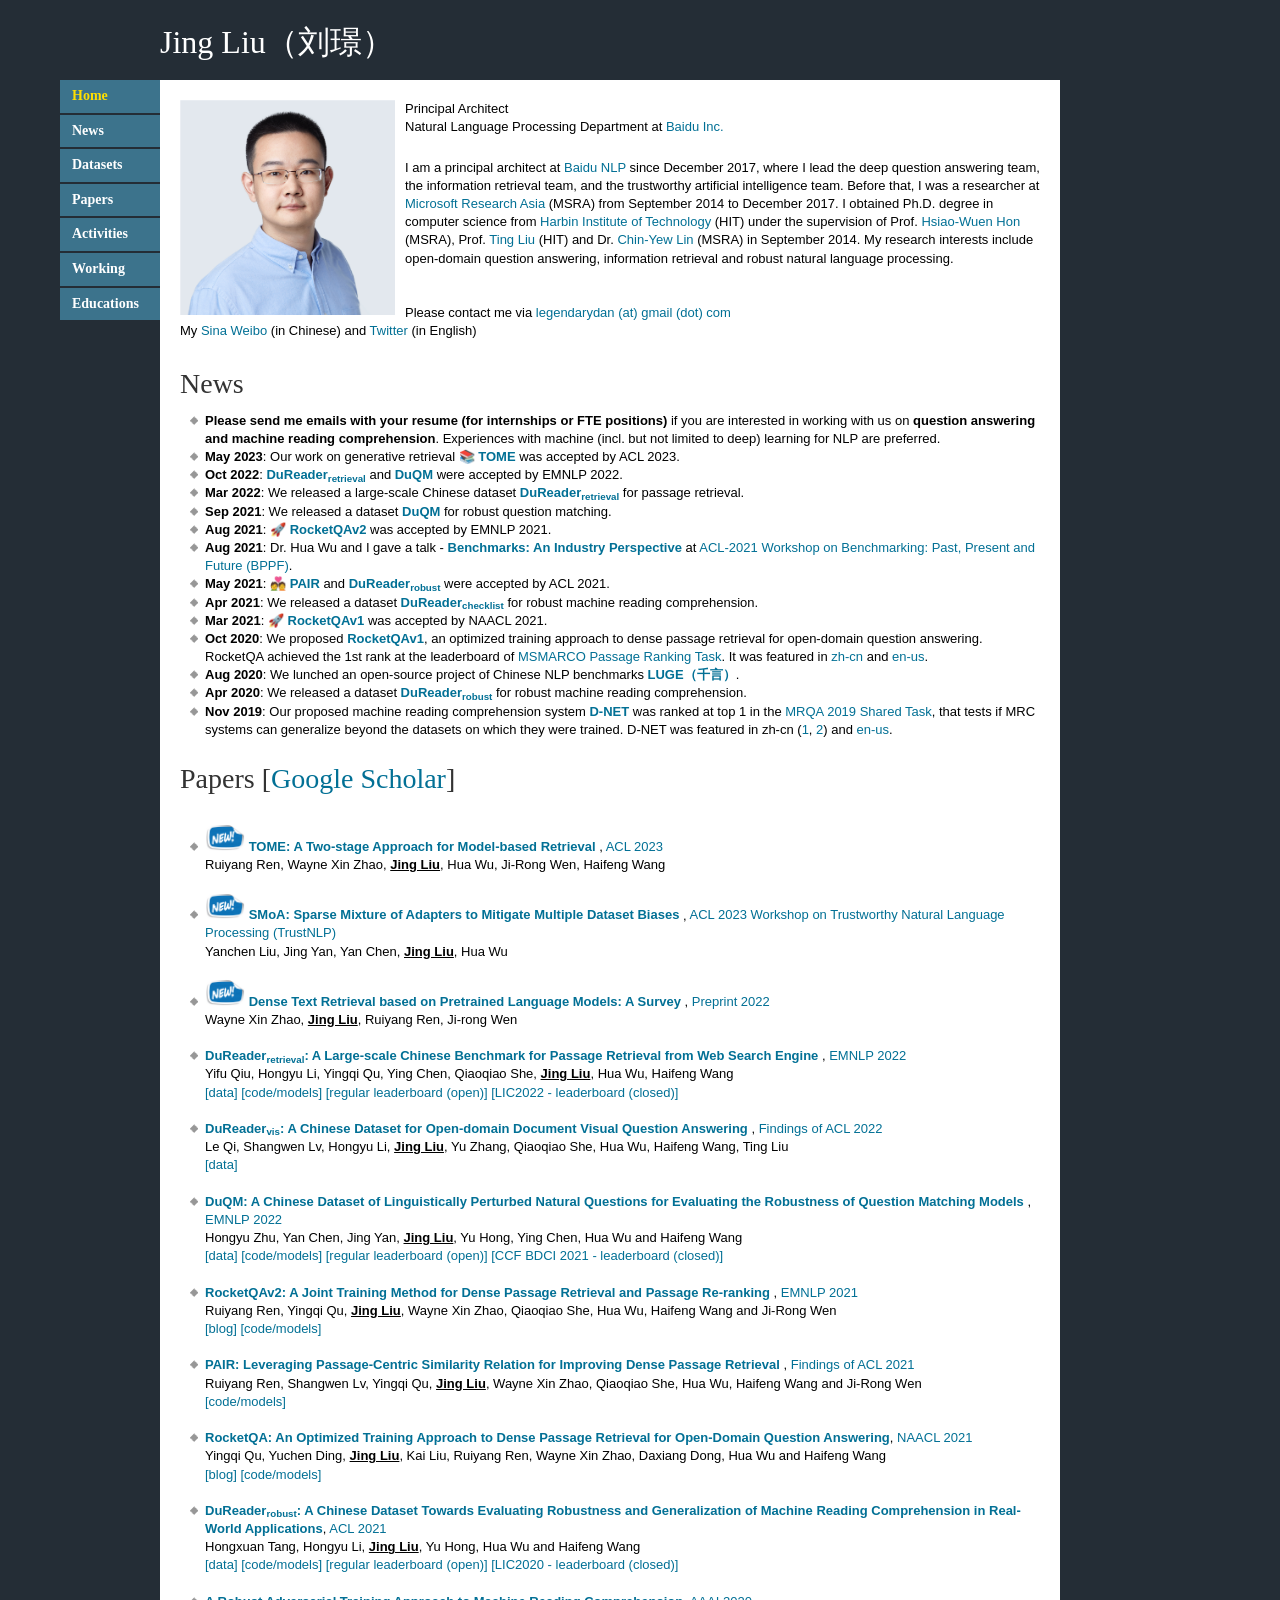
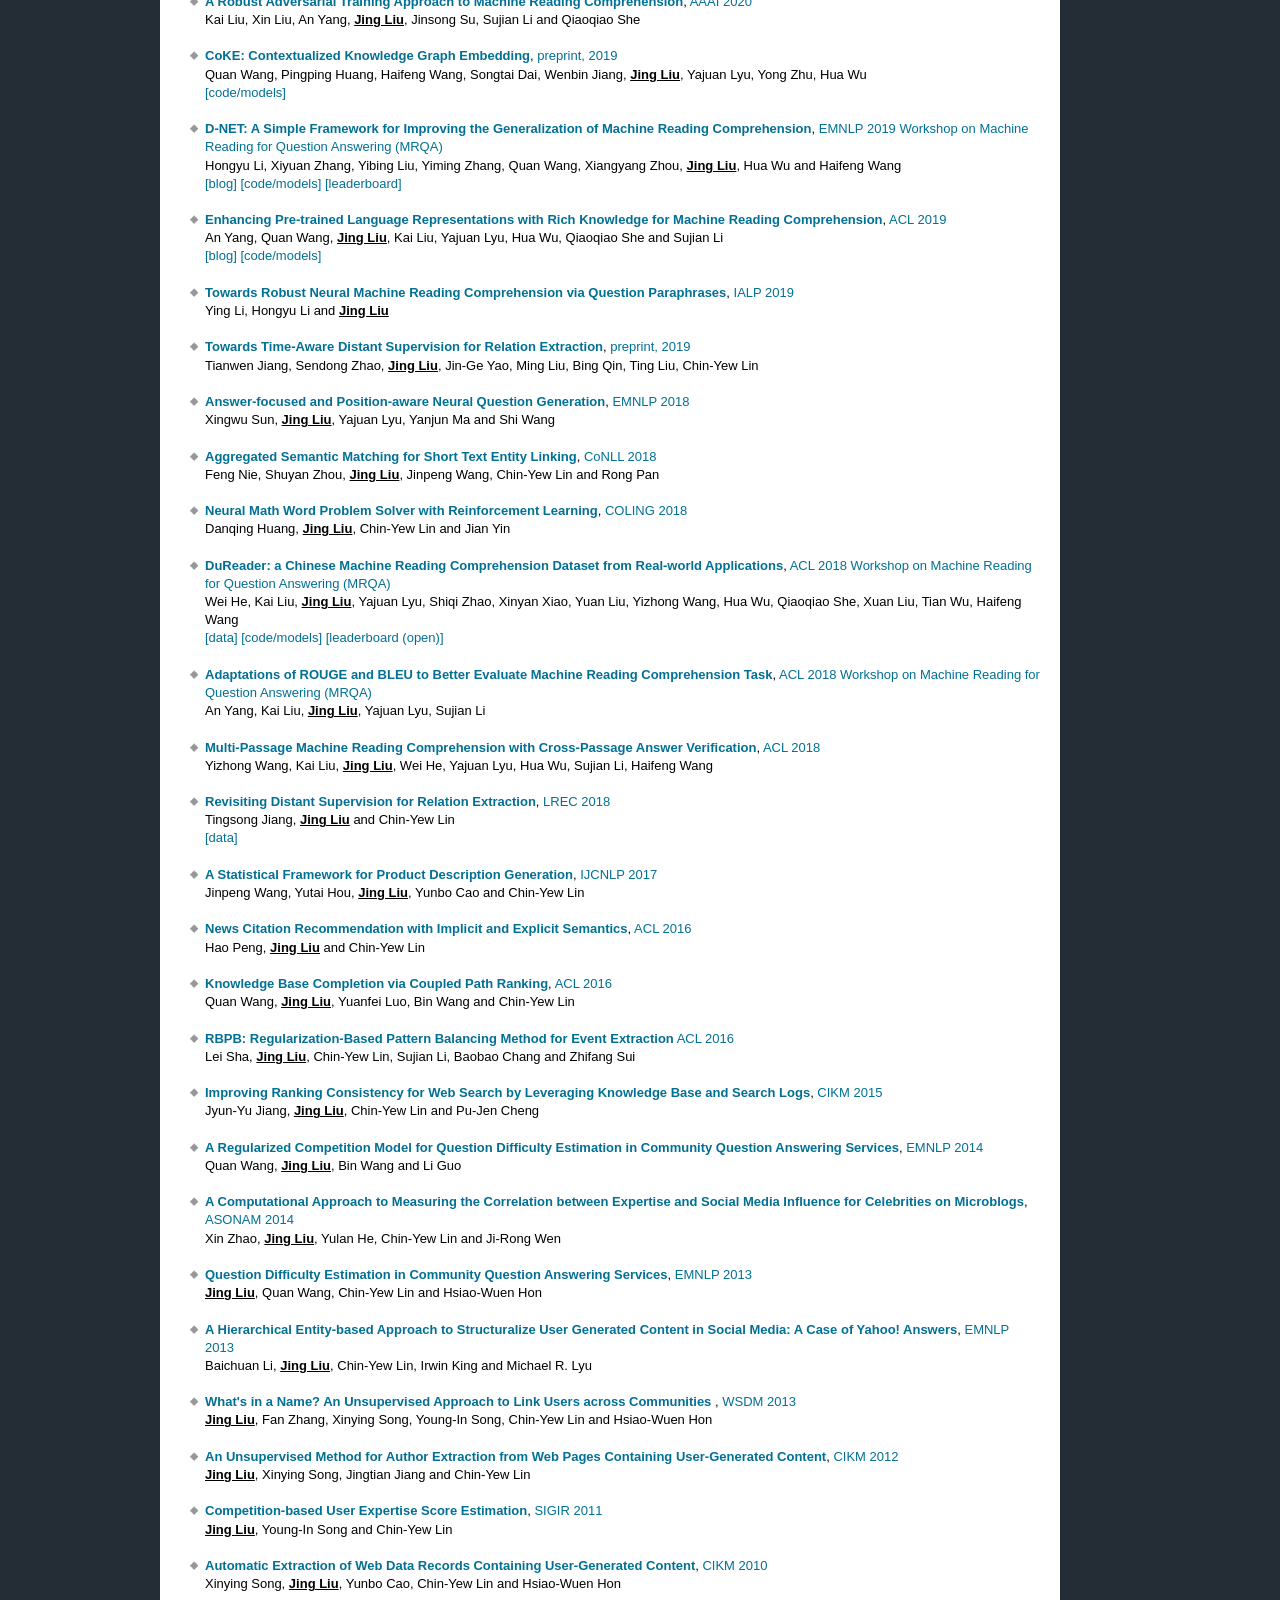
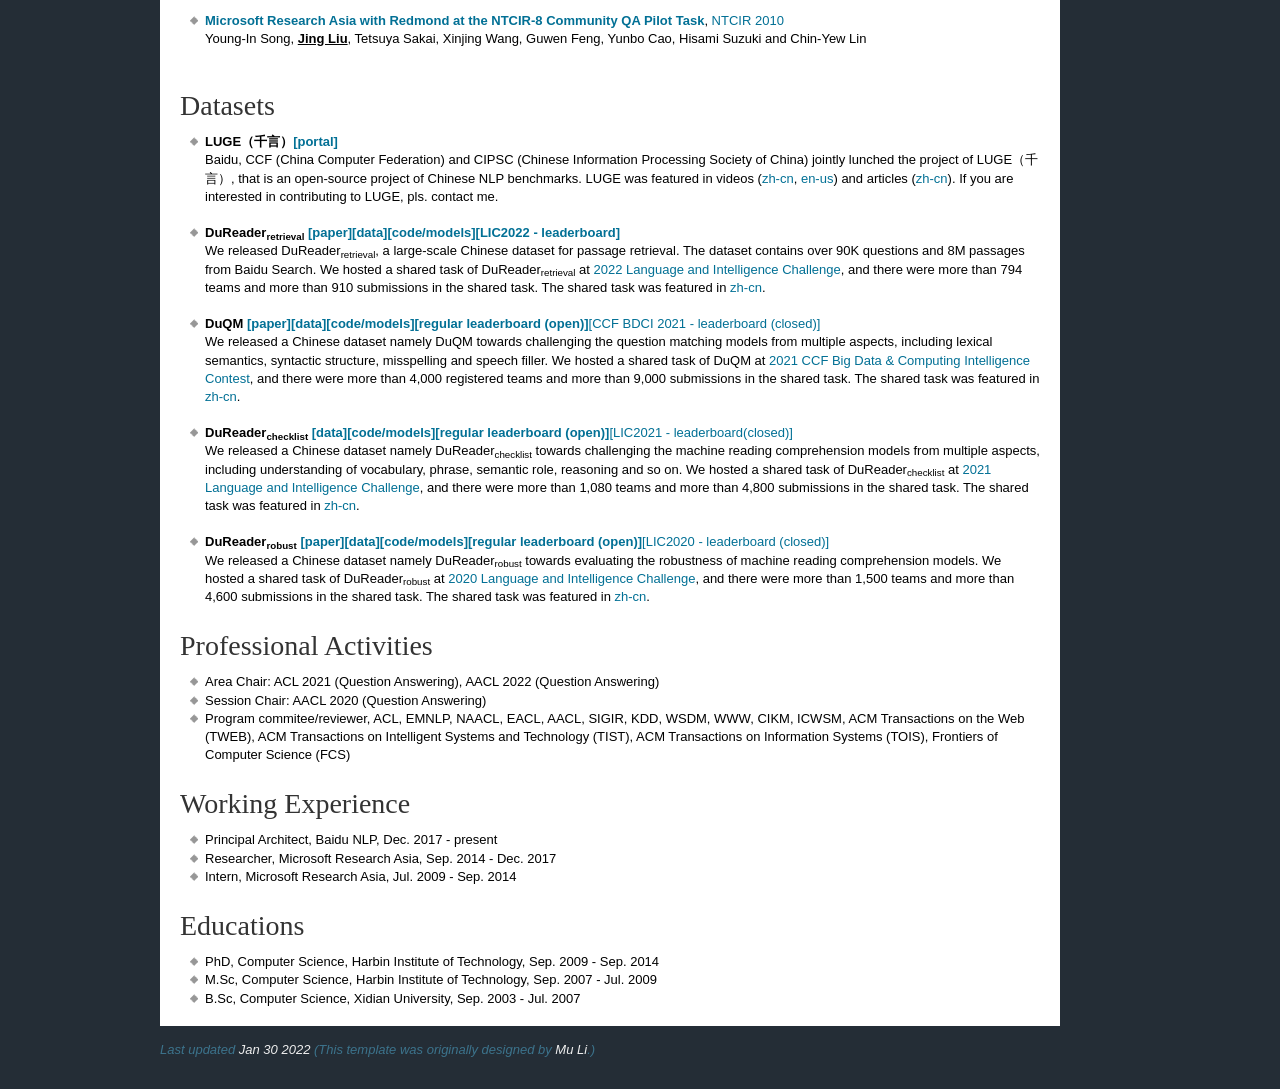
==== index.html @ d684e8ca "update papers" ====
<!DOCTYPE HTML PUBLIC "-//W3C//DTD HTML 4.01//EN" "http://www.w3.org/TR/html4/strict.dtd">
<html dir="LTR" lang="en">

<head>
<meta http-equiv="content-type" content="text/html; charset=UTF-8">
<title>Jing Liu's Homepage</title>
<script type="text/javascript"></script>
<link rel="stylesheet" media="all" type="text/css"
      href="style.css"> 
<meta name="description" content="Jing Liu's homepage">
<!--[if lte IE 6]><link rel="stylesheet" media="screen" type="text/css" href="ie6.css"><![endif]-->
<script type="text/javascript">
var gaJsHost = (("https:" == document.location.protocol) ? "https://ssl." : "http://www.");
document.write(unescape("%3Cscript src='" + gaJsHost + "google-analytics.com/ga.js' type='text/javascript'%3E%3C/script%3E"));
</script>
<script type="text/javascript">
try {
var pageTracker = _gat._getTracker("UA-3578529-3");
pageTracker._trackPageview();
} catch(err) {}</script>
<style>
sub, sup {
  /* Specified in % so that the sup/sup is the right size relative to the surrounding text */
  font-size: 75%;

  /* Zero out the line-height so that it doesn't interfere with the positioning that follows */
  line-height: 0;

  /* Where the magic happens: makes all browsers position the sup/sup properly, relative to the surrounding text */
  position: relative;

  /* Note that if you're using Eric Meyer's reset.css, this is already set and you can remove this rule */
  vertical-align: baseline;
}

sup {
  /* Move the superscripted text up */
  top: -0.5em;
}

sub {
  /* Move the subscripted text down, but only half as far down as the superscript moved up */
  bottom: -0.25em;
}
</style>
</head>

<body>
<ol id="nav">
    
    <li><a class="selected" href="./index.html" title="Home">Home</a></li>
    <li><a href="#news" title="News">News</a></li>
    <li><a href="#dat" title="Data">Datasets</a></li>
    <li><a href="#pub" title="Papers">Papers</a></li>
	<!-- <li><a href="#pat" title="Patents">Patents</a></li> -->
    <li><a href="#act" title="Activities">Activities</a></li>
    <li><a href="#work" title="Working">Working</a></li>
    <li><a href="#edu" title="Educations">Educations</a></li>
    <!-- <li><a href="./files/cv.pdf" title="Resume">Resume</a></li> -->
	<!-- <li><a href="#links" title="Friends">Friends</a></li> -->
</ol>

<div id="wrapper">

<h1 id="fff">
    <a href="http://legendarydan.github.io" title="Jing Liu's homepage">Jing Liu（刘璟）</a></h1>

<!-- <h1 id="fff"><a href="http://legendarydan.github.io" title="Jing Liu's homepage">
	Jing Liu (&nbsp;&nbsp;&nbsp;&nbsp;&nbsp;&nbsp;&nbsp;&nbsp;&nbsp;&nbsp;&nbsp;&nbsp;<div id="name_chn"></div>)</a></h1> -->

<div id="content">
<img id="head_photo" src="./images/head-square.png" style="width: 25%; height: 25%" align="left"/>
<!-- <p><em>Welcome!</em></p> -->
<p> Principal Architect <br>     
	Natural Language Processing Department at <a href="http://home.baidu.com/">Baidu Inc.</a>
</p>
<br/>
I am a principal architect at <a href="https://nlp.baidu.com/">Baidu NLP</a> since December 2017, where I lead the deep
question answering team, the information retrieval team, and the trustworthy artificial intelligence team. Before that, I was a researcher at
<a href="https://www.msra.cn/">Microsoft Research Asia</a> (MSRA) from September 2014 to December 2017. I obtained Ph.D. degree in
computer science from <a href="http://en.hit.edu.cn/">Harbin Institute of Technology</a> (HIT) under the supervision of Prof. <a href="https://www.microsoft.com/en-us/research/people/hon/">Hsiao-Wuen Hon</a> (MSRA), Prof. <a href="http://ir.hit.edu.cn/~tl/">Ting Liu</a> (HIT) and Dr. <a href="https://www.microsoft.com/en-us/research/people/cyl/">Chin-Yew Lin</a> (MSRA) in September 2014. <!-- I
participated in the joint Ph.D. program of HIT and MSRA, and I was working as a long-term research
intern at MSRA from July 2009 to September 2014. I received M.S. degree in computer science from
HIT under the supervision of Prof. Yu Zhang and Prof. Ting Liu in July 2009. I obtained B.S. degree
in computer science from Xidian University (XDU) in July 2007. -->
My research interests include open-domain question answering, information retrieval and robust natural language processing.
<br/>
<br/>
<br/>
<p>
	Please contact me via <a>legendarydan (at) gmail (dot) com </a> <br/>
	My <a href="http://weibo.com/legendarydan">Sina Weibo</a> (in Chinese) and <a href="http://twitter.com/legendarydan">Twitter</a> (in English)
</p> 

<!-- <div id="person_intro">



</div> -->

<div id="clear"></div>

<!-- <h1>News</h1>
<ul>
	<li>
		<img valign="top" src="images/new.gif" width="40" border="0">
		I have successfully defended my Ph.D. dissertation and I will join Microsoft Research Asia in September, 2014. 
		<div id="clear"></div>
	</li>
</ul> -->

<a name="news"></a>
<div id="news">
<h1>News</h1>
<ul>
    <li>
        <b>Please send me emails with your resume (for internships or FTE positions)</b> if you are interested in working with us on <b>question answering and machine reading comprehension</b>. Experiences with machine (incl. but not limited to deep) learning for NLP are preferred.
    </li>
    <!-- <li>
        <strong>Nov 2021</strong>: The <a href="https://github.com/PaddlePaddle/RocketQA">[codes and models]</a> of <strong><a href="https://aclanthology.org/2021.emnlp-main.224.pdf">RocketQAv2</a></strong> for dense retrieval have been released at github (<a href="https://github.com/PaddlePaddle/RocketQA">repo</a>).
    </li> -->
    <!-- <li>
        <strong>Sep 2021</strong>: We released a Chinese dataset namely <strong>DuQM</strong> <a href="https://arxiv.org/pdf/2112.08609.pdf">[paper]</a><a href="https://www.luge.ai/#/luge/dataDetail?id=27">[data]</a><a href="https://github.com/baidu/DuReader/tree/master/DuQM">[code/models]</a> focus on challenging the question matching models from multiple aspects, including lexical semantics, syntactic structure, misspelling and speech filler. We hosted a shared task of DuQM <a href="https://datafountain.cn/competitions/516/ranking?isRedance=0&sch=1809">[leaderboard]</a> at <a href="https://www.datafountain.cn/special/BDCI2021">2021 CCF Big Data & Computing Intelligence Contest</a>, and there were more than 4,000 registered teams and more than 9,000 submissions in the shared task. The shared task was featured in <a href="https://mp.weixin.qq.com/s/IozyUMvW9lJ9RLQeVNKhow">zh-cn</a>. 
    </li> -->
    <li>
        <strong>May 2023</strong>: Our work on generative retrieval <strong><a href="#tome">📚 TOME</a></strong> was accepted by ACL 2023. 
    </li>
    <li>
        <!-- <img valign="top" src="images/new.gif" width="40" border="0"> -->
        <strong>Oct 2022</strong>: 
        <strong><a href="#dureaderretrieval">DuReader<sub>retrieval</sub></a></strong>
         and 
         <strong><a href="#duqm">DuQM</a></strong> were accepted by EMNLP 2022. 
    </li>
    <li>
        <strong>Mar 2022</strong>: We released a large-scale Chinese dataset <strong><a href="#dureaderretrieval">DuReader<sub>retrieval</sub></a></strong> for passage retrieval. 
    </li>
    <!-- <li>
        <img valign="top" src="images/new.gif" width="40" border="0">
        <strong>Feb 2022</strong>: <strong><a href="#dureadervis">DuReader<sub>vis</sub></a></strong> was accepted by ACL 2022. 
    </li> -->
    <li>
        <strong>Sep 2021</strong>: We released a dataset <strong><a href="#duqm">DuQM</a></strong> for robust question matching. 
    </li>
    <li>
        <strong>Aug 2021</strong>: <strong><a href="#rocketqav2">🚀 RocketQAv2</a></strong> was accepted by EMNLP 2021. 
    </li>
    <li>
        <strong>Aug 2021</strong>: Dr. Hua Wu and I gave a talk - <strong><a href="https://www.bilibili.com/video/BV1Ug41177dQ">Benchmarks: An Industry Perspective</a></strong> at <a href="https://github.com/kwchurch/Benchmarking_past_present_future/blob/master/README.md">ACL-2021 Workshop on Benchmarking: Past, Present and Future (BPPF)</a>. 
    </li>
    <!-- <li>
        <strong>Aug 2021</strong>: The <a href="https://github.com/PaddlePaddle/Research/tree/master/NLP/ACL2021-PAIR">[codes and models]</a> of <strong><a href="https://aclanthology.org/2021.findings-acl.191.pdf">PAIR</a></strong> for dense retrieval have been released at github (<a href="https://github.com/PaddlePaddle/Research/tree/master/NLP/ACL2021-PAIR">repo</a>). 
    </li> -->
    <!-- <li>
        <strong>Jun 2021</strong>: The <a href="https://github.com/PaddlePaddle/Research/tree/master/NLP/NAACL2021-RocketQA">[codes and models]</a> of <strong><a href="https://arxiv.org/abs/2010.08191">RocketQAv1</a></strong> for dense retrieval have been released at github (<a href="https://github.com/PaddlePaddle/Research/tree/master/NLP/NAACL2021-RocketQA">repo</a>). 
    </li> -->
    <li>
        <strong>May 2021</strong>: 
        <strong><a href="#pair">💑 PAIR</a></strong>
         and 
         <strong><a href="#dureaderrobust">DuReader<sub>robust</sub></a></strong> were accepted by ACL 2021. 
    </li>
    <!-- <li>
        <strong>Apr 2021</strong>: We released a Chinese dataset namely <strong>DuReader<sub>checklist</sub></strong> <a href="https://www.luge.ai/#/luge/dataDetail?id=3">[data]</a><a href="https://github.com/baidu/DuReader/tree/master/DuReader-Checklist">[code/models]</a> focus on challenging the machine reading comprehension models from multiple aspects, including understanding of vocabulary, phrase, semantic role, reasoning and so on. We hosted a shared task of DuReader<sub>checklist</sub> <a href="https://aistudio.baidu.com/aistudio/competition/detail/66">[leaderboard]</a> at <a href="http://lic2021.ccf.org.cn/">2021 Language and Intelligence Challenge</a>, and there were more than 1,080 teams and more than 4,800 submissions in the shared task. The shared task was featured in <a href="https://mp.weixin.qq.com/s/4Gmvohuzwayhfa-MH1pH0g">zh-cn</a>. 
    </li> -->
    <li>
        <strong>Apr 2021</strong>: We released a dataset <strong><a href="#dureaderchecklist">DuReader<sub>checklist</sub></a></strong> for robust machine reading comprehension. 
    </li>
    <li>
        <strong>Mar 2021</strong>: 
        <strong><a href="#rocketqav1">🚀 RocketQAv1</a></strong>  was accepted by NAACL 2021.  
    </li>
    <li>
        <strong>Oct 2020</strong>: We proposed <strong><a href="#rocketqav1"> RocketQAv1</a></strong>, an optimized training approach to dense passage retrieval for open-domain question answering. RocketQA achieved the 1st rank at the leaderboard of <a href="https://microsoft.github.io/msmarco/#ranking">MSMARCO Passage Ranking Task</a>. 
        It was featured in <a href="https://mp.weixin.qq.com/s/Oa0fPy4roOveyMU0BsrRhg">zh-cn</a> and <a href="http://research.baidu.com/Blog/index-view?id=148">en-us</a>.
    </li>
    <!-- <li>
        <strong>Aug 2020</strong>: Baidu, CCF (China Computer Federation) and CIPSC (Chinese Information Processing Society of China) jointly lunched the project of <strong>LUGE（千言）</strong><a href="https://luge.ai">[portal]</a>, that is an open-source project of Chinese NLP benchmarks. 
        Specifically, LUGE aims to provide researchers with various kinds of data sets and comprehensive evaluations, and promotes the progress of Chinese NLP technology. Currently, we have collected more than 20 NLP datasets for 7 tasks from the great contributors of 11 organizations. 
        LUGE was featured in videos (<a href="https://www.bilibili.com/video/BV1jk4y1y7Y6?from=search&seid=17592121354154345012">zh-cn</a>, <a href="https://www.bilibili.com/video/av800400457/">en-us</a>) and articles (<a href="https://mp.weixin.qq.com/s/oBMCHkUn4emTToT8014Mdg">zh-cn</a>). If you are interested in LUGE, pls. contact me. 
        Our aim is to promote the advancement of Chinese NLP technologies by the new benchmarks.  LUGE tries to evaluate models beyond just accuracy, in terms of robustness, generalization, multi-task capabilities etc., and cover rich types of tasks, including the tasks of language understanding, language generation and multimodality. 
    </li> -->
    <li>
        <strong>Aug 2020</strong>: We lunched an open-source project of Chinese NLP benchmarks 
        <strong><a href="#luge">LUGE（千言）</a></strong>. 
    </li>
    <!-- <li>
        <strong>Apr 2020</strong>: We released a Chinese dataset namely <strong>DuReader<sub>robust</sub></strong> <a href="https://arxiv.org/pdf/2004.11142">[paper]</a><a href="https://www.luge.ai/#/luge/dataDetail?id=1">[data]</a><a href="https://github.com/baidu/DuReader/tree/master/DuReader-Robust">[code/models]</a> towards evaluating the robustness of
        machine reading comprehension models. We hosted a shared task of DuReader<sub>robust</sub> <a href="https://aistudio.baidu.com/aistudio/competition/detail/28?isFromCcf=true">[leaderboard]</a> at <a href="http://lic2020.cipsc.org.cn/">2020 Language and Intelligence Challenge</a>, and there were more than 1,500 teams and more than 4,600 submissions in the shared task. The shared task was featured in <a href="https://m.gmw.cn/toutiao/2020-11/13/content_34367011.htm">zh-cn</a>. 
    </li> -->
    <li>
        <strong>Apr 2020</strong>: We released a dataset 
        <strong><a href="#dureaderrobust">DuReader<sub>robust</sub></a></strong> for robust machine reading comprehension. 
    </li>
    <!-- <li>
        Dec 2019: I gave a talk at <a href="https://nips.cc/ExpoConferences/2019/schedule?workshop_id=15">NIPS 2019 Workshop on From Research to Industrial NLP at Baidu
        </a> about <bold>Towards Robust Machine Reading Comprehension in Industrial Applications</bold></a>. 
    </li> -->
    <li>
        
        <strong>Nov 2019</strong>: Our proposed machine reading comprehension system <strong><a href="#dnet">D-NET</a></strong> was ranked at top 1 in the <a href="https://mrqa.github.io/shared">MRQA 2019 Shared Task</a>, that tests if MRC systems can generalize beyond the datasets on which they were trained. D-NET was featured in zh-cn (<a href="https://mp.weixin.qq.com/s/_eH1JKWNGsRxKi3KPeMOdw"><bold>1</bold></a>, <a href="https://mp.weixin.qq.com/s/2V9oI6A8Ww6VBL2TO43KOQ"><bold>2</bold></a>) and <a href="https://twitter.com/MRQA2019/status/1187857606704095232"><bold>en-us</bold></a>.
    </li>
    <!-- <li>
        May 2019: I gave a talk at <a href="https://nlp.baidu.com/homepage/researchIntro/activityinfo?title=2019%E8%87%AA%E7%84%B6%E8%AF%AD%E8%A8%80%E5%A4%84%E7%90%86%E5%89%8D%E6%B2%BF%E8%AE%BA%E5%9D%9B">The 2019 Frontier Forum on Natural Language Processing</a> about <a href="https://mp.weixin.qq.com/s/KQPLDhnlxks4DQNZEhEacQ"><bold>The Research and Applications of Machine Reading Comprehension at Baidu</bold></a>. 
    </li> -->
</ul>
</div>

<!-- <h1>Research Interests</h1>
<ul>
    <li> Question Answering, Information Extraction and Social Computing</li>
</ul> -->

<a name="pub"></a>
<div id="publication">

<!-- Publications -->
<h1>Papers [<a href="http://scholar.google.com/citations?user=_NtB74oAAAAJ&hl=en">Google Scholar</a>]</h1>

<ul>
    <!-- <h2>Conferences & Workshops</h2> -->
<br>

<li>
    <!-- <li><img valign="top" src="images/new.gif" width="40" border="0"> -->
        <!-- <img valign="top" src="images/new.gif" width="40" border="0"> -->
        <a name="tome"></a>
        <img valign="top" src="images/new.gif" width="40" border="0">
        <em><a href="https://arxiv.org/pdf/2305.11161.pdf">TOME: A Two-stage Approach for Model-based Retrieval
        </a></em>,  
        <a href="https://2023.aclweb.org/">ACL 2023</a><br>
        Ruiyang Ren, Wayne Xin Zhao, <strong><u>Jing Liu</u></strong>, Hua Wu, Ji-Rong Wen, Haifeng Wang<br>
        <div id="clear"></div>
    </li>
    <br>

    <li>
        <!-- <li><img valign="top" src="images/new.gif" width="40" border="0"> -->
            <!-- <img valign="top" src="images/new.gif" width="40" border="0"> -->
            <img valign="top" src="images/new.gif" width="40" border="0">
            <em><a href="https://arxiv.org/pdf/2305.11161.pdf">SMoA: Sparse Mixture of Adapters to Mitigate Multiple Dataset Biases
            </a></em>,  
            <a href="https://trustnlpworkshop.github.io/">ACL 2023 Workshop on Trustworthy Natural Language Processing (TrustNLP)
            </a><br>
            Yanchen Liu, Jing Yan, Yan Chen, <strong><u>Jing Liu</u></strong>, Hua Wu<br>
            <div id="clear"></div>
        </li>
        <br>

<li>
    <!-- <li><img valign="top" src="images/new.gif" width="40" border="0"> -->
        <!-- <img valign="top" src="images/new.gif" width="40" border="0"> -->
        <img valign="top" src="images/new.gif" width="40" border="0">
        <em><a href="https://arxiv.org/pdf/2211.14876.pdf">Dense Text Retrieval based on Pretrained Language Models: A Survey
        </a></em>,  
        <a href="#">Preprint 2022</a><br>
        Wayne Xin Zhao, <strong><u>Jing Liu</u></strong>, Ruiyang Ren, Ji-rong Wen<br>  
        <div id="clear"></div>
    </li>
    <br>

<li>
    <!-- <li><img valign="top" src="images/new.gif" width="40" border="0"> -->
        <!-- <img valign="top" src="images/new.gif" width="40" border="0"> -->
        <em><a href="https://arxiv.org/pdf/2203.10232.pdf">DuReader<sub>retrieval</sub>: A Large-scale Chinese Benchmark for Passage Retrieval from Web Search Engine
        </a></em>,  
        <a href="https://2022.emnlp.org/">EMNLP 2022</a><br>
        Yifu Qiu, Hongyu Li, Yingqi Qu, Ying Chen, Qiaoqiao She, <strong><u>Jing Liu</u></strong>, Hua Wu, Haifeng Wang<br>  
        <!-- <a href="#">[data]</a>      
        <a href="#">[code/models]</a>
        <a href="#">[regular leaderboard (open)]</a> -->
        <a href="https://github.com/baidu/DuReader/tree/master/DuReader-Retrieval">[data]</a>
        <a href="https://github.com/PaddlePaddle/RocketQA/tree/main/research/DuReader-Retrieval-Baseline">[code/models]</a>
        <a href="https://aistudio.baidu.com/aistudio/competition/detail/427/0/introduction">[regular leaderboard (open)]</a>
        <a href="https://aistudio.baidu.com/aistudio/competition/detail/157/0/introduction">[LIC2022 - leaderboard (closed)]</a>
        <div id="clear"></div>
    </li> 
    <br>

<li>
    <!-- <li><img valign="top" src="images/new.gif" width="40" border="0"> -->
        <!-- <img valign="top" src="images/new.gif" width="40" border="0"> -->
        <em><a href="https://aclanthology.org/2022.findings-acl.105.pdf">DuReader<sub>vis</sub>: A Chinese Dataset for Open-domain Document Visual Question Answering
        </a></em>,  
        <a href="#">Findings of ACL 2022</a><br>
        Le Qi, Shangwen Lv, Hongyu Li, <strong><u>Jing Liu</u></strong>, Yu Zhang, Qiaoqiao She, Hua Wu, Haifeng Wang, Ting Liu<br>  
        <a href="https://github.com/baidu/DuReader/tree/master/DuReader-vis">[data]</a> 
        <!-- <a href="#">[data]</a>      
        <a href="#">[code/models]</a>
        <a href="#">[regular leaderboard (open)]</a> -->
        <div id="clear"></div>
    </li> 
    <br>

    <li>
    <!-- <li><img valign="top" src="images/new.gif" width="40" border="0"> -->
        <em><a href="https://arxiv.org/pdf/2112.08609.pdf">DuQM: A Chinese Dataset of Linguistically Perturbed Natural Questions for Evaluating the Robustness of Question Matching Models
        </a></em>,  
        <a href="https://2022.emnlp.org/">EMNLP 2022</a><br>
        Hongyu Zhu, Yan Chen, Jing Yan, <strong><u>Jing Liu</u></strong>, Yu Hong, Ying Chen, Hua Wu and Haifeng Wang<br>  
        <a href="https://www.luge.ai/#/luge/dataDetail?id=27">[data]</a>      
        <a href="https://github.com/baidu/DuReader/tree/master/DuQM">[code/models]</a>
        <a href="https://aistudio.baidu.com/aistudio/competition/detail/130/0/introduction">[regular leaderboard (open)]</a>
        <a href="https://www.datafountain.cn/competitions/516">[CCF BDCI 2021 - leaderboard (closed)]</a>
        <div id="clear"></div>
    </li> 
    <br>

    <li>
    <!-- <li><img valign="top" src="images/new.gif" width="40" border="0"> -->
        <a name="rocketqav2"></a>
        <em><a href="https://aclanthology.org/2021.emnlp-main.224.pdf">RocketQAv2: A Joint Training Method for Dense Passage Retrieval and Passage Re-ranking
        </a></em>,  
        <a href="https://2021.emnlp.org/">EMNLP 2021</a><br>
        Ruiyang Ren, Yingqi Qu, <strong><u>Jing Liu</u></strong>, Wayne Xin Zhao, Qiaoqiao She, Hua Wu, Haifeng Wang and Ji-Rong Wen<br>
        <a href="https://mp.weixin.qq.com/s/1V54GpIHyvDl_te8XFrFqQ">[blog]</a>
        <a href="https://github.com/PaddlePaddle/RocketQA/tree/main/research/RocketQAv2_EMNLP2021">[code/models]</a>
        <div id="clear"></div>
    </li> 
    <br>

    <li>
    <!-- <li><img valign="top" src="images/new.gif" width="40" border="0"> -->
        <a name="pair"></a>
        <em><a href="https://aclanthology.org/2021.findings-acl.191.pdf">PAIR: Leveraging Passage-Centric Similarity Relation for Improving Dense Passage Retrieval
        </a></em>,  
        <a href="https://2021.aclweb.org/">Findings of ACL 2021</a><br>
        Ruiyang Ren, Shangwen Lv, Yingqi Qu, <strong><u>Jing Liu</u></strong>, Wayne Xin Zhao, Qiaoqiao She, Hua Wu, Haifeng Wang and Ji-Rong Wen<br>
        <a href="https://github.com/PaddlePaddle/RocketQA/tree/main/research/PAIR_ACL2021">[code/models]</a>
        <div id="clear"></div>
    </li> 
    <br>
    
    <li>
        <a name="rocketqav1"></a>
    <!-- <li><img valign="top" src="images/new.gif" width="40" border="0"> -->
        <em><a href="https://arxiv.org/abs/2010.08191">RocketQA: An Optimized Training Approach to Dense Passage Retrieval for Open-Domain Question Answering</a></em>,  
        <a href="https://2021.naacl.org/">NAACL 2021</a><br>
        Yingqi Qu, Yuchen Ding, <strong><u>Jing Liu</u></strong>, Kai Liu, Ruiyang Ren, Wayne Xin Zhao, Daxiang Dong, Hua Wu and Haifeng Wang<br>
        <a href="https://mp.weixin.qq.com/s/LeVo2WvvTlvpdzDuuTcdfw">[blog]</a>
        <a href="https://github.com/PaddlePaddle/RocketQA/tree/main/research/RocketQA_NAACL2021">[code/models]</a>
        <div id="clear"></div>
    </li> 
    <br>

    <li>
    <!-- <li><img valign="top" src="images/new.gif" width="40" border="0"> -->
        <em><a href="https://arxiv.org/pdf/2004.11142">DuReader<sub>robust</sub>: A Chinese Dataset Towards Evaluating Robustness and Generalization of Machine Reading Comprehension in Real-World Applications</a></em>,  
        <a href="https://2021.aclweb.org/">ACL 2021</a><br>
        Hongxuan Tang, Hongyu Li, <strong><u>Jing Liu</u></strong>, Yu Hong, Hua Wu and Haifeng Wang<br>
        <a href="https://www.luge.ai/#/luge/dataDetail?id=1">[data]</a>
        <a href="https://github.com/baidu/DuReader/tree/master/DuReader-Robust">[code/models]</a>
        <a href="https://aistudio.baidu.com/aistudio/competition/detail/49/0/task-definition">[regular leaderboard (open)]</a> 
        <a href="https://aistudio.baidu.com/aistudio/competition/detail/28?isFromCcf=true">[LIC2020 - leaderboard (closed)]</a>
        <div id="clear"></div>
    </li> 
    <br>

    <li>
    <!-- <li><img valign="top" src="images/new.gif" width="40" border="0"> -->
        <em><a href="https://www.aaai.org/Papers/AAAI/2020GB/AAAI-LiuK.6841.pdf">A Robust Adversarial Training Approach to Machine Reading Comprehension</a></em>,  
        <a href="https://aaai.org/Conferences/AAAI-20/">AAAI 2020</a><br>
        Kai Liu, Xin Liu, An Yang, <strong><u>Jing Liu</u></strong>, Jinsong Su, Sujian Li and Qiaoqiao She<br>
        <div id="clear"></div>
    </li> 
    <br>

    <li>
        <!-- <li><img valign="top" src="images/new.gif" width="40" border="0"> -->
            <em><a href="https://arxiv.org/pdf/1911.02168">CoKE: Contextualized Knowledge Graph Embedding</a></em>,  
            <a href="#">preprint, 2019</a><br>
            Quan Wang, Pingping Huang, Haifeng Wang, Songtai Dai, Wenbin Jiang, <strong><u>Jing Liu</u></strong>, Yajuan Lyu, Yong Zhu, Hua Wu<br>
            <a href="https://github.com/PaddlePaddle/Research/tree/master/KG/CoKE">[code/models]</a>
            <div id="clear"></div>
        </li> 
        <br>

    <li>
        <a name="dnet"></a>
        <!-- <li><img valign="top" src="images/new.gif" width="40" border="0"> -->
            <em><a href="https://mrqa.github.io/2019/assets/papers/64_Paper.pdf">D-NET: A Simple Framework for Improving the Generalization of Machine Reading Comprehension</a></em>,  
            <a href="https://mrqa.github.io/2019">EMNLP 2019 Workshop on Machine Reading for Question Answering (MRQA)</a><br>
            Hongyu Li, Xiyuan Zhang, Yibing Liu, Yiming Zhang, Quan Wang, Xiangyang Zhou, <strong><u>Jing Liu</u></strong>, Hua Wu and Haifeng Wang<br>
            <a href="https://mp.weixin.qq.com/s/VorMjfji_5Y_bHFXBZFXsg">[blog]</a>
            <a href="https://github.com/baidu/DuReader/tree/master/MRQA2019-D-NET">[code/models]</a>
            <a href="https://mrqa.github.io/2019/shared.html">[leaderboard]</a>
            <div id="clear"></div>
        </li> 
        <br>

    <li>
        <!-- <li><img valign="top" src="images/new.gif" width="40" border="0"> -->
            <em><a href="https://www.aclweb.org/anthology/P19-1226.pdf">Enhancing Pre-trained Language Representations with Rich Knowledge for Machine Reading Comprehension</a></em>,  
            <a href="http://acl2019.org/">ACL 2019</a><br>
            An Yang, Quan Wang, <strong><u>Jing Liu</u></strong>, Kai Liu, Yajuan Lyu, Hua Wu, Qiaoqiao She and Sujian Li<br>
            <a href="https://mp.weixin.qq.com/s/cAAk7l-K_hHMk8_8uT16Xg">[blog]</a>
            <a href="https://github.com/baidu/DuReader/tree/master/ACL2019-KTNET">[code/models]</a>
            <div id="clear"></div>
        </li> 
        <br>

        <li>
            <!-- <li><img valign="top" src="images/new.gif" width="40" border="0"> -->
                <em><a href="#">Towards Robust Neural Machine Reading Comprehension via Question Paraphrases</a></em>,  
                <a href="https://ialp2019.com/">IALP 2019</a><br>
                Ying Li, Hongyu Li and <strong><u>Jing Liu</u></strong><br>
                <div id="clear"></div>
            </li> 
            <br>

    <li>
        <!-- <li><img valign="top" src="images/new.gif" width="40" border="0"> -->
            <em><a href="https://arxiv.org/abs/1903.03289">Towards Time-Aware Distant Supervision for Relation Extraction</a></em>,  
            <a href="#">preprint, 2019</a><br>
            Tianwen Jiang, Sendong Zhao, <strong><u>Jing Liu</u></strong>, Jin-Ge Yao, Ming Liu, Bing Qin, Ting Liu, Chin-Yew Lin<br>
            <div id="clear"></div>
        </li> 
        <br>

    <li>
    <!-- <li><img valign="top" src="images/new.gif" width="40" border="0"> -->
        <em><a href="http://www.aclweb.org/anthology/D18-1427">Answer-focused and Position-aware Neural Question Generation</a></em>,  
        <a href="http://emnlp2018.org/">EMNLP 2018</a><br>
        Xingwu Sun, <strong><u>Jing Liu</u></strong>, Yajuan Lyu, Yanjun Ma and Shi Wang<br>
        <div id="clear"></div>
    </li> 
    <br>

    <li>
    <!-- <li><img valign="top" src="images/new.gif" width="40" border="0"> -->
        <em><a href="http://www.aclweb.org/anthology/K18-1046">Aggregated Semantic Matching for Short Text Entity Linking</a></em>, 
        <a href="http://www.conll.org/2018">CoNLL 2018</a><br>
        Feng Nie, Shuyan Zhou, <strong><u>Jing Liu</u></strong>, Jinpeng Wang, Chin-Yew Lin and Rong Pan<br>
        <div id="clear"></div>
    </li> 
    <br>

    <li>
        <em><a href="http://aclweb.org/anthology/C18-1018">Neural Math Word Problem Solver with Reinforcement Learning</a></em>, 
        <a href="http://coling2018.org/">COLING 2018</a><br>
        Danqing Huang, <strong><u>Jing Liu</u></strong>, Chin-Yew Lin and Jian Yin<br>
        <div id="clear"></div>
    </li> 
    <br>

    <li>
        <em><a href="https://arxiv.org/pdf/1711.05073">DuReader: a Chinese Machine Reading Comprehension Dataset from Real-world Applications</a></em>, 
        <a href="https://mrqa2018.github.io/">ACL 2018 Workshop on Machine Reading for Question Answering (MRQA)</a><br>
        Wei He, Kai Liu, <strong><u>Jing Liu</u></strong>, Yajuan Lyu, Shiqi Zhao, Xinyan Xiao, Yuan Liu, Yizhong Wang, Hua Wu, Qiaoqiao She, Xuan Liu, Tian Wu, Haifeng Wang<br>
        <a href="https://ai.baidu.com//broad/subordinate?dataset=dureader">[data]</a>
        <a href="https://github.com/baidu/DuReader/tree/master/DuReader-2.0">[code/models]</a>
        <a href="https://ai.baidu.com/broad/leaderboard?dataset=dureader">[leaderboard (open)]</a>
        
        
        <div id="clear"></div>
    </li> 
    <br>

    <li>
        <em><a href="https://arxiv.org/pdf/1806.03578">Adaptations of ROUGE and BLEU to Better Evaluate Machine Reading Comprehension Task</a></em>, 
        <a href="https://mrqa2018.github.io/">ACL 2018 Workshop on Machine Reading for Question Answering (MRQA)</a><br>
        An Yang, Kai Liu, <strong><u>Jing Liu</u></strong>, Yajuan Lyu, Sujian Li<br>
        <div id="clear"></div>
    </li>
    <br>

    <li>
            <em><a href="https://arxiv.org/pdf/1805.02220">Multi-Passage Machine Reading Comprehension with Cross-Passage Answer Verification</a></em>, 
            <a href="http://acl2018.org/">ACL 2018</a><br>
            Yizhong Wang, Kai Liu, <strong><u>Jing Liu</u></strong>, Wei He, Yajuan Lyu, Hua Wu, Sujian Li, Haifeng Wang<br>
            <!-- <a href="#">[pdf]</a> <a href="" >[slides]</a> -->
            <div id="clear"></div>
        </li> 
        <br>

	<li>
        <em><a href="http://www.lrec-conf.org/proceedings/lrec2018/pdf/414.pdf">Revisiting Distant Supervision for Relation Extraction</a></em>,  
        <a href="http://lrec2018.lrec-conf.org/">LREC 2018</a><br>
        Tingsong Jiang, <strong><u>Jing Liu</u></strong> and Chin-Yew Lin<br>
		<a href="http://aka.ms/relationie">[data]</a>
        <div id="clear"></div>
    </li> 
    <br>

    <li>
        <em><a href="http://www.aclweb.org/anthology/I17-2032.pdf">A Statistical Framework for Product Description Generation</a></em>, 
            <a href="http://ijcnlp2017.org/">IJCNLP 2017</a><br>
            Jinpeng Wang, Yutai Hou, <strong><u>Jing Liu</u></strong>, Yunbo Cao and Chin-Yew Lin<br>
            <!-- <a href="#">[pdf]</a> <a href="" >[slides]</a> -->
            <div id="clear"></div>
        </li> 
    <br>

    <li>
        <em><a href="http://www.aclweb.org/anthology/P16-1037.pdf">News Citation Recommendation with Implicit and Explicit Semantics</a></em>, 
            <a href="http://acl2016.org/">ACL 2016</a><br>
            Hao Peng, <strong><u>Jing Liu</u></strong> and Chin-Yew Lin<br>
            <!-- <a href="#">[pdf]</a> <a href="" >[slides]</a> -->
            <div id="clear"></div>
        </li> 
    <br>

    <li>
        <em><a href="http://www.aclweb.org/anthology/P/P16/P16-1124.pdf">Knowledge Base Completion via Coupled Path Ranking</a></em>, 
            <a href="http://acl2016.org/">ACL 2016</a><br>
            Quan Wang, <strong><u>Jing Liu</u></strong>, Yuanfei Luo, Bin Wang and Chin-Yew Lin<br>
            <!-- <a href="#">[pdf]</a> <a href="" >[slides]</a> -->
            <div id="clear"></div>
        </li> 
    <br>

    <li>
        <em><a href="http://aclweb.org/anthology/P16-1116.pdf">RBPB: Regularization-Based Pattern Balancing Method for Event Extraction</a></em>
        <a href="http://acl2016.org/">ACL 2016</a><br>
            Lei Sha, <strong><u>Jing Liu</u></strong>, Chin-Yew Lin, Sujian Li, Baobao Chang and Zhifang Sui<br>
            <!-- <a href="#">[pdf]</a> <a href="" >[slides]</a> -->
            <div id="clear"></div>
        </li> 
    <br>

    <li>
        <em><a href="https://jyunyu.csie.org/docs/pubs/cikm2015paper.pdf">Improving Ranking Consistency for Web Search by Leveraging Knowledge Base and Search Logs</a></em>, 
        <a href="http://cikm-2015.org/">CIKM 2015</a><br>
        Jyun-Yu Jiang, <strong><u>Jing Liu</u></strong>, Chin-Yew Lin and Pu-Jen Cheng <br>
		<!-- <a href="#">[pdf]</a> <a href="" >[slides]</a> -->
        <div id="clear"></div>
    </li> 
    <br>

	<li>
        <em><a href="http://www.aclweb.org/anthology/D14-1118.pdf">A Regularized Competition Model for Question Difficulty Estimation in Community Question Answering Services</a></em>, <a href="http://emnlp2014.org">EMNLP 2014</a><br>
        Quan Wang, <strong><u>Jing Liu</u></strong>, Bin Wang and Li Guo <br>
		<!-- <a href="http://emnlp2014.org/papers/pdf/EMNLP2014118.pdf">[pdf]</a> <a href="" >[slides]</a> -->
        <div id="clear"></div>
    </li> 
    <br>
	
	<li>
        <em><a href="http://ieeexplore.ieee.org/xpl/articleDetails.jsp?reload=true&arnumber=6921626">A Computational Approach to Measuring the Correlation between Expertise and Social Media Influence for Celebrities on Microblogs</a></em>, <a href="http://www.asonam2014.org/">ASONAM 2014</a><br>
        Xin Zhao, <strong><u>Jing Liu</u></strong>, Yulan He, Chin-Yew Lin and Ji-Rong Wen <br>
		<!-- <a href="http://ieeexplore.ieee.org/xpl/articleDetails.jsp?reload=true&arnumber=6921626">[pdf]</a> <a href="" >[slides]</a> -->
        <div id="clear"></div>
    </li> 
    <br>

    <li>      
        <em><a href="http://aclweb.org/anthology/D/D13/D13-1009.pdf">Question Difficulty Estimation in Community Question Answering Services</a></em>, 
        <a href="http://hum.csse.unimelb.edu.au/emnlp2013/">EMNLP 2013</a><br>
        <strong><u>Jing Liu</u></strong>, Quan Wang, Chin-Yew Lin and Hsiao-Wuen Hon <br>
		<!-- <a href="http://aclweb.org/anthology/D/D13/D13-1009.pdf">[pdf]</a> <a href="" >[slides]</a> -->
        <div id="clear"></div>
    </li> 
    <br>

    <li>
        <em><a href="http://aclweb.org/anthology/D/D13/D13-1159.pdf">A Hierarchical Entity-based Approach to Structuralize User Generated Content in Social Media: A Case of Yahoo! Answers</a></em>, 
        <a href="http://hum.csse.unimelb.edu.au/emnlp2013/">EMNLP 2013</a><br>
        Baichuan Li, <strong><u>Jing Liu</u></strong>, Chin-Yew Lin, Irwin King and Michael R. Lyu <br>
		<!-- <a href="http://aclweb.org/anthology/D/D13/D13-1159.pdf">[pdf]</a> <a href="" >[slides]</a> -->
        <div id="clear"></div>
    </li>
    <br>
	
    <li>
        <em><a href="https://www.microsoft.com/en-us/research/wp-content/uploads/2013/02/2013-wsdm-p495-liu.pdf">What's in a Name? An Unsupervised Approach to Link Users across Communities
</a></em>, 
        <a href="http://www.wsdm2013.org/" >WSDM 2013</a><br>
        <strong><u>Jing Liu</u></strong>, Fan Zhang, Xinying Song, Young-In Song, Chin-Yew Lin and Hsiao-Wuen Hon <br>
        <!-- <a href="http://dl.acm.org/authorize?6896780">[pdf]</a> <a href="" >[slides]</a> <a href="" >[poster]</a> -->
    </li>    
    <br>
	
    <li>
        <em><a href="https://www.microsoft.com/en-us/research/wp-content/uploads/2010/10/2012-cikm-2387.pdf">An Unsupervised Method for Author Extraction from Web Pages Containing User-Generated Content</a></em>, 
        <a href="http://www.cikm2012.org/" >CIKM 2012</a> 
        <br>
        <strong><u>Jing Liu</u></strong>, Xinying Song, Jingtian Jiang and Chin-Yew Lin <br>
        <!-- <a href="http://dl.acm.org/authorize?6868012">[pdf]</a> <a href="" >[poster]</a>
        <br> -->
        <div id="clear"></div>
    </li>
    <br>
	
    
    <li>
        <em><a href="https://www.microsoft.com/en-us/research/wp-content/uploads/2011/07/2011-sigir-p425-1.pdf">Competition-based User Expertise Score Estimation</a></em>, 
        <a href="http://www.sigir2011.org/" >SIGIR 2011</a><br>
        <strong><u>Jing Liu</u></strong>, Young-In Song and Chin-Yew Lin <br>
        <!-- <a href="http://dl.acm.org/authorize?6550339">[pdf]</a> <a href="" >[slides]</a><br> -->
        <div id="clear"></div>
    </li>
    <br>
    
    <li>
        <em> <a href="https://www.microsoft.com/en-us/research/wp-content/uploads/2010/10/2010-cikm-p39.pdf" title="PDF file" >Automatic Extraction of Web Data Records Containing User-Generated Content</a></em>, 
        <a href="http://www.yorku.ca/cikm10/" >CIKM 2010</a> 
        <br>
        Xinying Song, <strong><u>Jing Liu</u></strong>, Yunbo Cao, Chin-Yew Lin and Hsiao-Wuen Hon <br>
        <!-- <a href="http://dl.acm.org/authorize?396592">[pdf]</a> 
        <br>         -->
        <div id="clear"></div>
    </li>
    <br>

    <li>
        <em> <a href="http://research.nii.ac.jp/ntcir/workshop/OnlineProceedings8/NTCIR/03-NTCIR8-CQA-SongY.pdf" title="PDF file" >Microsoft Research Asia with Redmond at the NTCIR-8 Community QA Pilot Task</a></em>, 
        <a href="http://research.nii.ac.jp/ntcir/ntcir-ws8/ws-en.html" >NTCIR 2010</a> 
        <br>
        Young-In Song, <strong><u>Jing Liu</u></strong>, Tetsuya Sakai, Xinjing Wang, Guwen Feng, Yunbo Cao, Hisami Suzuki and Chin-Yew Lin <br>
        <!-- <a href="http://research.nii.ac.jp/ntcir/workshop/OnlineProceedings8/NTCIR/03-NTCIR8-CQA-SongY.pdf" title="PDF file">[pdf]</a> 
        <br> 
         --><div id="clear"></div>
    </li>
    <br>
    
    <!-- <h2>Workshops</h2> -->
</ul>
</div>


<a name="dat"></a>
<div id="dat">
<h1>Datasets</h1>
<ul>
    <li>
        <a name="luge"></a>
        <strong>LUGE（千言）<a href="https://luge.ai">[portal]</a></strong> <br>
        Baidu, CCF (China Computer Federation) and CIPSC (Chinese Information Processing Society of China) jointly lunched the project of LUGE（千言）, that is an open-source project of Chinese NLP benchmarks. 
        LUGE was featured in videos (<a href="https://www.bilibili.com/video/BV1jk4y1y7Y6?from=search&seid=17592121354154345012">zh-cn</a>, <a href="https://www.bilibili.com/video/av800400457/">en-us</a>) and articles (<a href="https://mp.weixin.qq.com/s/oBMCHkUn4emTToT8014Mdg">zh-cn</a>). If you are interested in contributing to LUGE, pls. contact me. 
    </li>
    <br>
    <li>
        <a name="dureaderretrieval"></a>
        <strong>DuReader<sub>retrieval</sub> <a href="https://arxiv.org/abs/2203.10232">[paper]</a><a href="https://github.com/baidu/DuReader/tree/master/DuReader-Retrieval">[data]</a><a href="https://github.com/PaddlePaddle/RocketQA/tree/main/research/DuReader-Retrieval-Baseline">[code/models]</a><a href="https://aistudio.baidu.com/aistudio/competition/detail/157/0/introduction">[LIC2022 - leaderboard]</a></strong>
        <br>
        We released DuReader<sub>retrieval</sub>, a large-scale Chinese dataset for passage retrieval. The dataset contains over 90K questions and 8M passages from Baidu Search.
        We hosted a shared task of DuReader<sub>retrieval</sub> at <a href="http://lic2022.cipsc.org.cn/">2022 Language and Intelligence Challenge</a>, and there were more than 794 teams and more than 910 submissions in the shared task. The shared task was featured in <a href="https://mp.weixin.qq.com/s/oCN_HLlvKFTOZ_sYtdh3rA">zh-cn</a>. 
    </li>
    <br>
    <!-- <li>
        <a name="dureadervis"></a>
        <img valign="top" src="images/new.gif" width="40" border="0">
        <strong>DuReader<sub>vis</sub> <a href="#">[paper]</a><a href="#">[data]</a><a href="#">[code/models]</a><a href="https://aistudio.baidu.com/aistudio/competition/detail/130/0/introduction">[regular leaderboard (open)]</a></strong>
        <br>
        We will release a Chinese dataset namely DuReader<sub>vis</sub> for the task of open-domain document visual question answering. The major challenges include (1) long document understanding; (2) noisy texts; and (3) multi-span answer extraction. 
        The shared task was featured in <a href="https://mp.weixin.qq.com/s/IozyUMvW9lJ9RLQeVNKhow">zh-cn</a>. 
    </li>
    <br> -->
    <li>
        <a name="duqm"></a>
        <strong>DuQM <a href="https://arxiv.org/pdf/2112.08609.pdf">[paper]</a><a href="https://www.luge.ai/#/luge/dataDetail?id=27">[data]</a><a href="https://github.com/baidu/DuReader/tree/master/DuQM">[code/models]</a><a href="https://aistudio.baidu.com/aistudio/competition/detail/130/0/introduction">[regular leaderboard (open)]</a></strong><a href="https://www.datafountain.cn/competitions/516">[CCF BDCI 2021 - leaderboard (closed)]</a>
        <br>
        We released a Chinese dataset namely DuQM towards challenging the question matching models from multiple aspects, including lexical semantics, syntactic structure, misspelling and speech filler. We hosted a shared task of DuQM at <a href="https://www.datafountain.cn/special/BDCI2021">2021 CCF Big Data & Computing Intelligence Contest</a>, and there were more than 4,000 registered teams and more than 9,000 submissions in the shared task. The shared task was featured in <a href="https://mp.weixin.qq.com/s/IozyUMvW9lJ9RLQeVNKhow">zh-cn</a>. 
    </li>
    <br>
    <li>
        <a name="dureaderchecklist"></a>
        <strong>DuReader<sub>checklist</sub> <a href="https://www.luge.ai/#/luge/dataDetail?id=3">[data]</a><a href="https://github.com/baidu/DuReader/tree/master/DuReader-Checklist">[code/models]</a><a href="https://aistudio.baidu.com/aistudio/competition/detail/49/0/task-definition">[regular leaderboard (open)]</a></strong><a href="https://aistudio.baidu.com/aistudio/competition/detail/66">[LIC2021 - leaderboard(closed)]</a>
        <br>
        We released a Chinese dataset namely DuReader<sub>checklist</sub> towards challenging the machine reading comprehension models from multiple aspects, including understanding of vocabulary, phrase, semantic role, reasoning and so on. We hosted a shared task of DuReader<sub>checklist</sub> at <a href="http://lic2021.ccf.org.cn/">2021 Language and Intelligence Challenge</a>, and there were more than 1,080 teams and more than 4,800 submissions in the shared task. The shared task was featured in <a href="https://mp.weixin.qq.com/s/4Gmvohuzwayhfa-MH1pH0g">zh-cn</a>. 
    </li>
    <br>
    <li>
        <a name="dureaderrobust"></a>
        <strong>DuReader<sub>robust</sub> <a href="https://arxiv.org/pdf/2004.11142">[paper]</a><a href="https://www.luge.ai/#/luge/dataDetail?id=1">[data]</a><a href="https://github.com/baidu/DuReader/tree/master/DuReader-Robust">[code/models]</a><a href="https://aistudio.baidu.com/aistudio/competition/detail/49/0/task-definition">[regular leaderboard (open)]</a></strong><a href="https://aistudio.baidu.com/aistudio/competition/detail/28?isFromCcf=true">[LIC2020 - leaderboard (closed)]</a>
        <br>
        We released a Chinese dataset namely DuReader<sub>robust</sub> towards evaluating the robustness of
        machine reading comprehension models. We hosted a shared task of DuReader<sub>robust</sub> at <a href="http://lic2020.cipsc.org.cn/">2020 Language and Intelligence Challenge</a>, and there were more than 1,500 teams and more than 4,600 submissions in the shared task. The shared task was featured in <a href="https://m.gmw.cn/toutiao/2020-11/13/content_34367011.htm">zh-cn</a>. 
    </li>
    <!-- <li>
        <strong>DuReader</strong>: We released a Chinese dataset namely <strong>DuReader<sub>robust</sub></strong> <a href="https://arxiv.org/pdf/2004.11142">[paper]</a><a href="https://www.luge.ai/#/luge/dataDetail?id=1">[data]</a><a href="https://github.com/baidu/DuReader/tree/master/DuReader-Robust">[code/models]</a> towards evaluating the robustness of
        machine reading comprehension models. We hosted a shared task of DuReader<sub>robust</sub> <a href="https://aistudio.baidu.com/aistudio/competition/detail/28?isFromCcf=true">[leaderboard]</a> at <a href="http://lic2020.cipsc.org.cn/">2020 Language and Intelligence Challenge</a>, and there were more than 1,500 teams and more than 4,600 submissions in the shared task. The shared task was featured in <a href="https://m.gmw.cn/toutiao/2020-11/13/content_34367011.htm">zh-cn</a>. 
    </li> -->
</ul>
</div>




<div id="Activities">
    <h1>Professional Activities</h1>
    <ul>
    <li>Area Chair: ACL 2021 (Question Answering), AACL 2022 (Question Answering)</li>
    <li>Session Chair: AACL 2020 (Question Answering)</li>
    <li>Program commitee/reviewer, ACL, EMNLP, NAACL, EACL, AACL, SIGIR, KDD, WSDM, WWW, CIKM, ICWSM, ACM Transactions on the Web (TWEB), ACM Transactions on Intelligent Systems and Technology (TIST), ACM Transactions on Information Systems (TOIS), Frontiers of Computer Science (FCS)</li>
    <!-- <li>Program commitee/reviewer, EMNLP 2012, EMNLP 2013, ACL 2014, NAACL 2015, ACL 2015, EMNLP 2015, ACL 2016, EACL 2017, EMNLP 2017, NAACL 2018, ACL 2018, ACL 2019, ACL 2020, EMNLP 2020, AACL 2020, NAACL 2021, ACM Transactions on the Web (TWEB), ACM Transactions on Intelligent Systems and Technology (TIST), Frontiers of Computer Science (FCS)</li>  -->
    <!-- <li>Reviewer, ACM Transactions on the Web (TWEB), ACM Transactions on Intelligent Systems and Technology (TIST), Frontiers of Computer Science (FCS)</li>  -->
    <!-- <li>Secondary reviewer, TOIS, CIKM 2010, WWW 2012, SIGIR 2012, SIGIR 2013, WSDM 2014, WWW 2014, EACL 2014, ICWSM 2014, KDD 2014, WWW 2015, KDD 2015</li>  -->
    <!-- <li>December 2019, NeurIPS'19, Vancouver, Canada</li>
    <li>November 2019, EMNLP'19, Hongkong, China</li>
    <li>July 2018, ACL'18, Melbourne, Australia</li>
    <li>August 2016, ACL'16, Berlin, Bermany</li>
	<li>February 2013, WSDM'13, Rome, Italy</li> 
	<li>October 2012, CIKM'12, Hawii, USA</li> 
	<li>July 2011, SIGIR'11, Beijing, China</li>  -->
    </ul>
    <div id="clear"></div>
</div>

<a name="work"></a>
<div id="working">
	<h1>Working Experience</h1>
	<ul>
    <li> Principal Architect, Baidu NLP, Dec. 2017 - present </li>
    <li> Researcher, Microsoft Research Asia, Sep. 2014 - Dec. 2017 </li>
	<li> Intern, Microsoft Research Asia, Jul. 2009 - Sep. 2014 </li>
	</ul>
</div>


<a name="edu"></a>
<div id="educations">
	<h1>Educations</h1>
	<ul>
    <li> PhD, Computer Science, Harbin Institute of Technology, Sep. 2009 - Sep. 2014 </li>
    <li> M.Sc, Computer Science, Harbin Institute of Technology, Sep. 2007 - Jul. 2009 </li>
	<li> B.Sc, Computer Science, Xidian University, Sep. 2003 - Jul. 2007 </li>
    </ul>
    <br>
</div>




<!-- <a name="pat"></a> -->
<!-- <div id="line"></div> -->

<!-- <div id="Patents">
    <h1>Patents</h1>

    <ul>
	<li>
        <em> <a href="https://www.google.com/patents/US20130097178">Question and Answer Forum Techniques</a></em>, 
        <a>US Patent 2013</a> 
        <br>
		Young-In Song, <strong><u>Jing Liu</u></strong>, Chin-Yew Lin and Tetsuya Sakai <br>       
		<a href="https://www.google.com/patents/US20130097178"> US20130097178 A1</a> 
        <br>
        <div id="clear"></div>
    </li>
	<br>
	<li>
        <em> <a href="http://www.google.com/patents/US20130262453">Estimating Thread Participant Expertise Using A Competition-Based Model</a></em>, 
        <a>US Patent 2013</a> 
        <br>
		Chin-Yew Lin, Young-In Song and <strong><u>Jing Liu</u></strong> <br>       
		<a href="http://www.google.com/patents/US20130262453"> US20130262453 A1</a> 
        <br>
        <div id="clear"></div>
    </li>
    </ul>
    <div id="clear"></div>
</div> -->

<a name="act"></a>
<!-- <div id="line"></div> -->

<!-- <a name="links"></a>
<div id="line"></div> -->

<!-- <div id="Friends">
    <h1>Friends</h1>

<ul>
<li><a href="https://sites.google.com/site/quanwang1012/">Quan Wang</a>&nbsp;(Chinese Academy of Sciences @ Beijing)&nbsp;&nbsp;&nbsp;</li>
<li><a href="http://net.pku.edu.cn/~zhaoxin/">Xin Zhao</a>&nbsp;(Renmin University @ Beijing)&nbsp;&nbsp;&nbsp;</li>
<li><a href="https://sites.google.com/site/zhfan555/">Fan Zhang</a>&nbsp;(Google @ Mountain View)&nbsp;&nbsp;&nbsp;</li>
<li><a href="https://sites.google.com/site/zhenliao2012/">Zhen Liao</a>&nbsp;(Facebook @ Menlo Park)&nbsp;&nbsp;&nbsp;</li>
<li><a href="http://nlp.suda.edu.cn/~zoubowei/">Bowei Zou</a>&nbsp;(Soochow University @ Suzhou)&nbsp;&nbsp;&nbsp;</li>
<li><a href="http://ir.hit.edu.cn/~rjfu/">Ruiji Fu</a>&nbsp;(iFLYTEK @ Beijing)&nbsp;&nbsp;&nbsp;</li>
</ul>
	<br>
    <div id="clear"></div>
</div>-->

</div> 

<div id="design">Last updated <a>Jan 30 2022</a> (This template was originally designed by <a href="http://www.cs.cmu.edu/~muli/">Mu Li</a>.)</div>

</body>
</html>
---- style.css ----
/* GLOBAL TAG DECLARATIONS */
@import url(reset.css);

body {
/* background: #242D36 url(images/background.jpg) no-repeat 0 180px; */
    /* width: 1200px; */
    background: #242d36;
    color: #000;
    line-height: 1.4;
    left: 0px;
    font-family: Verdana,Helvetica, Arial, sans-serif;
    color: #000;
    font-size: 13px;
    /* height: 2000px; */
}


em {
    font-weight: bold;
    color: #3c738c;
    font-style:normal;
}

strong {
    font-weight: bold;
    color: #000;
    font-style:normal;
}

p {
    padding: 0 0 4px 0;
}

#wrapper {
    position: absolute;
    left: 160px;
    width: 900px;
    padding-bottom: 30px;
}

#name_chn {
    position: absolute;
    left:135px;
    top: -5px;
    width: 100px;
    height: 100px;
    background: transparent url(./images/name.png) no-repeat;
}

/* #name_chn3 { */
/*     position: absolute; */
/*     color: #fff; */
/*     font-family: Georgia, Times, "Times New Roman", serif; */
/*     font-size: 13px; */
/*     right: 125px; */
/*     top: 65px; */
/*     /\* width: 100px; *\/ */
/* } */

/* #name_chn2 { */
/*     position: absolute; */
/*     right: 0px; */
/*     /\* left:949px; *\/ */
/*     top: 80px; */
/*     width: 111px; */
/*     height: 50px; */
/*      background: transparent url(./img/name_4.jpg) no-repeat; */
/* } */
/* navigation */
#nav {
   /* font-family: 'Lucida Grande', 'Lucida Sans Unicode', 'Lucida Sans',*/
       /* Corbel, Arial, Helvetica, sans-serif; */
    font-family: Georgia, Times, "Times New Roman", serif;
    position:  fixed;
    top: 80px;
    /* left: 860px; */
    left: 60px; 		/*1060*/
    width: 100px;
    font-size: 14px;
    font-weight: bold;
}

#nav li {
    margin-bottom: 2px;
}

#nav a {
    display: block;
    padding: 6px 12px 7px;
    color: #fff;
    background-color: #3c738c;
    text-decoration: none;
}

#nav a:hover {
    color: #ffde00;
    /* background-color: #242d36 ; */
}
#nav a.selected {
    color: #ffde00;
}


/* content */
#content {
    margin-top: 80px;
    padding: 20px 20px 0px 20px;
    background-color: #fff;
}

#content a {
    background-color: #fff;
    text-decoration: none;
    color: #027095;
}

#content a:hover {
    color: #e36028;
    /* background-color: #2eabea; */
    background-color: #fff;
    text-decoration: underline;
}


h1, h2, h3, h4, h5, h6 {
    font-family: Georgia, Times, "Times New Roman", serif;
    color: #333;
    font-weight: normal;
}

h1#fff {
    margin-top: 20px;
    font-size: 32px;
    /* line-height: 500px; */
    height: 30px;
    /* overflow: hidden; */
    position: absolute;
    padding: 0px 0 0 0;
}

h1#fff a {
	/* display: block; */
    /* height: 30px; */
    /* background: transparent url(img/title.png) no-repeat;% top right; */
    padding: 0 0 0 0px;
    color: #fff;
    
    text-decoration: none;
}


h1 {
    font-size: 28px;
    padding: 20px 0 8px 0;
    /* margin-bottom: 3px; */
}

h2 {
    font-size: 22px;
    padding: 20px 0 8px 0;
    /* margin-bottom: 3px; */
}

#content ul {
    list-style-image:url(images/dot2.png);
    padding-left: 25px;
}

#head_photo {
    padding: 0px 10px 0 0;
    height: 260px;
    float: left;
    %background: transparent url(images/head.jpg) no-repeat;
}

#person_intro {
    padding: 10px 0 0 10px;
    width : 600px;
    float:left;
}

#person_intro h1 {
    padding: 0px 0 10px; 
}

#img {
    %color:#333;
    font-style:italic;
    margin: 8px 10px 0 0;
    padding: 0px 10px 2px 0px;
    float: left;
    text-align: center;
    %display: block;
}

#clear {
    clear: both;
}


#ta_course {
    float: left; 
    text-align: center;
    padding: 10px 10px 10px 10px;
}


#design {
    padding: 15px 0 0 0;
    font-style:italic;
    color: #3c738c;
}

#design a {
    color: #eee;
    text-decoration: none;
}

#map {
    /* padding-top: 10px; */
    /* padding-left: 310px; */
    visibility:hidden;
}


#photowrapper {
    position: absolute;
    margin: 150px 0 0 0;
    width: 6500px;
}


#photohome {
    font-family: Georgia, Times, "Times New Roman", serif;
    font-size: 14px;
    font-weight: bold;
    position: fixed;
    width: 68px;
    top: 120px;
    left: 0px;
    /* height: 10px; */
}
#photohome a {
    text-decoration: none;
    display: block;
    padding: 5px 12px 5px;
    color: #fff;
    background-color: #3c738c;
    /* height: 4px;  */

}

#photohome a:hover {
    color: #ffde00;
    /* background-color: #242d36 ; */
}

#photo {
    color:#ccc;
    font-style:italic;
    float: left;
    text-align: right ;
}
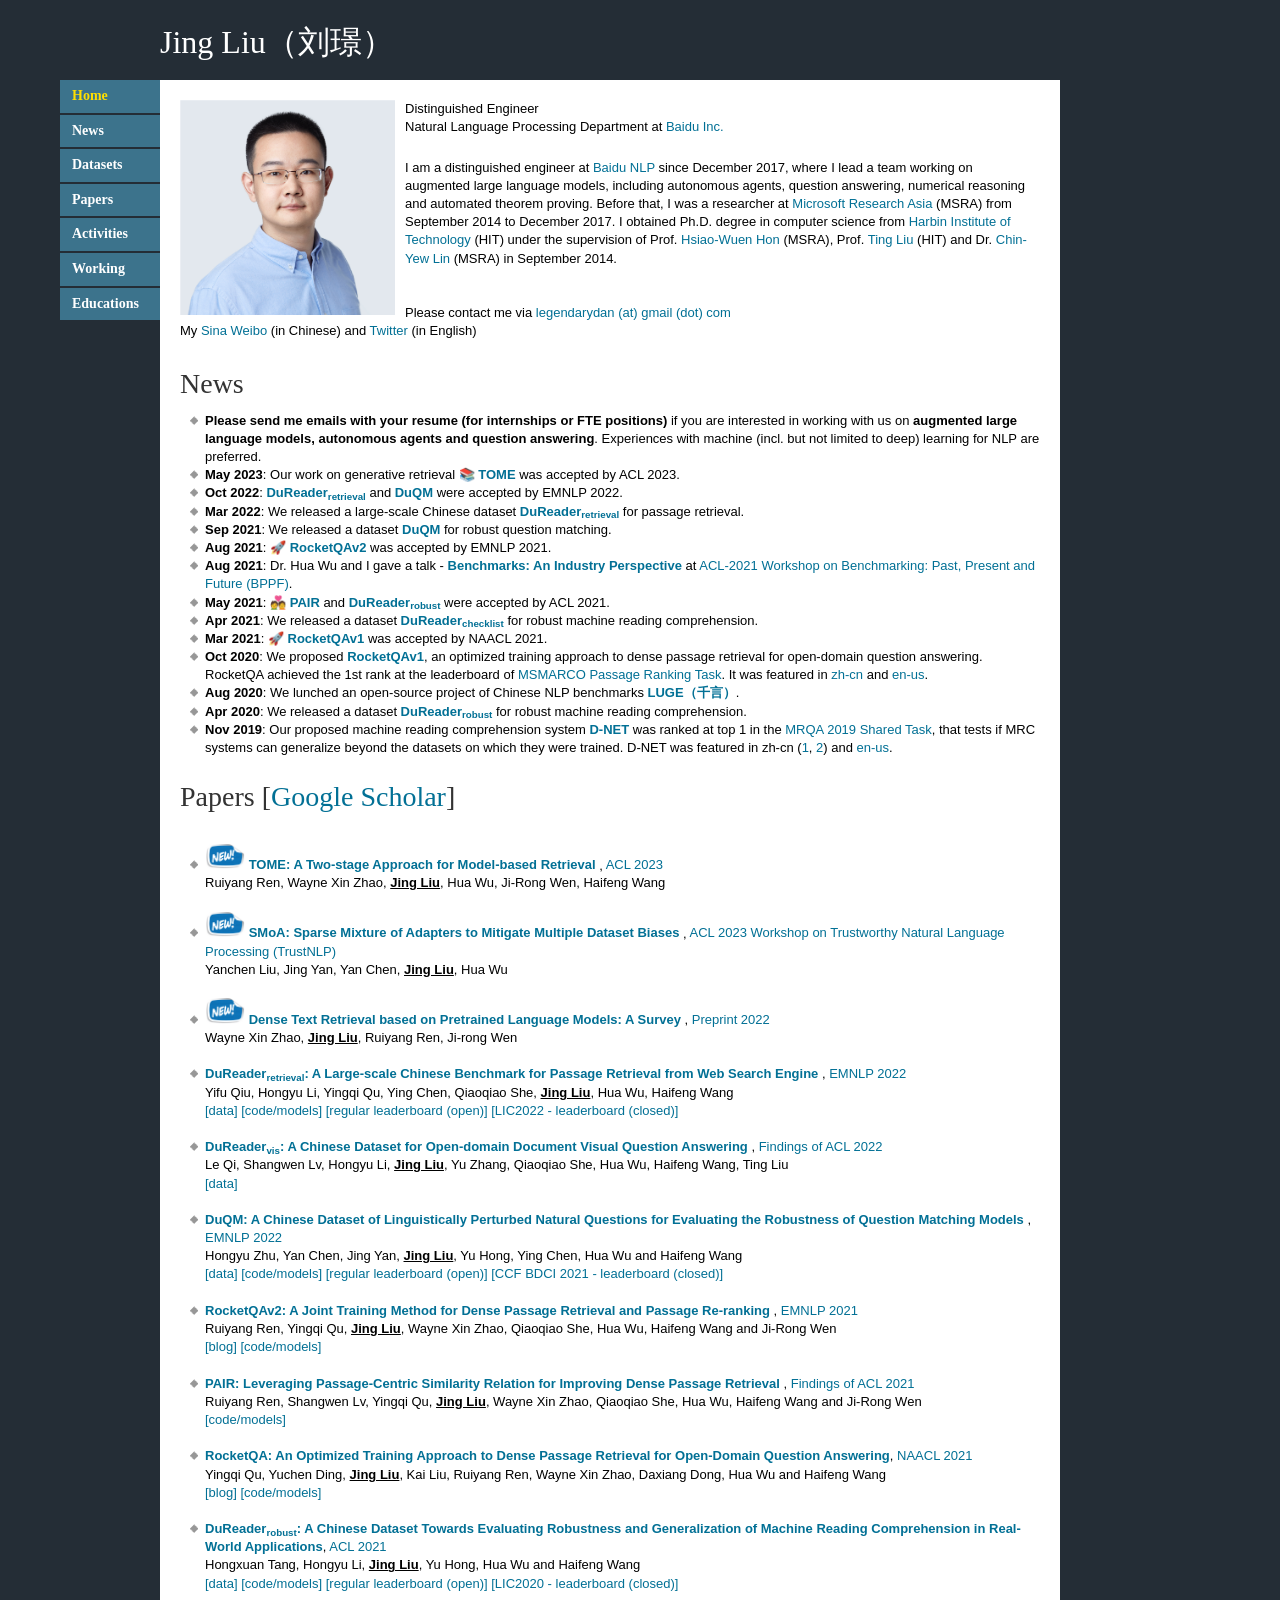
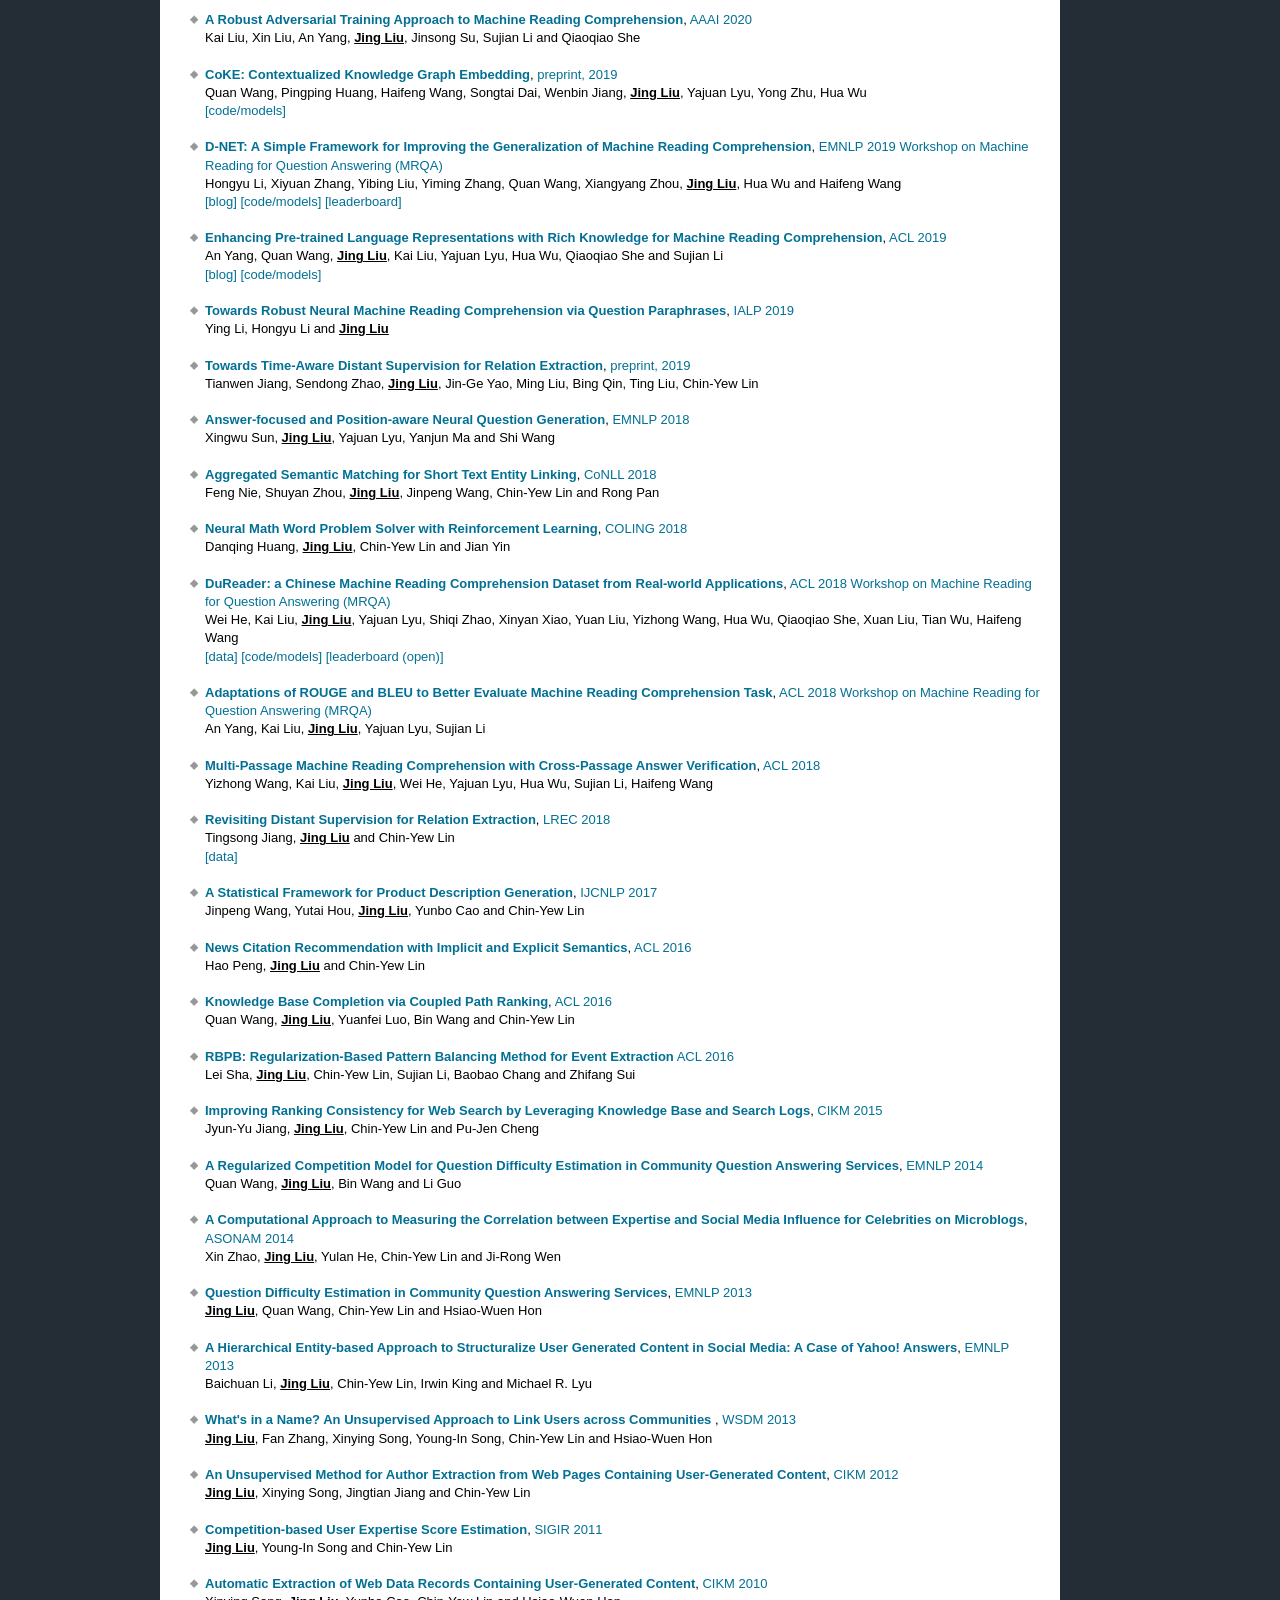
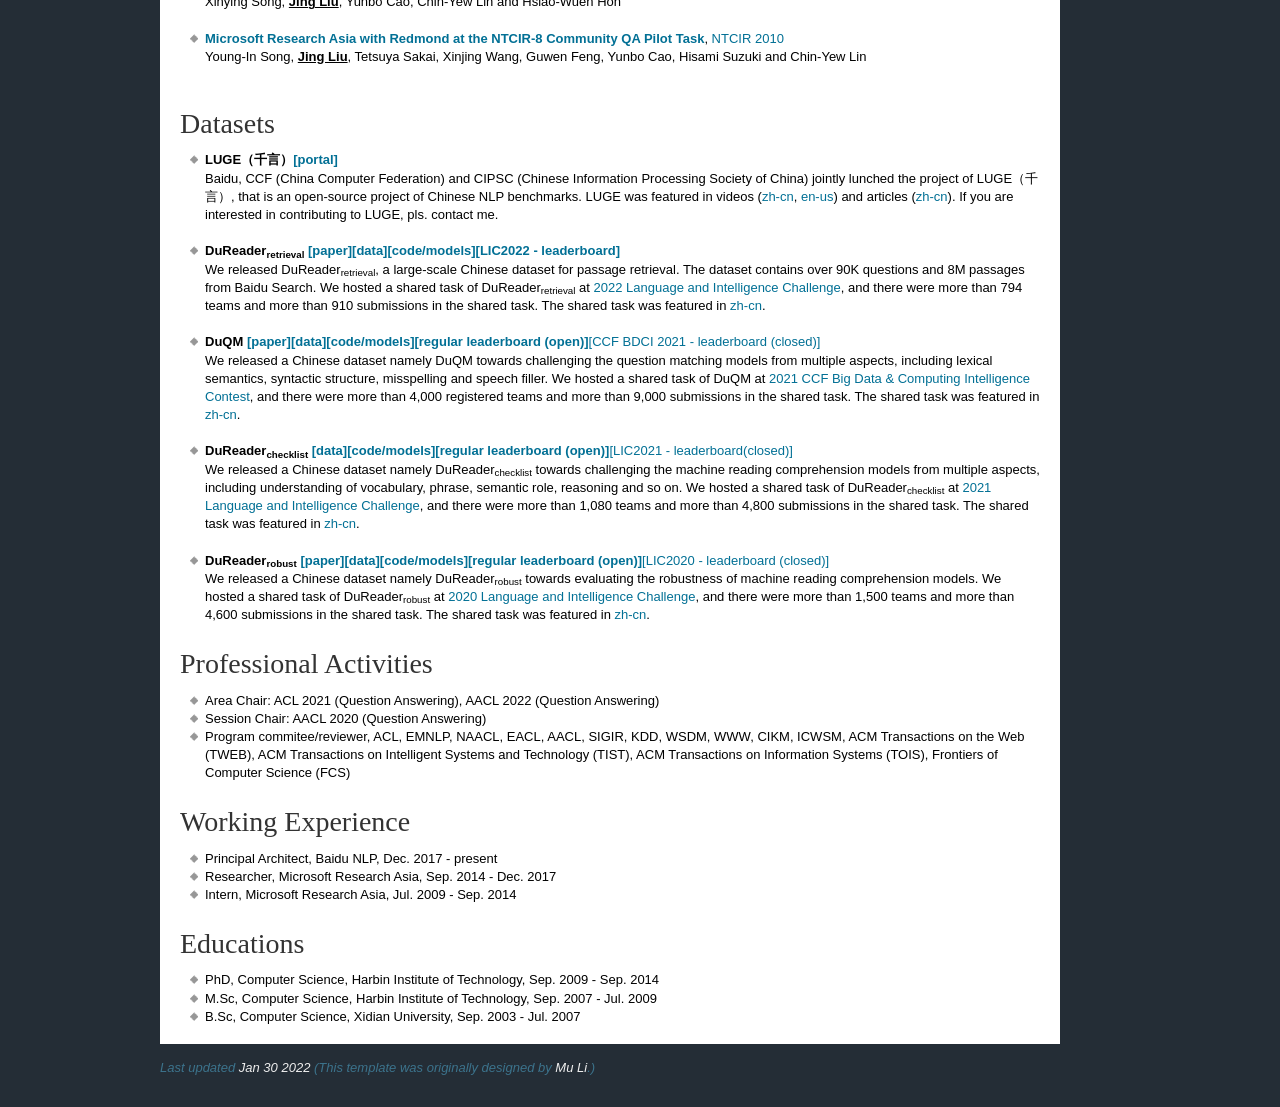
==== commit ecd45383: "update resume." ====
--- a/index.html
+++ b/index.html
@@ -71,19 +71,18 @@
 <div id="content">
 <img id="head_photo" src="./images/head-square.png" style="width: 25%; height: 25%" align="left"/>
 <!-- <p><em>Welcome!</em></p> -->
-<p> Principal Architect <br>     
+<p> Distinguished Engineer <br>     
 	Natural Language Processing Department at <a href="http://home.baidu.com/">Baidu Inc.</a>
 </p>
 <br/>
-I am a principal architect at <a href="https://nlp.baidu.com/">Baidu NLP</a> since December 2017, where I lead the deep
-question answering team, the information retrieval team, and the trustworthy artificial intelligence team. Before that, I was a researcher at
+I am a distinguished engineer at <a href="https://nlp.baidu.com/">Baidu NLP</a> since December 2017, where I lead a team working on augmented large language models, including autonomous agents, question answering, numerical reasoning and automated theorem proving. Before that, I was a researcher at
 <a href="https://www.msra.cn/">Microsoft Research Asia</a> (MSRA) from September 2014 to December 2017. I obtained Ph.D. degree in
 computer science from <a href="http://en.hit.edu.cn/">Harbin Institute of Technology</a> (HIT) under the supervision of Prof. <a href="https://www.microsoft.com/en-us/research/people/hon/">Hsiao-Wuen Hon</a> (MSRA), Prof. <a href="http://ir.hit.edu.cn/~tl/">Ting Liu</a> (HIT) and Dr. <a href="https://www.microsoft.com/en-us/research/people/cyl/">Chin-Yew Lin</a> (MSRA) in September 2014. <!-- I
 participated in the joint Ph.D. program of HIT and MSRA, and I was working as a long-term research
 intern at MSRA from July 2009 to September 2014. I received M.S. degree in computer science from
 HIT under the supervision of Prof. Yu Zhang and Prof. Ting Liu in July 2009. I obtained B.S. degree
 in computer science from Xidian University (XDU) in July 2007. -->
-My research interests include open-domain question answering, information retrieval and robust natural language processing.
+<!-- My research interests include open-domain question answering, information retrieval and robust natural language processing. -->
 <br/>
 <br/>
 <br/>
@@ -114,7 +113,7 @@
 <h1>News</h1>
 <ul>
     <li>
-        <b>Please send me emails with your resume (for internships or FTE positions)</b> if you are interested in working with us on <b>question answering and machine reading comprehension</b>. Experiences with machine (incl. but not limited to deep) learning for NLP are preferred.
+        <b>Please send me emails with your resume (for internships or FTE positions)</b> if you are interested in working with us on <b>augmented large language models, autonomous agents and question answering</b>. Experiences with machine (incl. but not limited to deep) learning for NLP are preferred.
     </li>
     <!-- <li>
         <strong>Nov 2021</strong>: The <a href="https://github.com/PaddlePaddle/RocketQA">[codes and models]</a> of <strong><a href="https://aclanthology.org/2021.emnlp-main.224.pdf">RocketQAv2</a></strong> for dense retrieval have been released at github (<a href="https://github.com/PaddlePaddle/RocketQA">repo</a>).
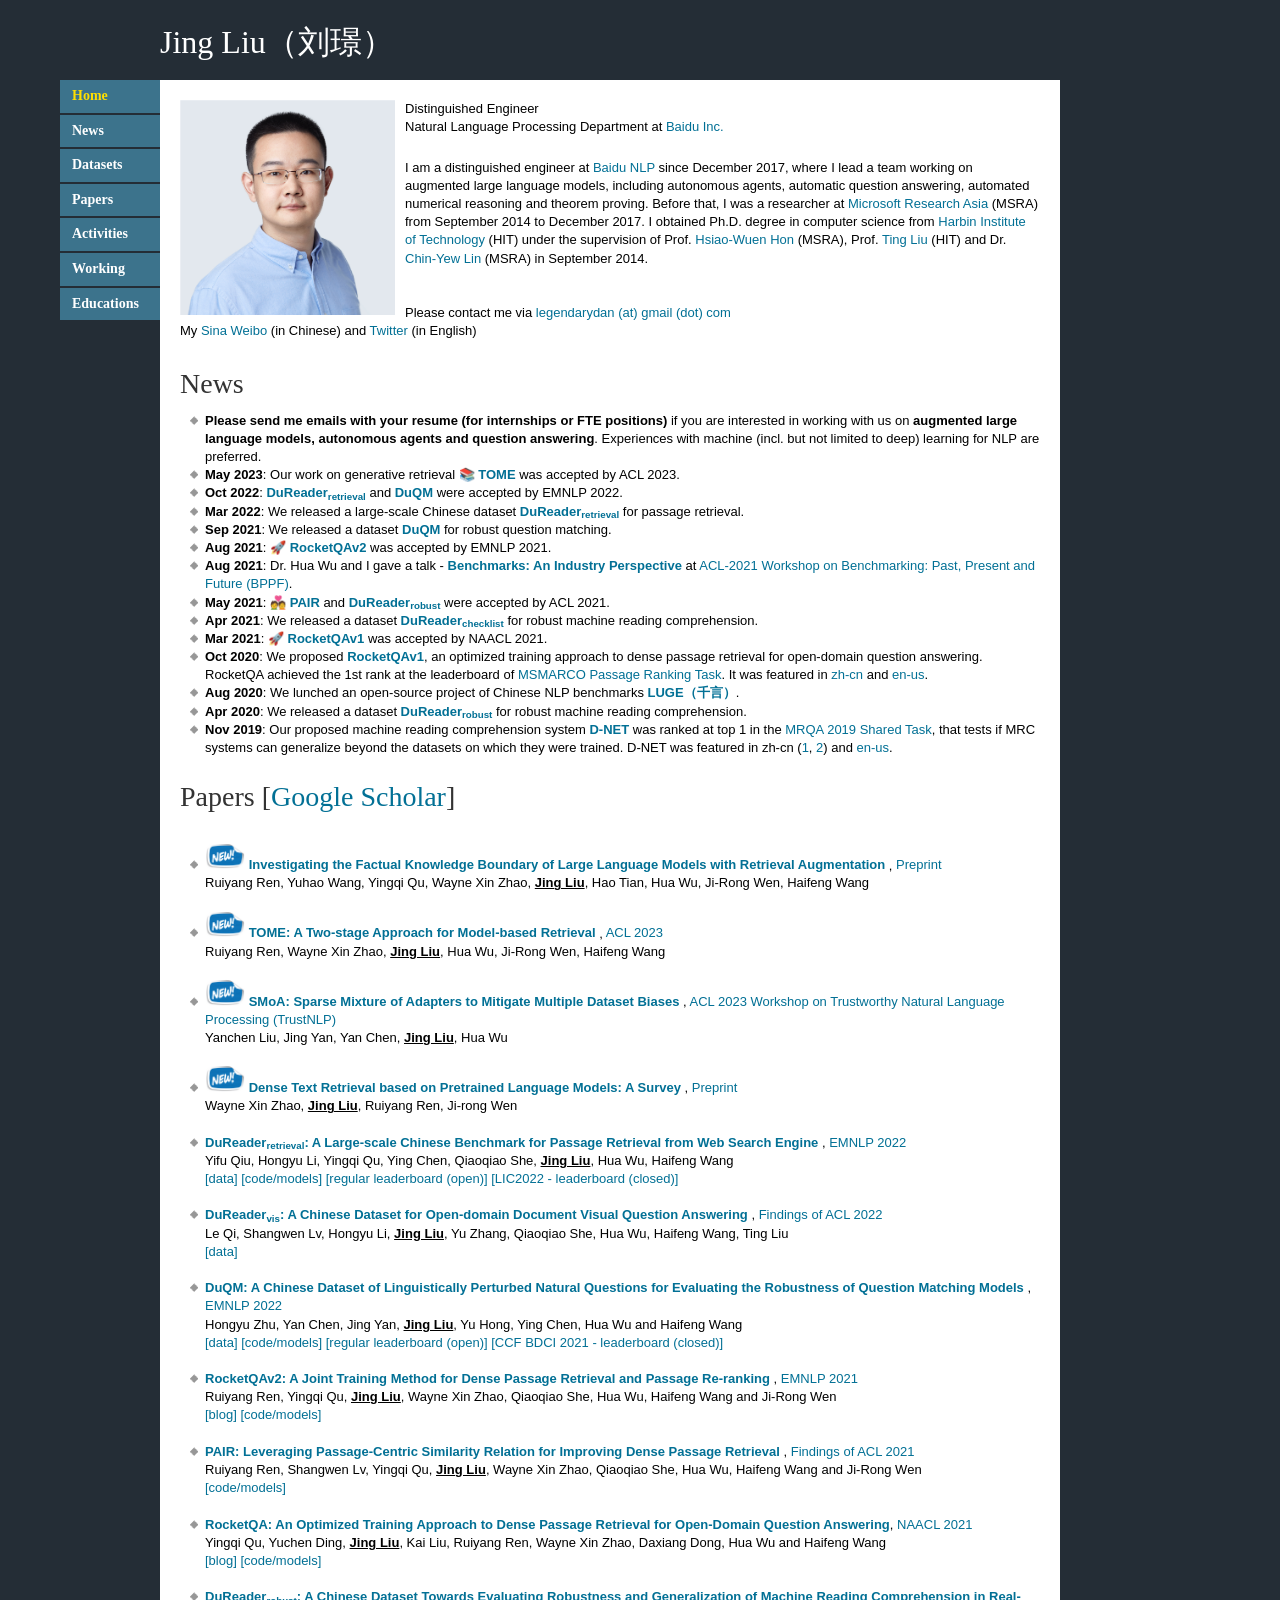
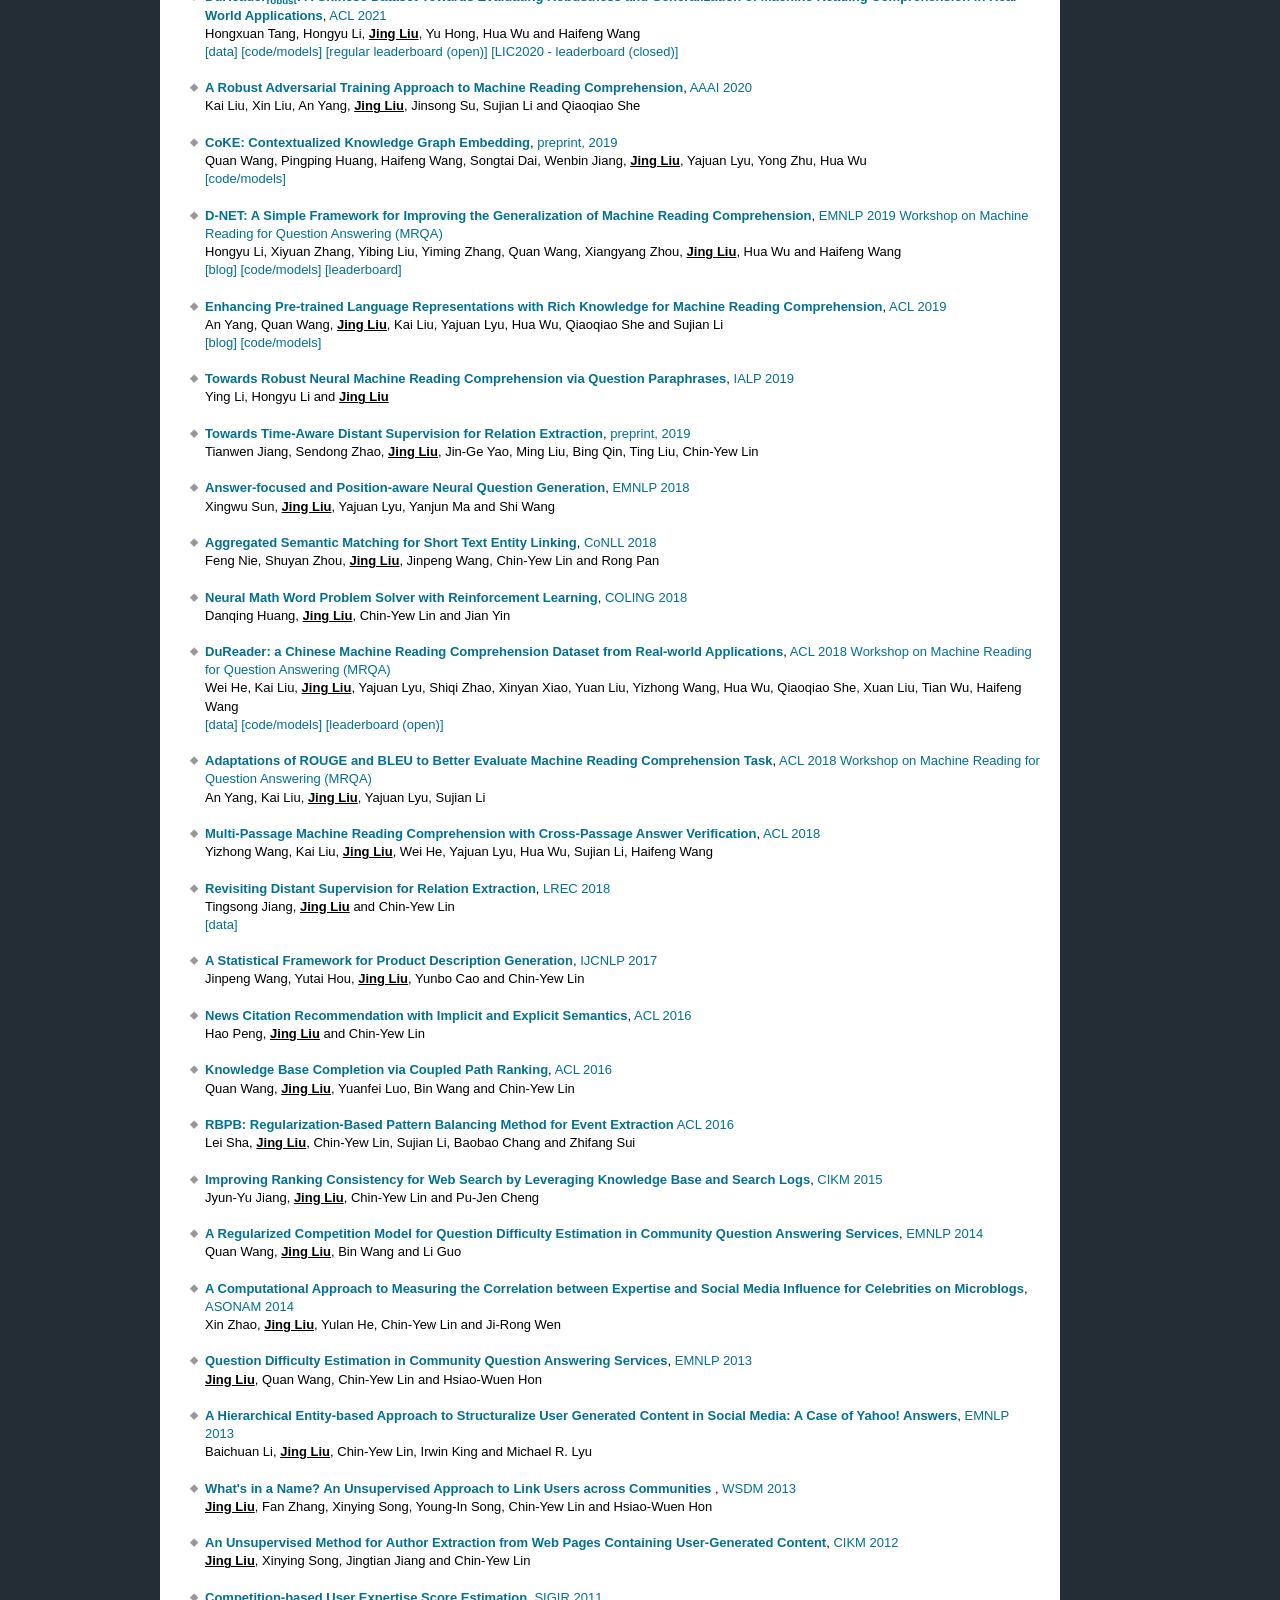
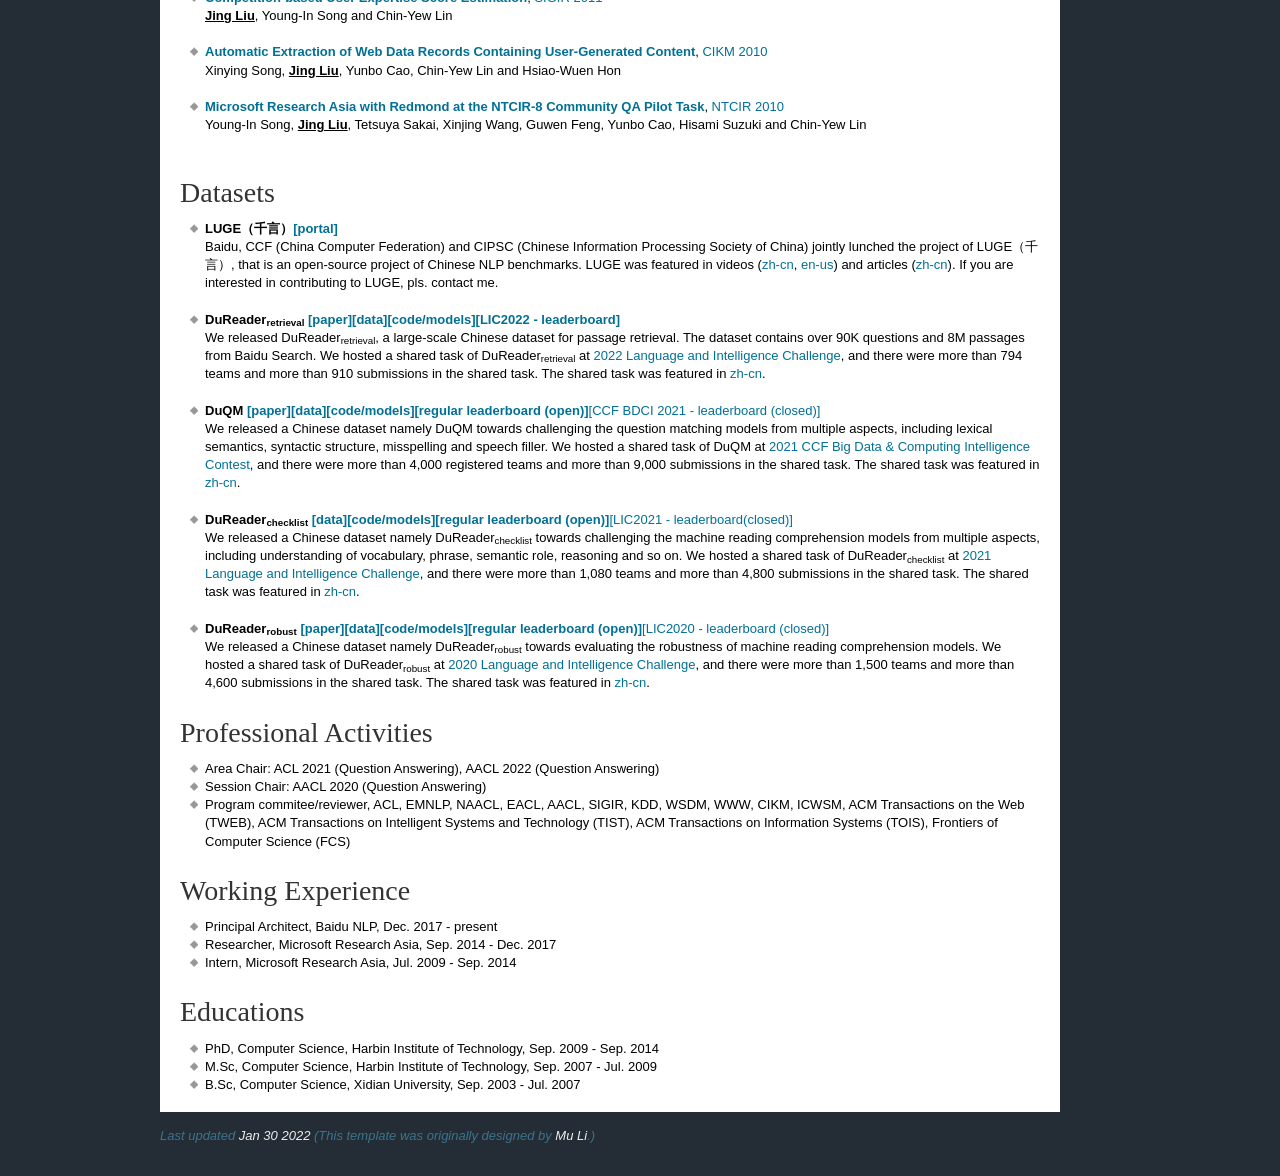
==== commit e8d90d85: "update paper list" ====
--- a/index.html
+++ b/index.html
@@ -75,7 +75,7 @@
 	Natural Language Processing Department at <a href="http://home.baidu.com/">Baidu Inc.</a>
 </p>
 <br/>
-I am a distinguished engineer at <a href="https://nlp.baidu.com/">Baidu NLP</a> since December 2017, where I lead a team working on augmented large language models, including autonomous agents, question answering, numerical reasoning and automated theorem proving. Before that, I was a researcher at
+I am a distinguished engineer at <a href="https://nlp.baidu.com/">Baidu NLP</a> since December 2017, where I lead a team working on augmented large language models, including autonomous agents, automatic question answering, automated numerical reasoning and theorem proving. Before that, I was a researcher at
 <a href="https://www.msra.cn/">Microsoft Research Asia</a> (MSRA) from September 2014 to December 2017. I obtained Ph.D. degree in
 computer science from <a href="http://en.hit.edu.cn/">Harbin Institute of Technology</a> (HIT) under the supervision of Prof. <a href="https://www.microsoft.com/en-us/research/people/hon/">Hsiao-Wuen Hon</a> (MSRA), Prof. <a href="http://ir.hit.edu.cn/~tl/">Ting Liu</a> (HIT) and Dr. <a href="https://www.microsoft.com/en-us/research/people/cyl/">Chin-Yew Lin</a> (MSRA) in September 2014. <!-- I
 participated in the joint Ph.D. program of HIT and MSRA, and I was working as a long-term research
@@ -225,6 +225,19 @@
         <!-- <img valign="top" src="images/new.gif" width="40" border="0"> -->
         <a name="tome"></a>
         <img valign="top" src="images/new.gif" width="40" border="0">
+        <em><a href="https://arxiv.org/pdf/2307.11019.pdf">Investigating the Factual Knowledge Boundary of Large Language Models with Retrieval Augmentation
+        </a></em>,  
+        <a href="#">Preprint</a><br>
+        Ruiyang Ren, Yuhao Wang, Yingqi Qu, Wayne Xin Zhao, <strong><u>Jing Liu</u></strong>, Hao Tian, Hua Wu, Ji-Rong Wen, Haifeng Wang<br>
+        <div id="clear"></div>
+    </li>
+    <br>
+
+<li>
+    <!-- <li><img valign="top" src="images/new.gif" width="40" border="0"> -->
+        <!-- <img valign="top" src="images/new.gif" width="40" border="0"> -->
+        <a name="tome"></a>
+        <img valign="top" src="images/new.gif" width="40" border="0">
         <em><a href="https://arxiv.org/pdf/2305.11161.pdf">TOME: A Two-stage Approach for Model-based Retrieval
         </a></em>,  
         <a href="https://2023.aclweb.org/">ACL 2023</a><br>
@@ -252,7 +265,7 @@
         <img valign="top" src="images/new.gif" width="40" border="0">
         <em><a href="https://arxiv.org/pdf/2211.14876.pdf">Dense Text Retrieval based on Pretrained Language Models: A Survey
         </a></em>,  
-        <a href="#">Preprint 2022</a><br>
+        <a href="#">Preprint</a><br>
         Wayne Xin Zhao, <strong><u>Jing Liu</u></strong>, Ruiyang Ren, Ji-rong Wen<br>  
         <div id="clear"></div>
     </li>
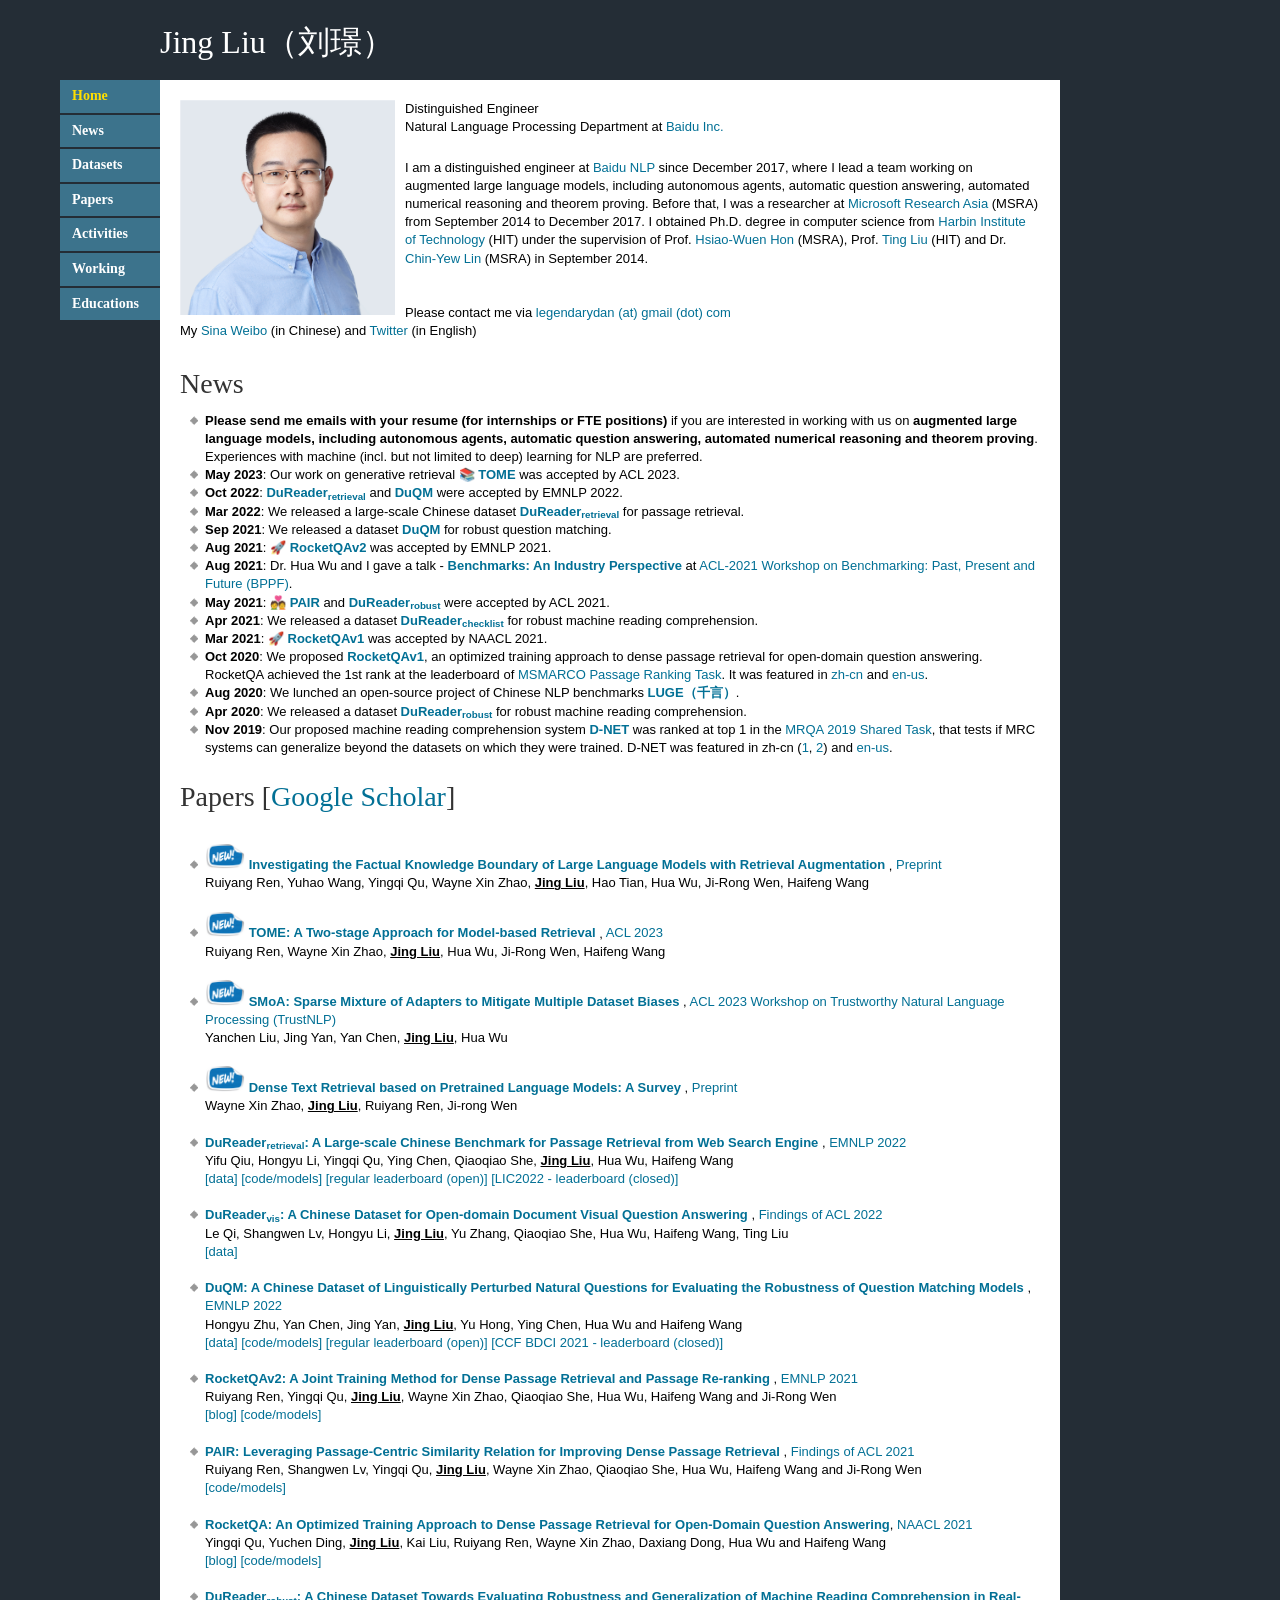
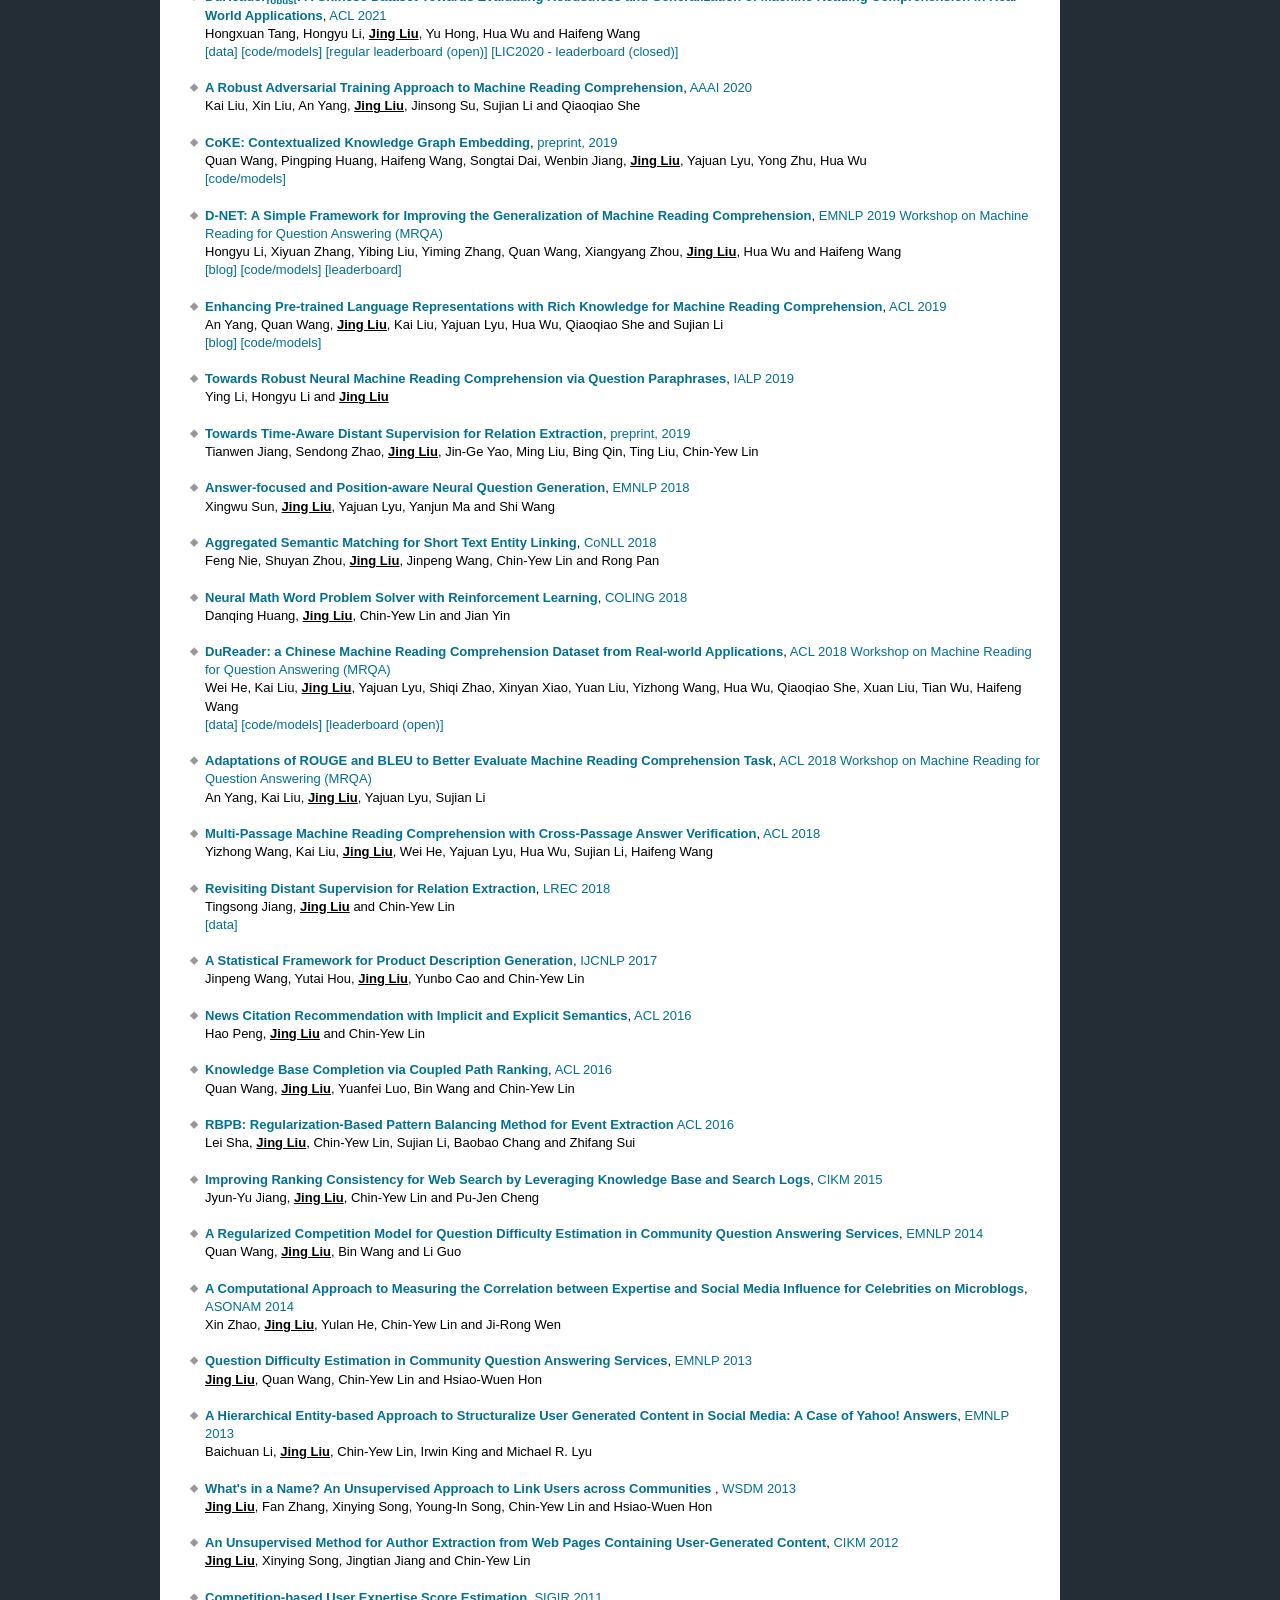
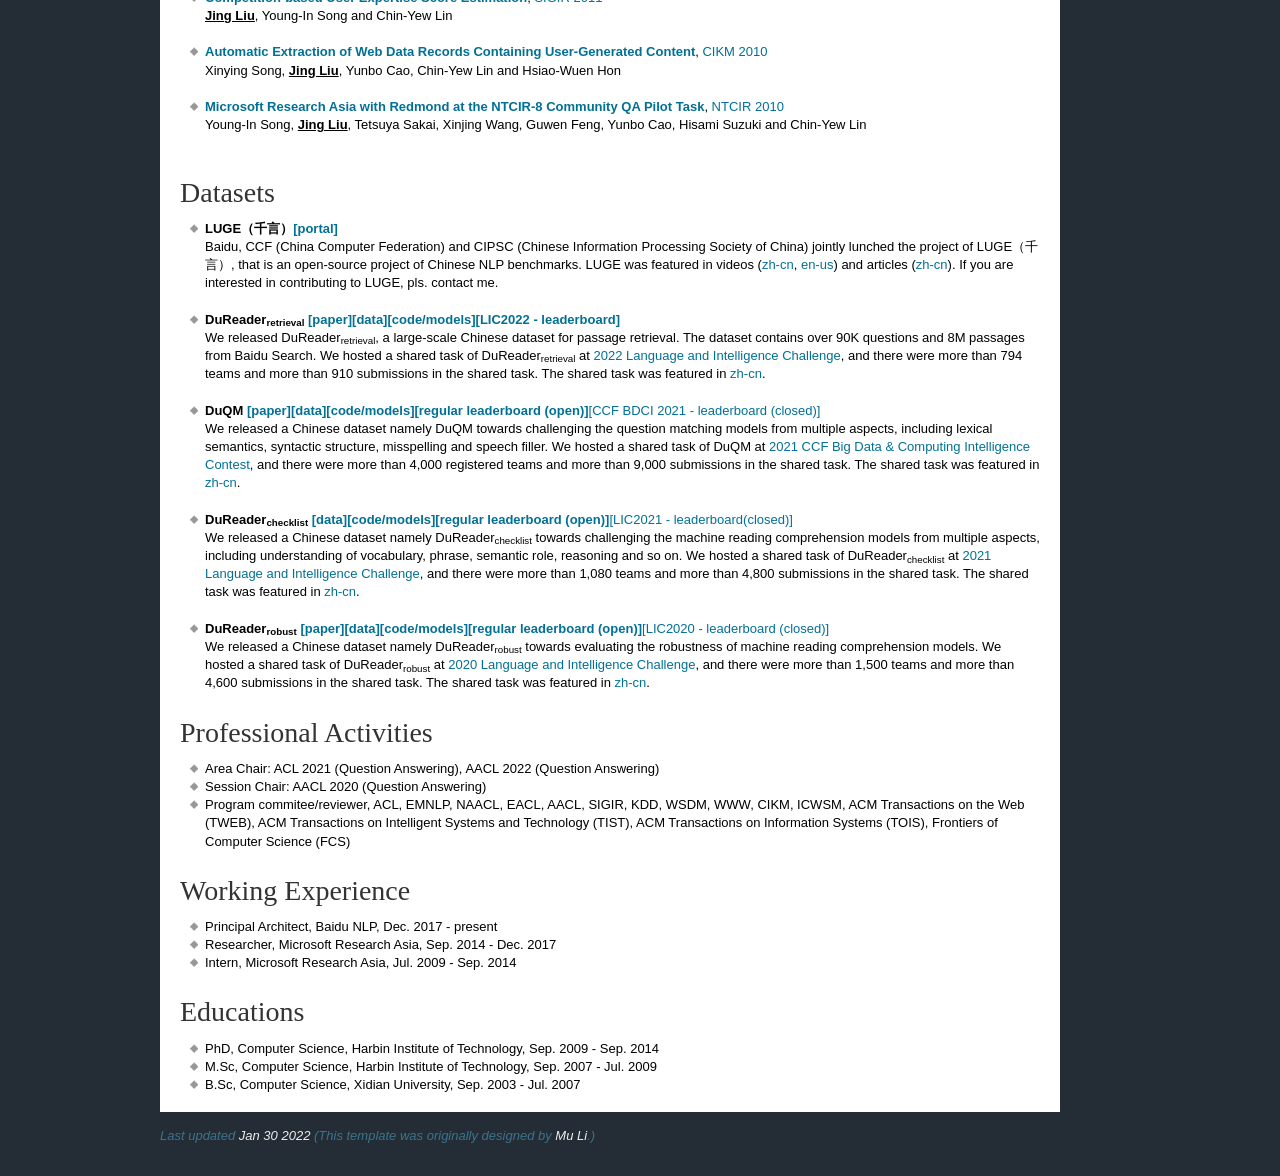
==== commit 7b197ada: "update info." ====
--- a/index.html
+++ b/index.html
@@ -113,7 +113,7 @@
 <h1>News</h1>
 <ul>
     <li>
-        <b>Please send me emails with your resume (for internships or FTE positions)</b> if you are interested in working with us on <b>augmented large language models, autonomous agents and question answering</b>. Experiences with machine (incl. but not limited to deep) learning for NLP are preferred.
+        <b>Please send me emails with your resume (for internships or FTE positions)</b> if you are interested in working with us on <b>augmented large language models, including autonomous agents, automatic question answering, automated numerical reasoning and theorem proving</b>. Experiences with machine (incl. but not limited to deep) learning for NLP are preferred.
     </li>
     <!-- <li>
         <strong>Nov 2021</strong>: The <a href="https://github.com/PaddlePaddle/RocketQA">[codes and models]</a> of <strong><a href="https://aclanthology.org/2021.emnlp-main.224.pdf">RocketQAv2</a></strong> for dense retrieval have been released at github (<a href="https://github.com/PaddlePaddle/RocketQA">repo</a>).
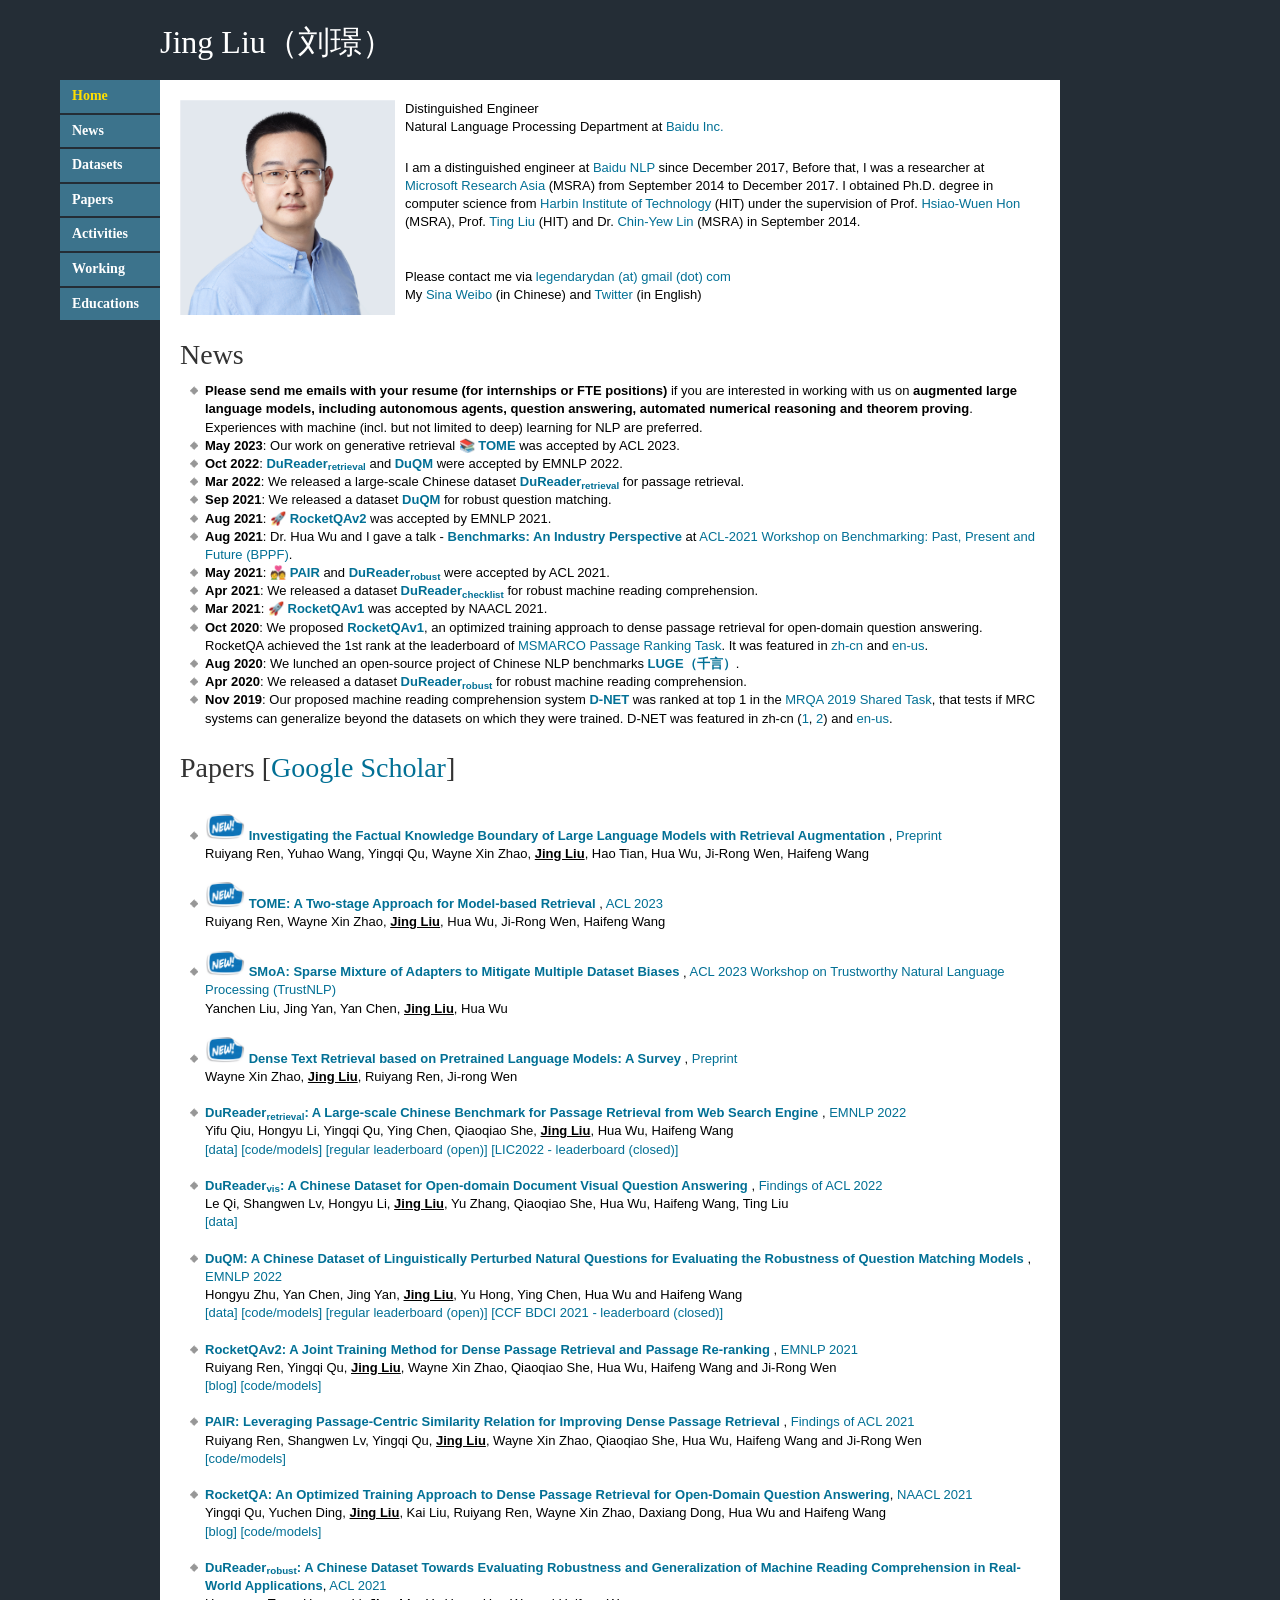
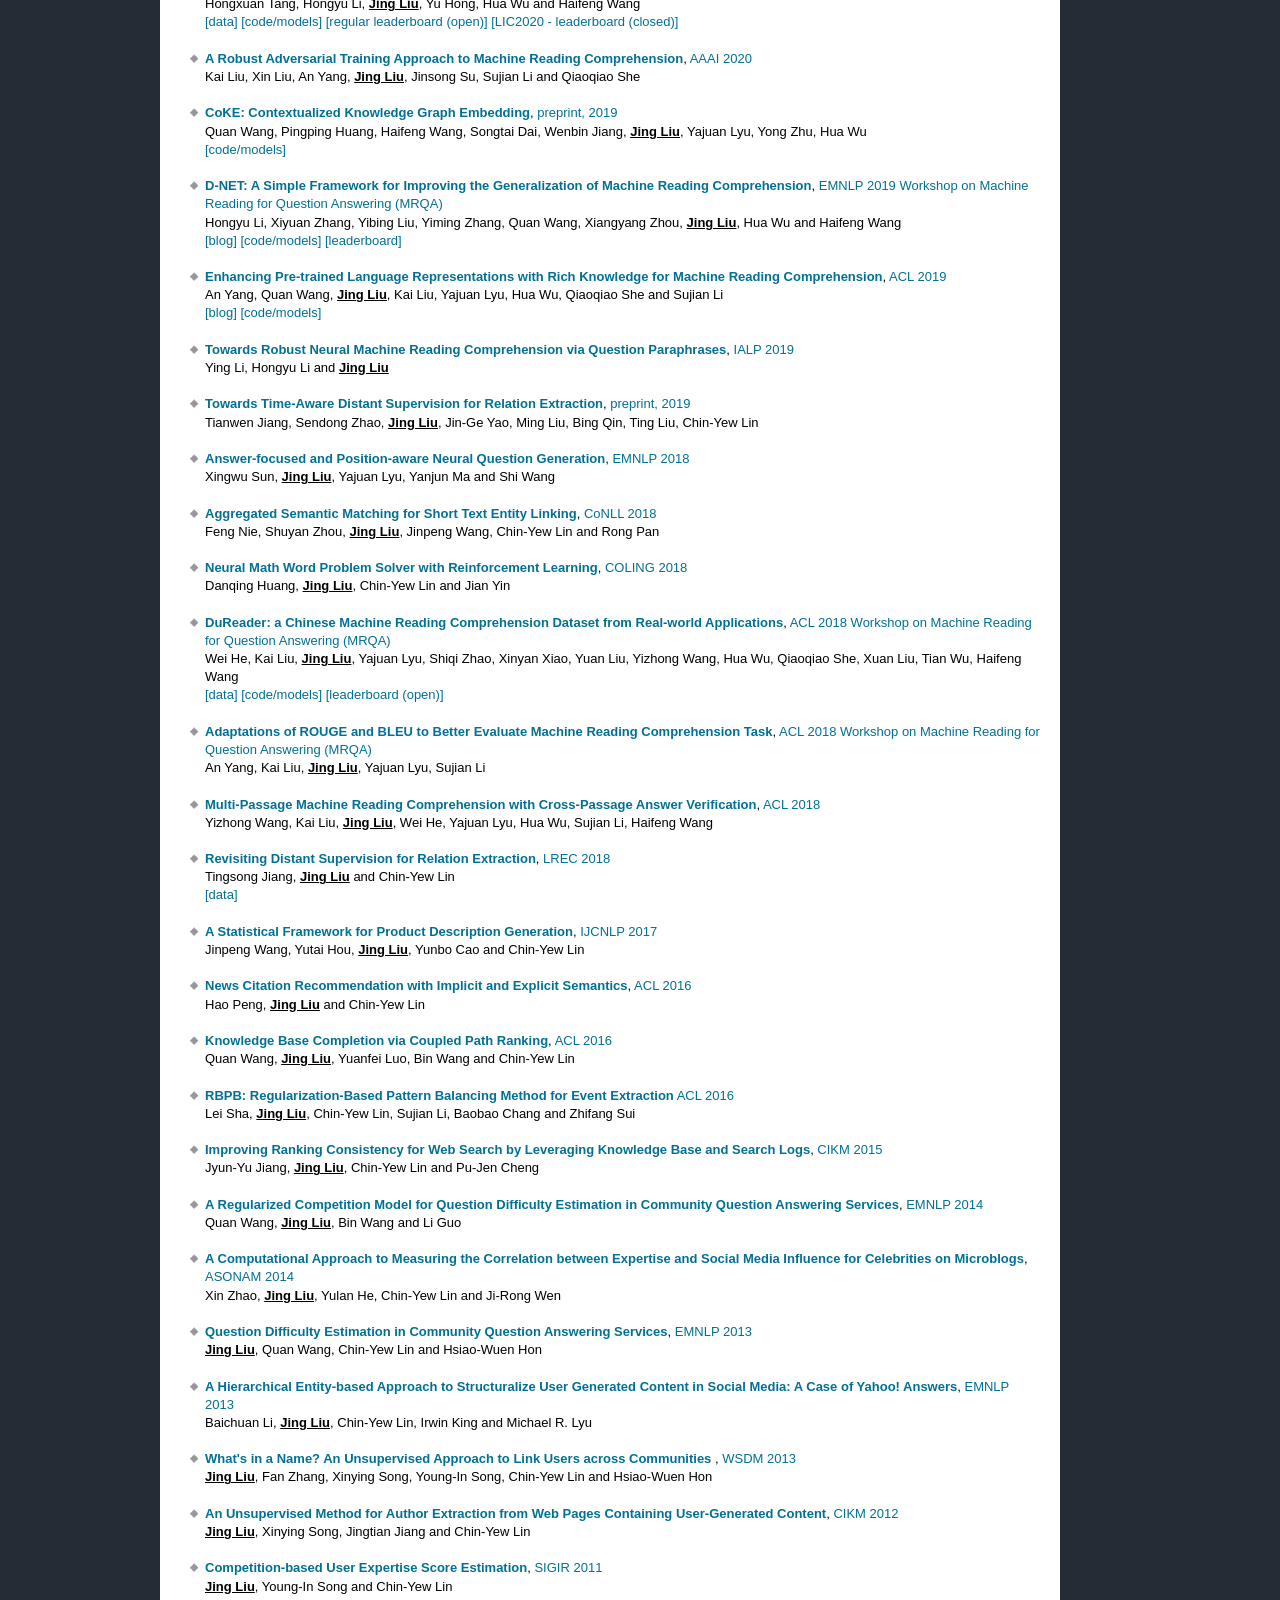
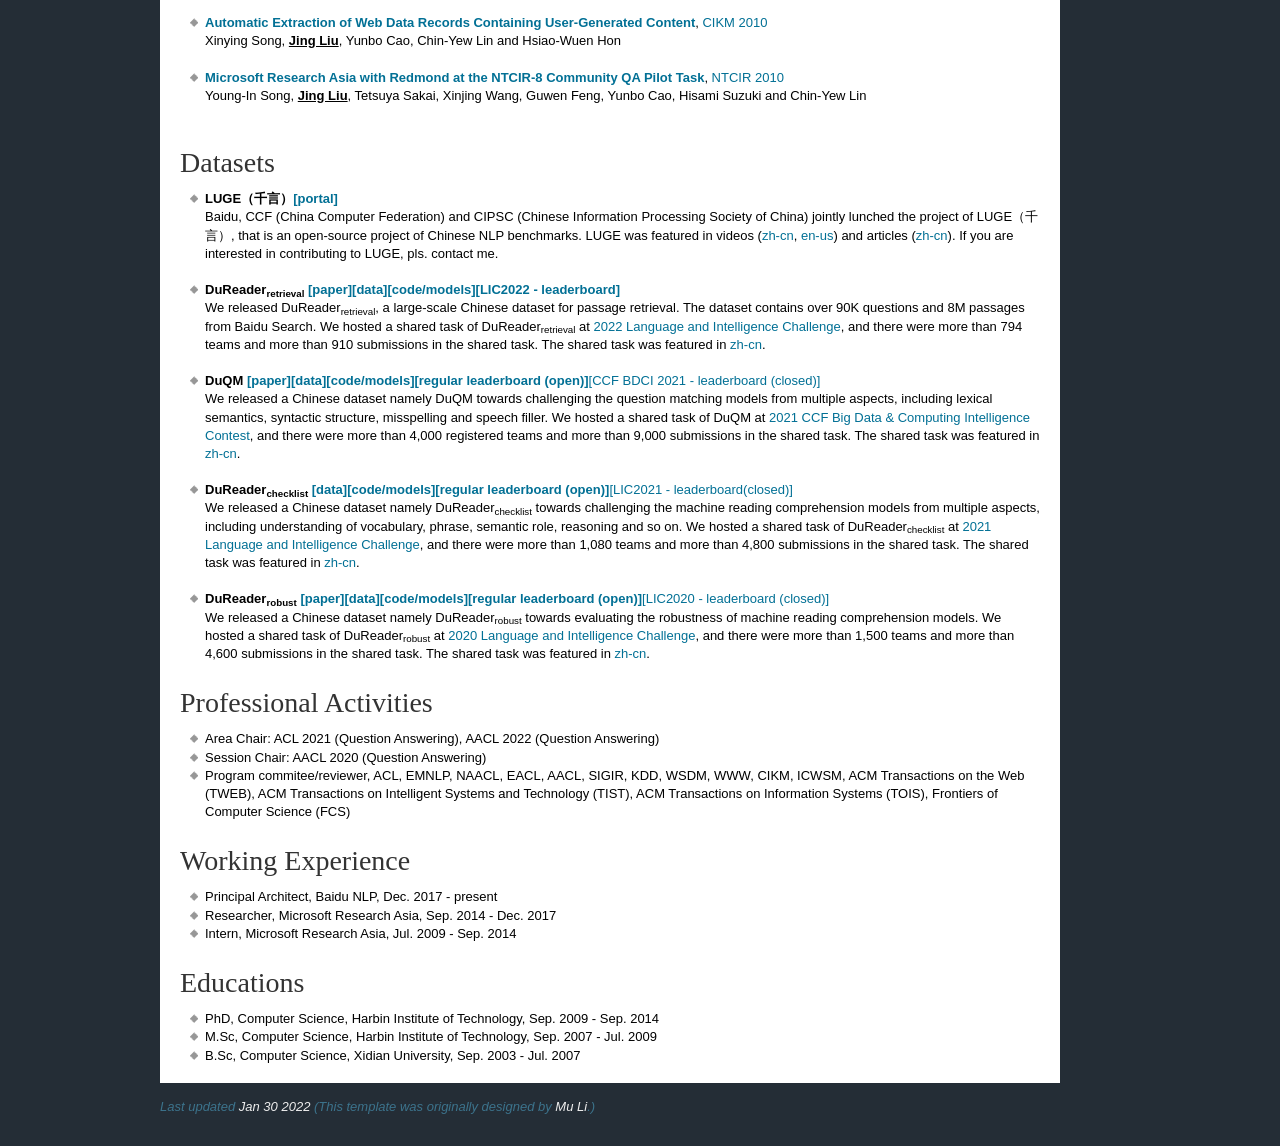
==== commit acc688ae: "update resume" ====
--- a/index.html
+++ b/index.html
@@ -75,7 +75,10 @@
 	Natural Language Processing Department at <a href="http://home.baidu.com/">Baidu Inc.</a>
 </p>
 <br/>
-I am a distinguished engineer at <a href="https://nlp.baidu.com/">Baidu NLP</a> since December 2017, where I lead a team working on augmented large language models, including autonomous agents, automatic question answering, automated numerical reasoning and theorem proving. Before that, I was a researcher at
+I am a distinguished engineer at <a href="https://nlp.baidu.com/">Baidu NLP</a> since December 2017, 
+<!-- where I lead a team working on augmented large language models.  -->
+<!-- including autonomous agents, automatic question answering, automated numerical reasoning and theorem proving.  -->
+Before that, I was a researcher at
 <a href="https://www.msra.cn/">Microsoft Research Asia</a> (MSRA) from September 2014 to December 2017. I obtained Ph.D. degree in
 computer science from <a href="http://en.hit.edu.cn/">Harbin Institute of Technology</a> (HIT) under the supervision of Prof. <a href="https://www.microsoft.com/en-us/research/people/hon/">Hsiao-Wuen Hon</a> (MSRA), Prof. <a href="http://ir.hit.edu.cn/~tl/">Ting Liu</a> (HIT) and Dr. <a href="https://www.microsoft.com/en-us/research/people/cyl/">Chin-Yew Lin</a> (MSRA) in September 2014. <!-- I
 participated in the joint Ph.D. program of HIT and MSRA, and I was working as a long-term research
@@ -113,7 +116,7 @@
 <h1>News</h1>
 <ul>
     <li>
-        <b>Please send me emails with your resume (for internships or FTE positions)</b> if you are interested in working with us on <b>augmented large language models, including autonomous agents, automatic question answering, automated numerical reasoning and theorem proving</b>. Experiences with machine (incl. but not limited to deep) learning for NLP are preferred.
+        <b>Please send me emails with your resume (for internships or FTE positions)</b> if you are interested in working with us on <b>augmented large language models, including autonomous agents, question answering, automated numerical reasoning and theorem proving</b>. Experiences with machine (incl. but not limited to deep) learning for NLP are preferred.
     </li>
     <!-- <li>
         <strong>Nov 2021</strong>: The <a href="https://github.com/PaddlePaddle/RocketQA">[codes and models]</a> of <strong><a href="https://aclanthology.org/2021.emnlp-main.224.pdf">RocketQAv2</a></strong> for dense retrieval have been released at github (<a href="https://github.com/PaddlePaddle/RocketQA">repo</a>).
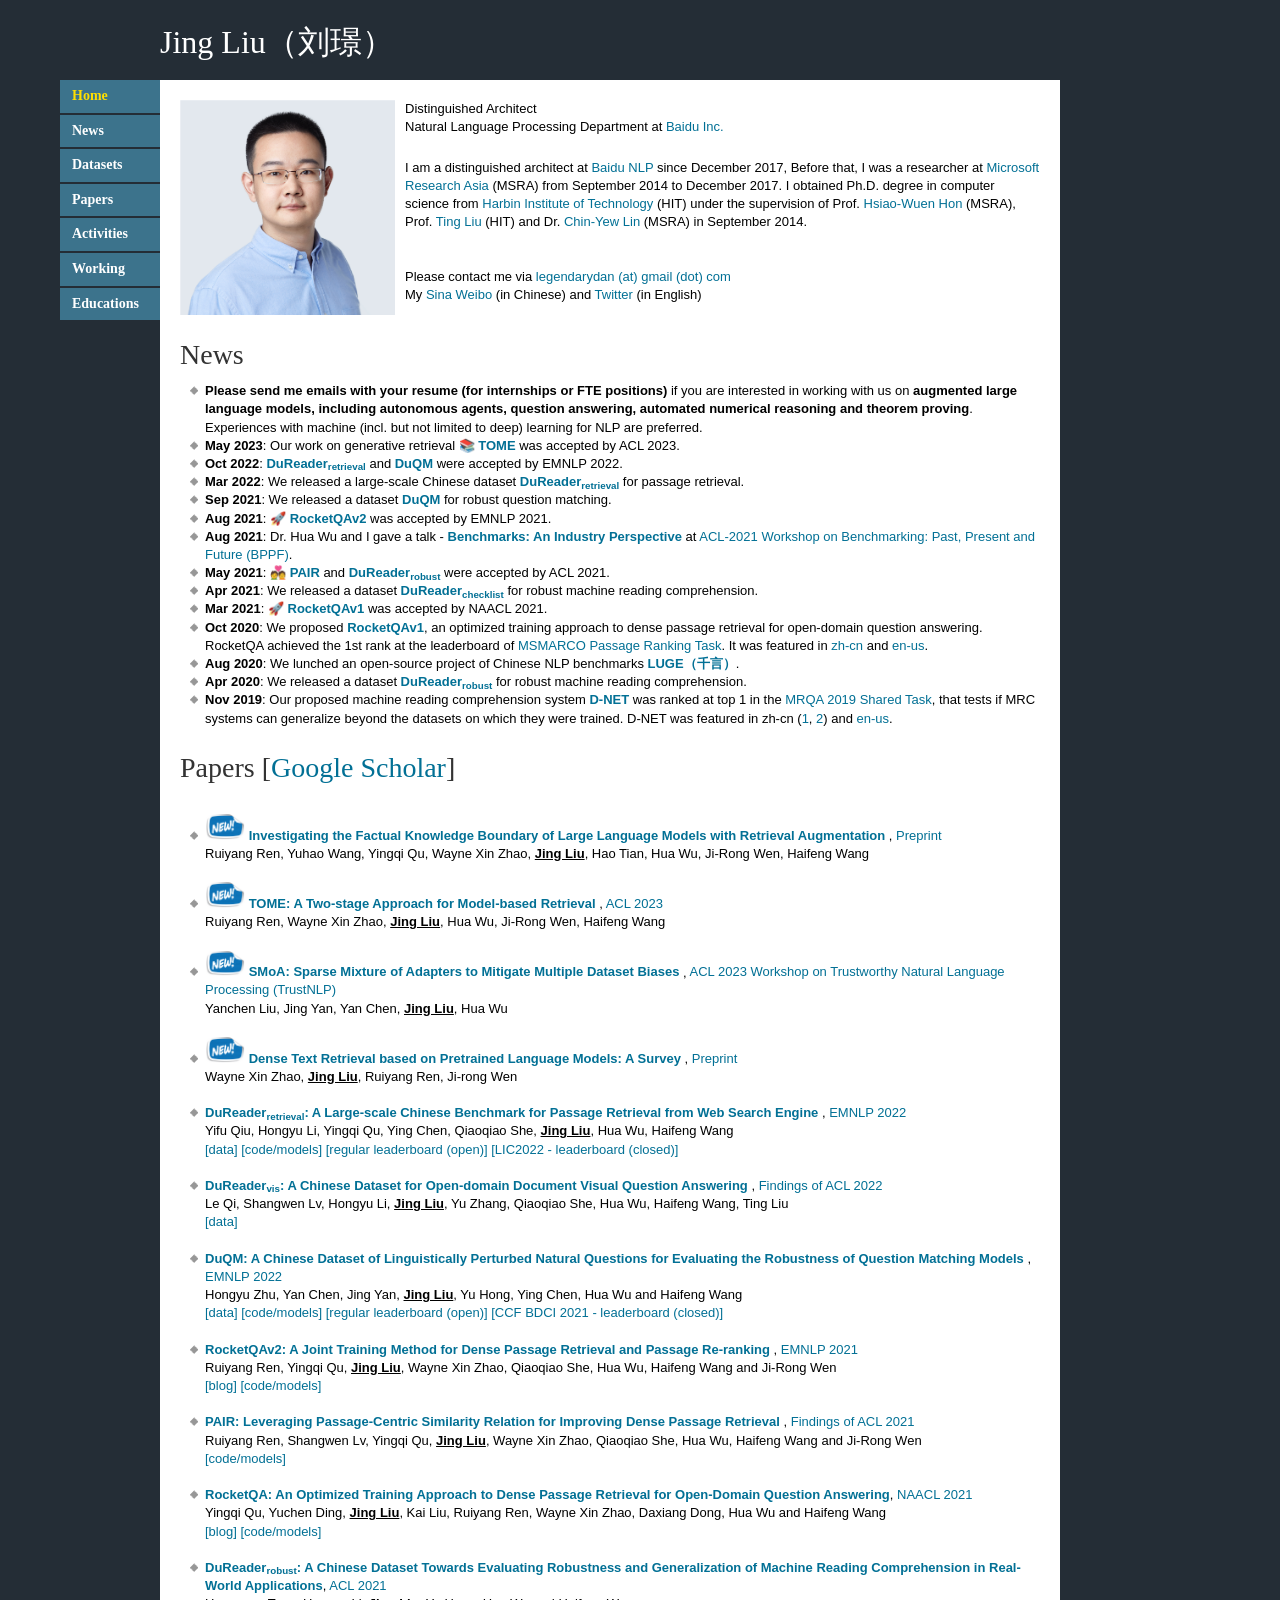
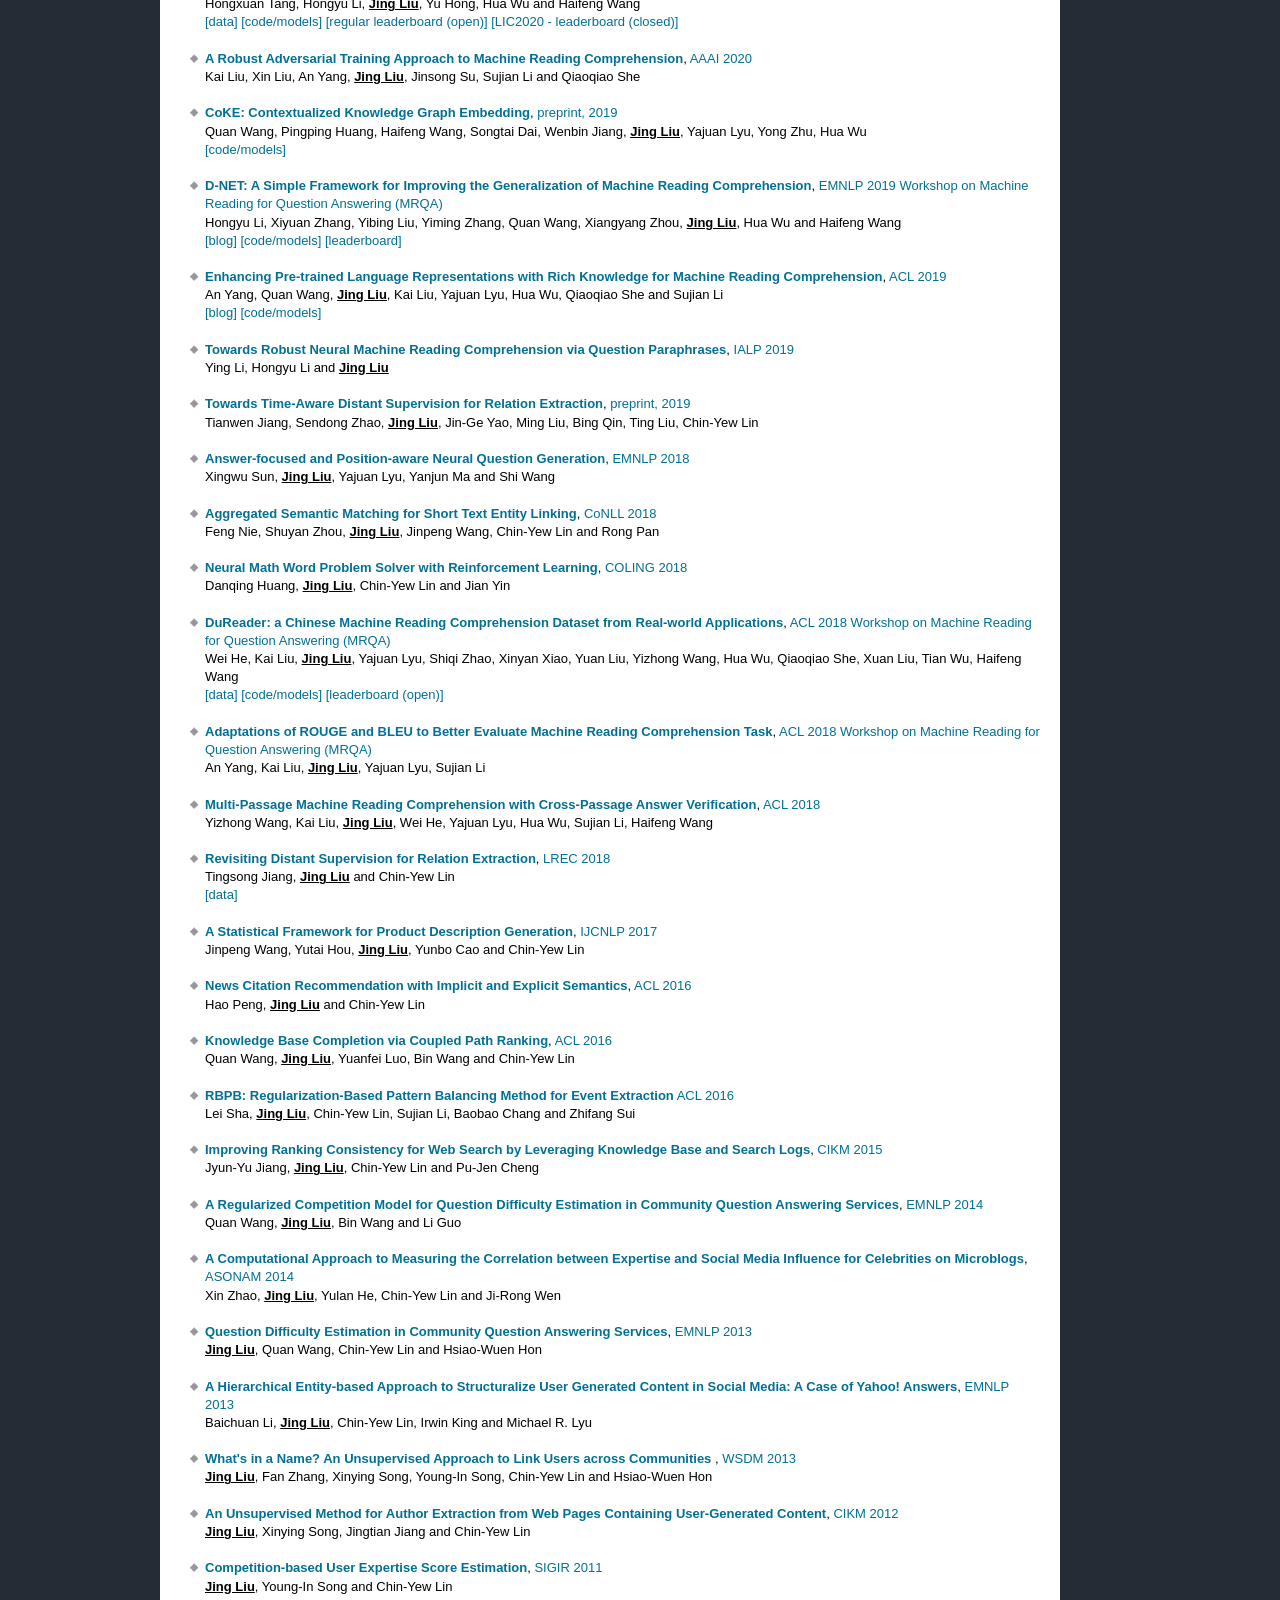
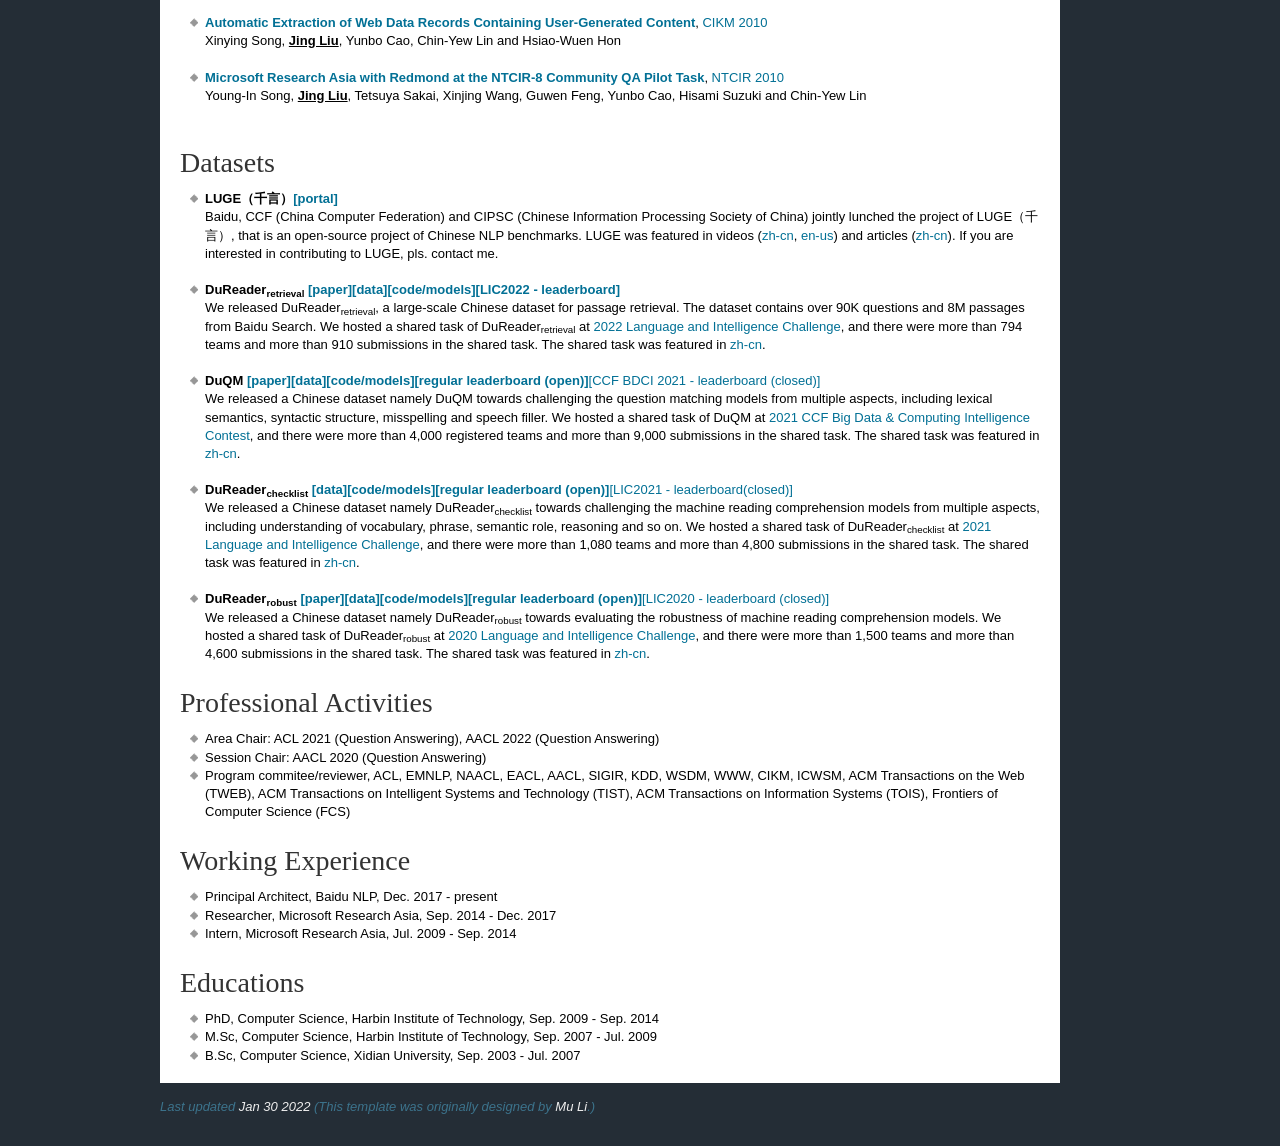
==== commit daa457b3: "update cv" ====
--- a/index.html
+++ b/index.html
@@ -71,11 +71,11 @@
 <div id="content">
 <img id="head_photo" src="./images/head-square.png" style="width: 25%; height: 25%" align="left"/>
 <!-- <p><em>Welcome!</em></p> -->
-<p> Distinguished Engineer <br>     
+<p> Distinguished Architect <br>     
 	Natural Language Processing Department at <a href="http://home.baidu.com/">Baidu Inc.</a>
 </p>
 <br/>
-I am a distinguished engineer at <a href="https://nlp.baidu.com/">Baidu NLP</a> since December 2017, 
+I am a distinguished architect at <a href="https://nlp.baidu.com/">Baidu NLP</a> since December 2017, 
 <!-- where I lead a team working on augmented large language models.  -->
 <!-- including autonomous agents, automatic question answering, automated numerical reasoning and theorem proving.  -->
 Before that, I was a researcher at
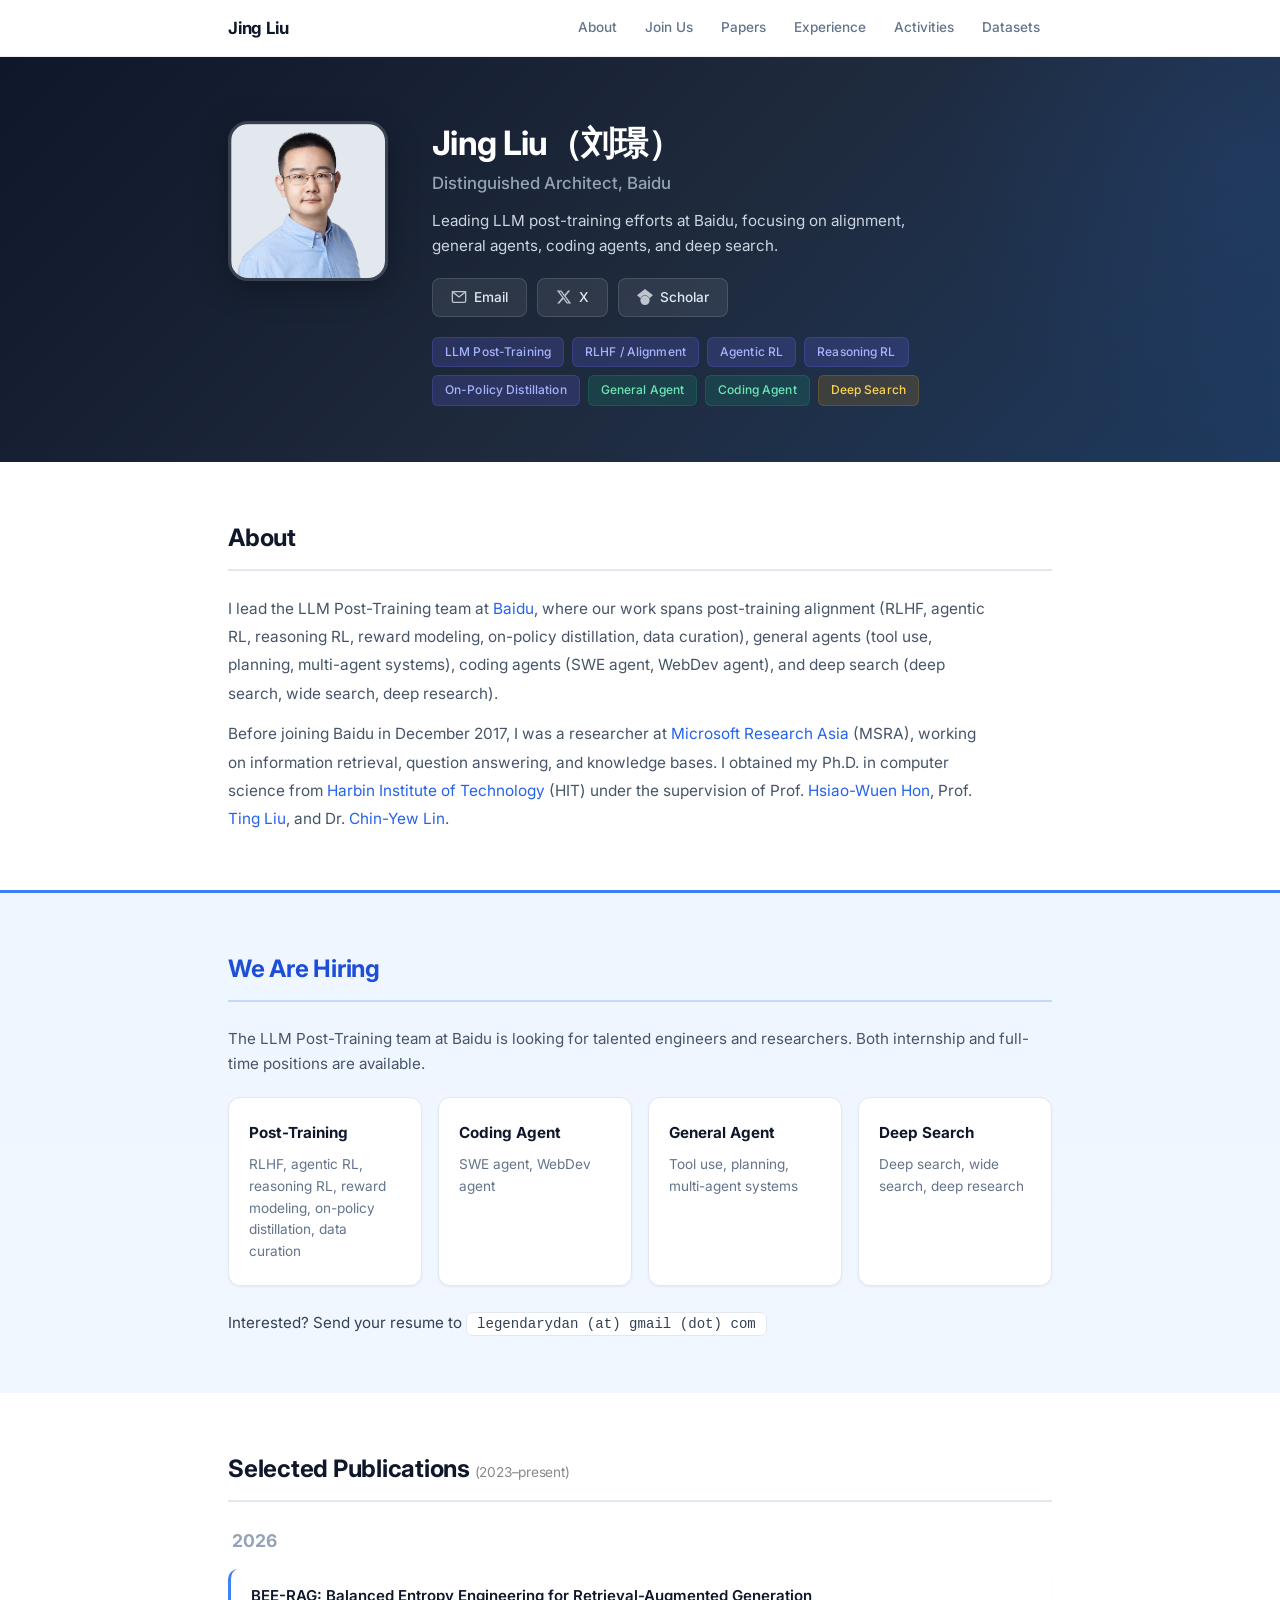
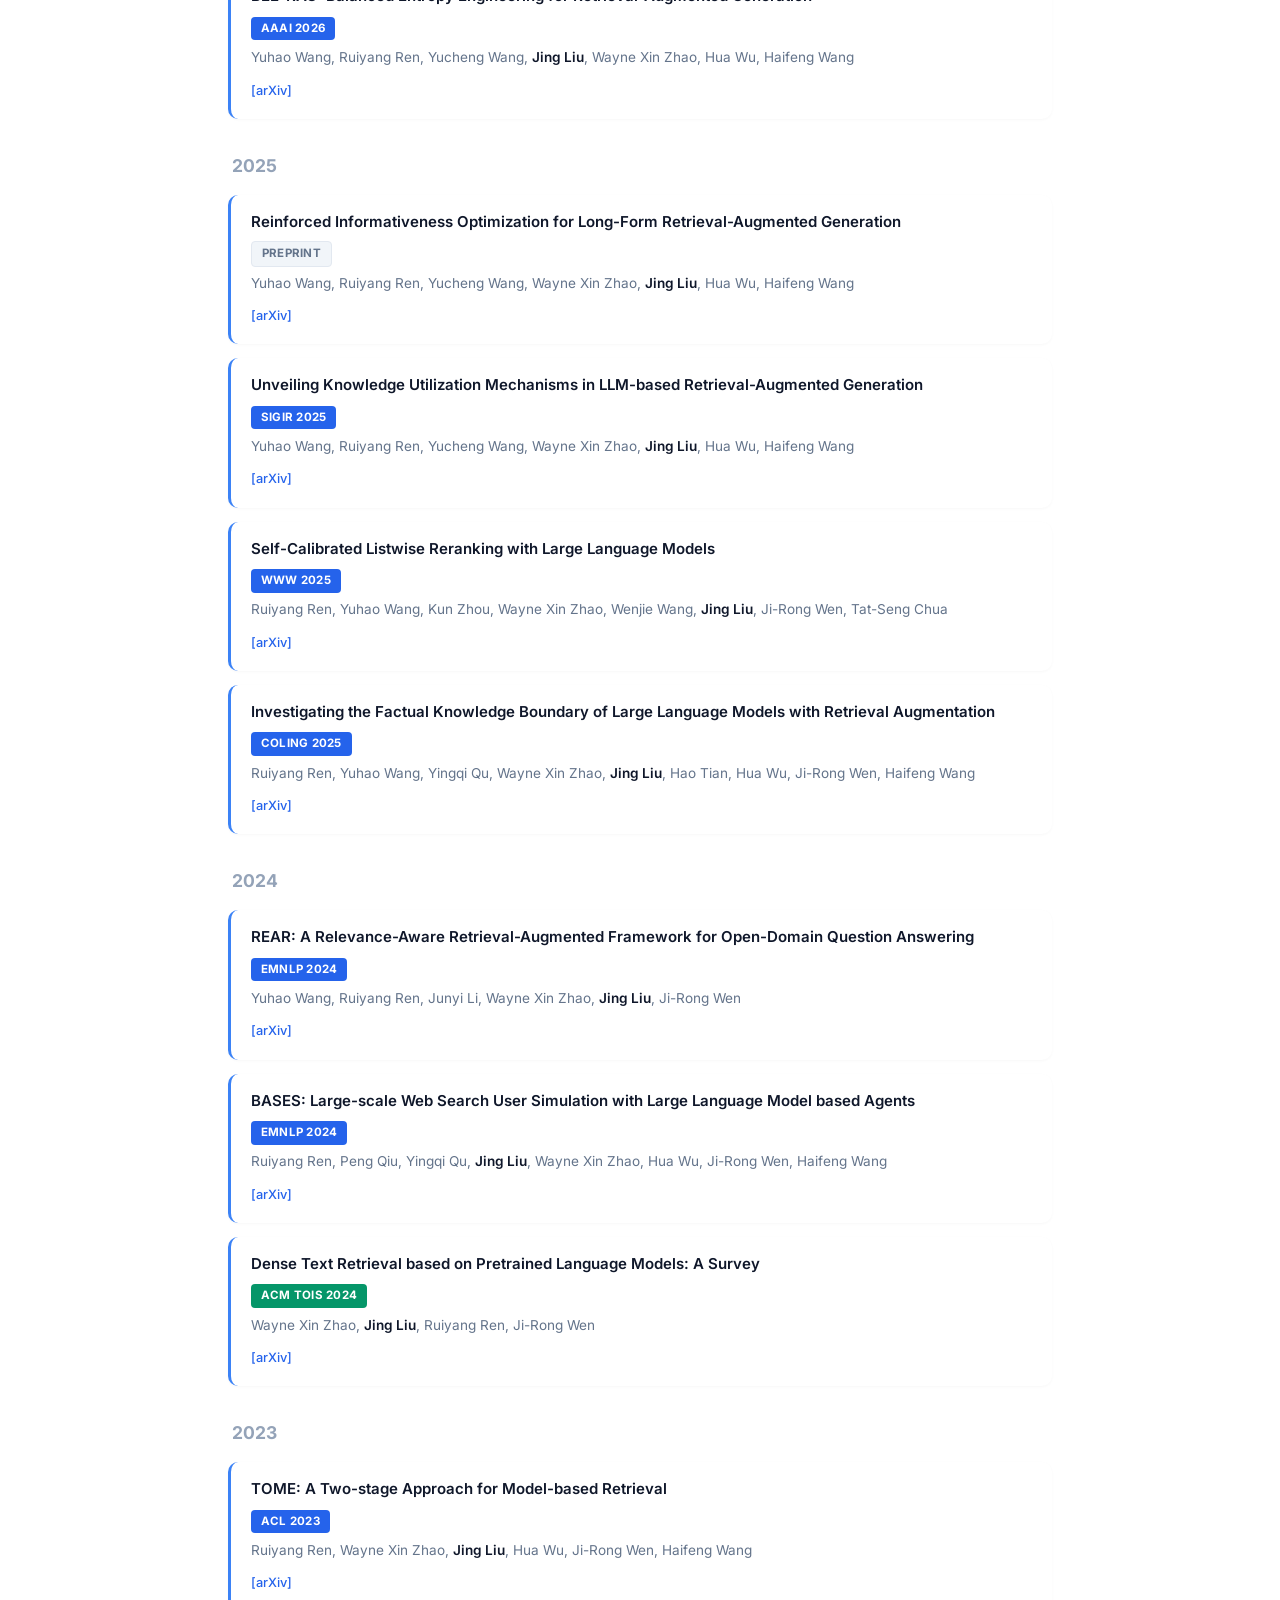
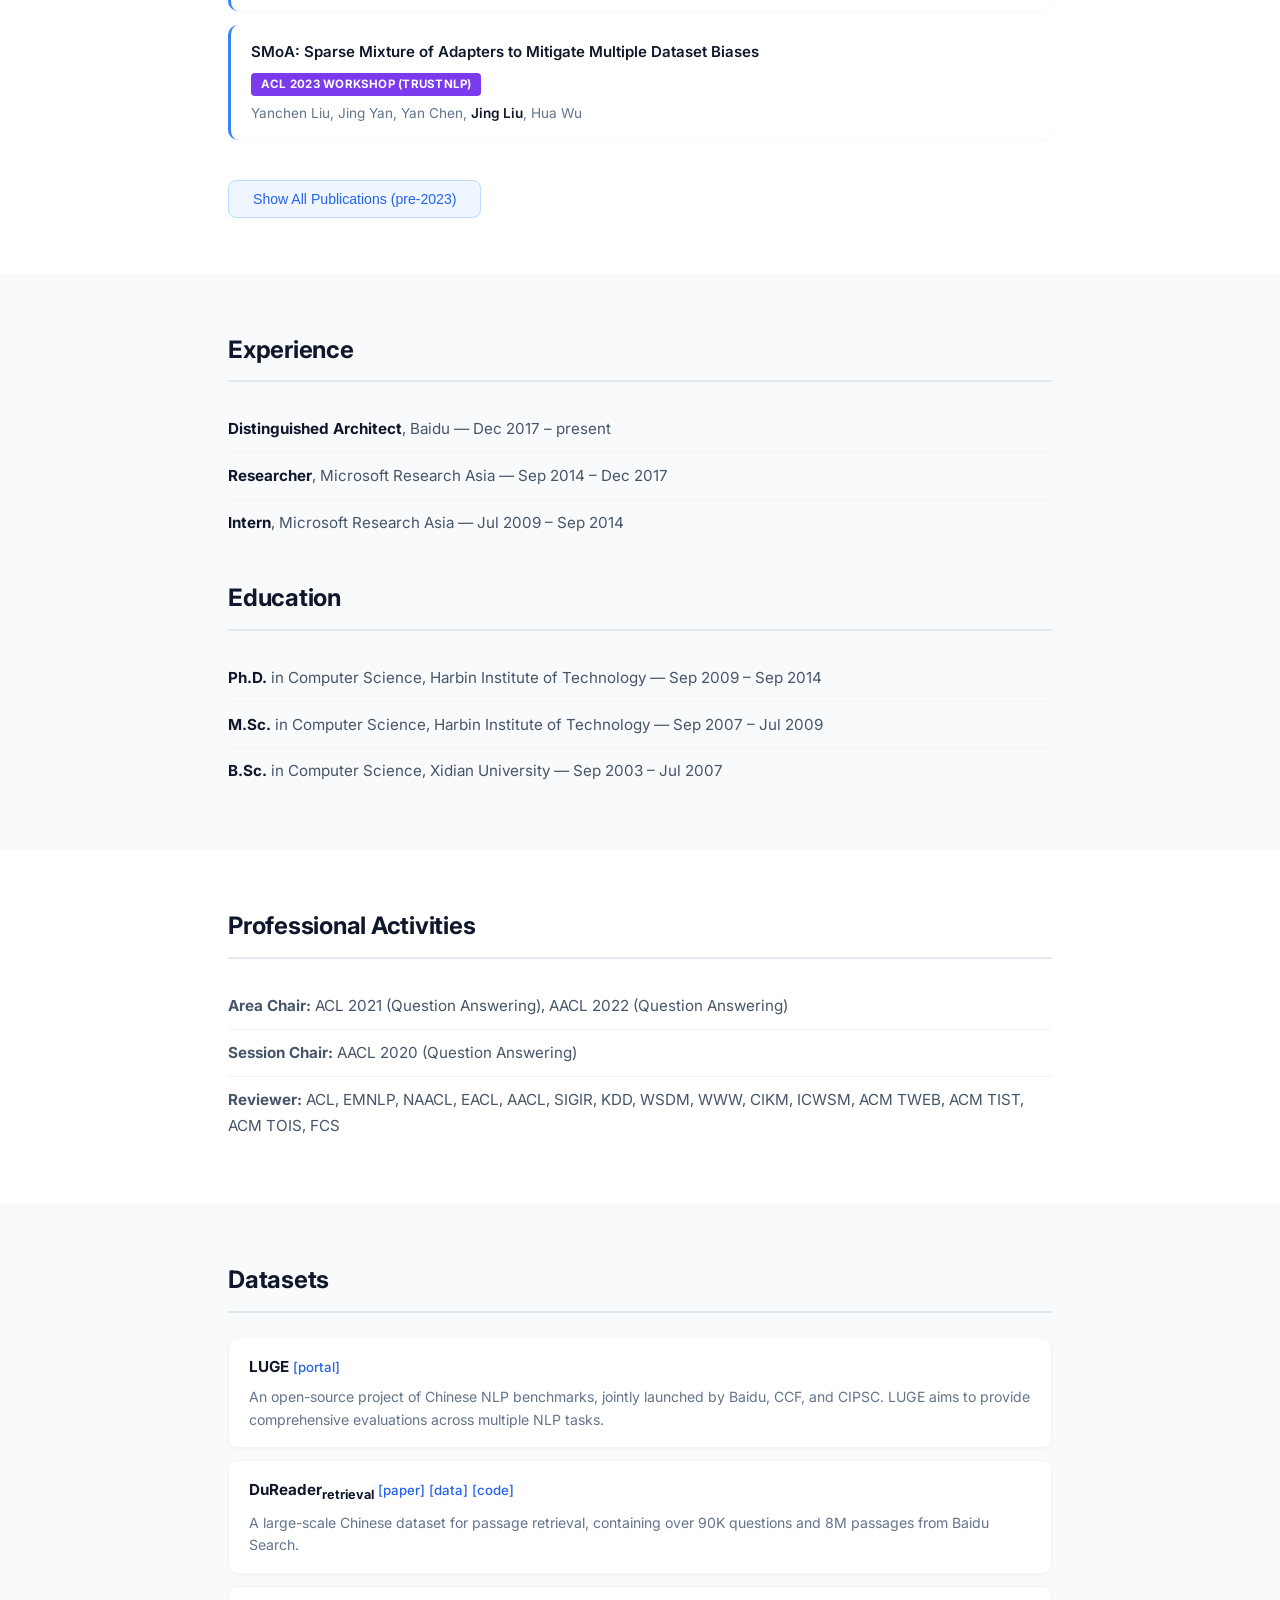
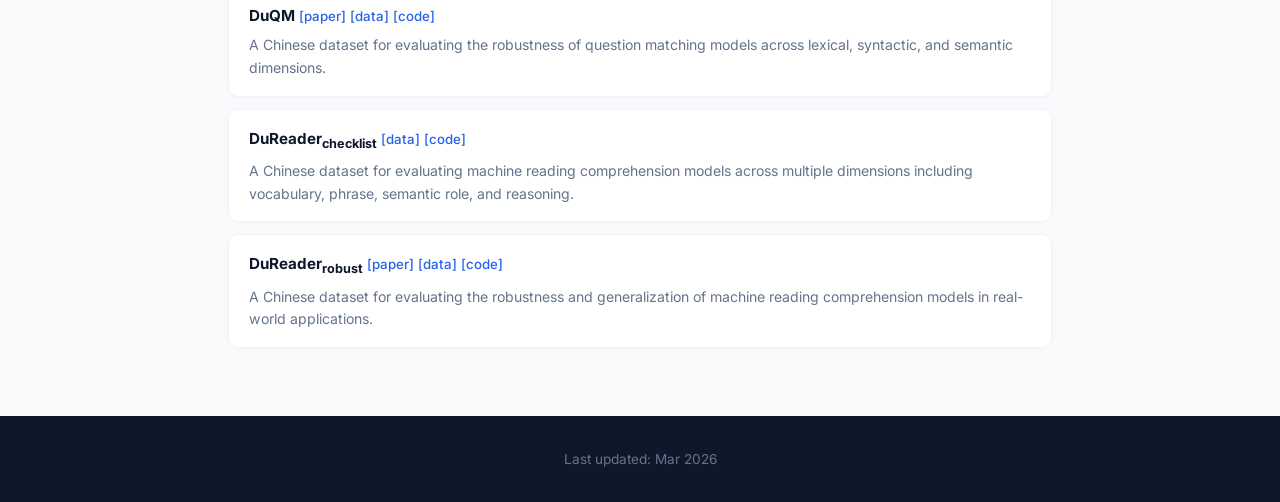
==== commit cde3008d: "Redesign homepage: modern layout, updated research focus to LLM post-training - Full visual redesign" ====
--- a/index.html
+++ b/index.html
@@ -1,796 +1,578 @@
-<!DOCTYPE HTML PUBLIC "-//W3C//DTD HTML 4.01//EN" "http://www.w3.org/TR/html4/strict.dtd">
-<html dir="LTR" lang="en">
-
+<!DOCTYPE html>
+<html lang="en">
 <head>
-<meta http-equiv="content-type" content="text/html; charset=UTF-8">
-<title>Jing Liu's Homepage</title>
-<script type="text/javascript"></script>
-<link rel="stylesheet" media="all" type="text/css"
-      href="style.css"> 
-<meta name="description" content="Jing Liu's homepage">
-<!--[if lte IE 6]><link rel="stylesheet" media="screen" type="text/css" href="ie6.css"><![endif]-->
-<script type="text/javascript">
-var gaJsHost = (("https:" == document.location.protocol) ? "https://ssl." : "http://www.");
-document.write(unescape("%3Cscript src='" + gaJsHost + "google-analytics.com/ga.js' type='text/javascript'%3E%3C/script%3E"));
-</script>
-<script type="text/javascript">
-try {
-var pageTracker = _gat._getTracker("UA-3578529-3");
-pageTracker._trackPageview();
-} catch(err) {}</script>
-<style>
-sub, sup {
-  /* Specified in % so that the sup/sup is the right size relative to the surrounding text */
-  font-size: 75%;
-
-  /* Zero out the line-height so that it doesn't interfere with the positioning that follows */
-  line-height: 0;
-
-  /* Where the magic happens: makes all browsers position the sup/sup properly, relative to the surrounding text */
-  position: relative;
-
-  /* Note that if you're using Eric Meyer's reset.css, this is already set and you can remove this rule */
-  vertical-align: baseline;
-}
-
-sup {
-  /* Move the superscripted text up */
-  top: -0.5em;
-}
-
-sub {
-  /* Move the subscripted text down, but only half as far down as the superscript moved up */
-  bottom: -0.25em;
-}
-</style>
+  <meta charset="UTF-8">
+  <meta name="viewport" content="width=device-width, initial-scale=1.0">
+  <title>Jing Liu - Baidu</title>
+  <meta name="description" content="Jing Liu's homepage. Distinguished Architect at Baidu, working on LLM Post-Training, General Agent, Coding Agent, and Deep Search.">
+  <link rel="icon" href="data:image/svg+xml,<svg xmlns='http://www.w3.org/2000/svg' viewBox='0 0 100 100'><text y='.9em' font-size='90'>JL</text></svg>">
+  <link rel="stylesheet" href="style.css">
 </head>
-
 <body>
-<ol id="nav">
-    
-    <li><a class="selected" href="./index.html" title="Home">Home</a></li>
-    <li><a href="#news" title="News">News</a></li>
-    <li><a href="#dat" title="Data">Datasets</a></li>
-    <li><a href="#pub" title="Papers">Papers</a></li>
-	<!-- <li><a href="#pat" title="Patents">Patents</a></li> -->
-    <li><a href="#act" title="Activities">Activities</a></li>
-    <li><a href="#work" title="Working">Working</a></li>
-    <li><a href="#edu" title="Educations">Educations</a></li>
-    <!-- <li><a href="./files/cv.pdf" title="Resume">Resume</a></li> -->
-	<!-- <li><a href="#links" title="Friends">Friends</a></li> -->
-</ol>
-
-<div id="wrapper">
-
-<h1 id="fff">
-    <a href="http://legendarydan.github.io" title="Jing Liu's homepage">Jing Liu（刘璟）</a></h1>
-
-<!-- <h1 id="fff"><a href="http://legendarydan.github.io" title="Jing Liu's homepage">
-	Jing Liu (&nbsp;&nbsp;&nbsp;&nbsp;&nbsp;&nbsp;&nbsp;&nbsp;&nbsp;&nbsp;&nbsp;&nbsp;<div id="name_chn"></div>)</a></h1> -->
-
-<div id="content">
-<img id="head_photo" src="./images/head-square.png" style="width: 25%; height: 25%" align="left"/>
-<!-- <p><em>Welcome!</em></p> -->
-<p> Distinguished Architect <br>     
-	Natural Language Processing Department at <a href="http://home.baidu.com/">Baidu Inc.</a>
-</p>
-<br/>
-I am a distinguished architect at <a href="https://nlp.baidu.com/">Baidu NLP</a> since December 2017, 
-<!-- where I lead a team working on augmented large language models.  -->
-<!-- including autonomous agents, automatic question answering, automated numerical reasoning and theorem proving.  -->
-Before that, I was a researcher at
-<a href="https://www.msra.cn/">Microsoft Research Asia</a> (MSRA) from September 2014 to December 2017. I obtained Ph.D. degree in
-computer science from <a href="http://en.hit.edu.cn/">Harbin Institute of Technology</a> (HIT) under the supervision of Prof. <a href="https://www.microsoft.com/en-us/research/people/hon/">Hsiao-Wuen Hon</a> (MSRA), Prof. <a href="http://ir.hit.edu.cn/~tl/">Ting Liu</a> (HIT) and Dr. <a href="https://www.microsoft.com/en-us/research/people/cyl/">Chin-Yew Lin</a> (MSRA) in September 2014. <!-- I
-participated in the joint Ph.D. program of HIT and MSRA, and I was working as a long-term research
-intern at MSRA from July 2009 to September 2014. I received M.S. degree in computer science from
-HIT under the supervision of Prof. Yu Zhang and Prof. Ting Liu in July 2009. I obtained B.S. degree
-in computer science from Xidian University (XDU) in July 2007. -->
-<!-- My research interests include open-domain question answering, information retrieval and robust natural language processing. -->
-<br/>
-<br/>
-<br/>
-<p>
-	Please contact me via <a>legendarydan (at) gmail (dot) com </a> <br/>
-	My <a href="http://weibo.com/legendarydan">Sina Weibo</a> (in Chinese) and <a href="http://twitter.com/legendarydan">Twitter</a> (in English)
-</p> 
-
-<!-- <div id="person_intro">
-
-
-
-</div> -->
-
-<div id="clear"></div>
-
-<!-- <h1>News</h1>
-<ul>
-	<li>
-		<img valign="top" src="images/new.gif" width="40" border="0">
-		I have successfully defended my Ph.D. dissertation and I will join Microsoft Research Asia in September, 2014. 
-		<div id="clear"></div>
-	</li>
-</ul> -->
-
-<a name="news"></a>
-<div id="news">
-<h1>News</h1>
-<ul>
-    <li>
-        <b>Please send me emails with your resume (for internships or FTE positions)</b> if you are interested in working with us on <b>augmented large language models, including autonomous agents, question answering, automated numerical reasoning and theorem proving</b>. Experiences with machine (incl. but not limited to deep) learning for NLP are preferred.
-    </li>
-    <!-- <li>
-        <strong>Nov 2021</strong>: The <a href="https://github.com/PaddlePaddle/RocketQA">[codes and models]</a> of <strong><a href="https://aclanthology.org/2021.emnlp-main.224.pdf">RocketQAv2</a></strong> for dense retrieval have been released at github (<a href="https://github.com/PaddlePaddle/RocketQA">repo</a>).
-    </li> -->
-    <!-- <li>
-        <strong>Sep 2021</strong>: We released a Chinese dataset namely <strong>DuQM</strong> <a href="https://arxiv.org/pdf/2112.08609.pdf">[paper]</a><a href="https://www.luge.ai/#/luge/dataDetail?id=27">[data]</a><a href="https://github.com/baidu/DuReader/tree/master/DuQM">[code/models]</a> focus on challenging the question matching models from multiple aspects, including lexical semantics, syntactic structure, misspelling and speech filler. We hosted a shared task of DuQM <a href="https://datafountain.cn/competitions/516/ranking?isRedance=0&sch=1809">[leaderboard]</a> at <a href="https://www.datafountain.cn/special/BDCI2021">2021 CCF Big Data & Computing Intelligence Contest</a>, and there were more than 4,000 registered teams and more than 9,000 submissions in the shared task. The shared task was featured in <a href="https://mp.weixin.qq.com/s/IozyUMvW9lJ9RLQeVNKhow">zh-cn</a>. 
-    </li> -->
-    <li>
-        <strong>May 2023</strong>: Our work on generative retrieval <strong><a href="#tome">📚 TOME</a></strong> was accepted by ACL 2023. 
-    </li>
-    <li>
-        <!-- <img valign="top" src="images/new.gif" width="40" border="0"> -->
-        <strong>Oct 2022</strong>: 
-        <strong><a href="#dureaderretrieval">DuReader<sub>retrieval</sub></a></strong>
-         and 
-         <strong><a href="#duqm">DuQM</a></strong> were accepted by EMNLP 2022. 
-    </li>
-    <li>
-        <strong>Mar 2022</strong>: We released a large-scale Chinese dataset <strong><a href="#dureaderretrieval">DuReader<sub>retrieval</sub></a></strong> for passage retrieval. 
-    </li>
-    <!-- <li>
-        <img valign="top" src="images/new.gif" width="40" border="0">
-        <strong>Feb 2022</strong>: <strong><a href="#dureadervis">DuReader<sub>vis</sub></a></strong> was accepted by ACL 2022. 
-    </li> -->
-    <li>
-        <strong>Sep 2021</strong>: We released a dataset <strong><a href="#duqm">DuQM</a></strong> for robust question matching. 
-    </li>
-    <li>
-        <strong>Aug 2021</strong>: <strong><a href="#rocketqav2">🚀 RocketQAv2</a></strong> was accepted by EMNLP 2021. 
-    </li>
-    <li>
-        <strong>Aug 2021</strong>: Dr. Hua Wu and I gave a talk - <strong><a href="https://www.bilibili.com/video/BV1Ug41177dQ">Benchmarks: An Industry Perspective</a></strong> at <a href="https://github.com/kwchurch/Benchmarking_past_present_future/blob/master/README.md">ACL-2021 Workshop on Benchmarking: Past, Present and Future (BPPF)</a>. 
-    </li>
-    <!-- <li>
-        <strong>Aug 2021</strong>: The <a href="https://github.com/PaddlePaddle/Research/tree/master/NLP/ACL2021-PAIR">[codes and models]</a> of <strong><a href="https://aclanthology.org/2021.findings-acl.191.pdf">PAIR</a></strong> for dense retrieval have been released at github (<a href="https://github.com/PaddlePaddle/Research/tree/master/NLP/ACL2021-PAIR">repo</a>). 
-    </li> -->
-    <!-- <li>
-        <strong>Jun 2021</strong>: The <a href="https://github.com/PaddlePaddle/Research/tree/master/NLP/NAACL2021-RocketQA">[codes and models]</a> of <strong><a href="https://arxiv.org/abs/2010.08191">RocketQAv1</a></strong> for dense retrieval have been released at github (<a href="https://github.com/PaddlePaddle/Research/tree/master/NLP/NAACL2021-RocketQA">repo</a>). 
-    </li> -->
-    <li>
-        <strong>May 2021</strong>: 
-        <strong><a href="#pair">💑 PAIR</a></strong>
-         and 
-         <strong><a href="#dureaderrobust">DuReader<sub>robust</sub></a></strong> were accepted by ACL 2021. 
-    </li>
-    <!-- <li>
-        <strong>Apr 2021</strong>: We released a Chinese dataset namely <strong>DuReader<sub>checklist</sub></strong> <a href="https://www.luge.ai/#/luge/dataDetail?id=3">[data]</a><a href="https://github.com/baidu/DuReader/tree/master/DuReader-Checklist">[code/models]</a> focus on challenging the machine reading comprehension models from multiple aspects, including understanding of vocabulary, phrase, semantic role, reasoning and so on. We hosted a shared task of DuReader<sub>checklist</sub> <a href="https://aistudio.baidu.com/aistudio/competition/detail/66">[leaderboard]</a> at <a href="http://lic2021.ccf.org.cn/">2021 Language and Intelligence Challenge</a>, and there were more than 1,080 teams and more than 4,800 submissions in the shared task. The shared task was featured in <a href="https://mp.weixin.qq.com/s/4Gmvohuzwayhfa-MH1pH0g">zh-cn</a>. 
-    </li> -->
-    <li>
-        <strong>Apr 2021</strong>: We released a dataset <strong><a href="#dureaderchecklist">DuReader<sub>checklist</sub></a></strong> for robust machine reading comprehension. 
-    </li>
-    <li>
-        <strong>Mar 2021</strong>: 
-        <strong><a href="#rocketqav1">🚀 RocketQAv1</a></strong>  was accepted by NAACL 2021.  
-    </li>
-    <li>
-        <strong>Oct 2020</strong>: We proposed <strong><a href="#rocketqav1"> RocketQAv1</a></strong>, an optimized training approach to dense passage retrieval for open-domain question answering. RocketQA achieved the 1st rank at the leaderboard of <a href="https://microsoft.github.io/msmarco/#ranking">MSMARCO Passage Ranking Task</a>. 
-        It was featured in <a href="https://mp.weixin.qq.com/s/Oa0fPy4roOveyMU0BsrRhg">zh-cn</a> and <a href="http://research.baidu.com/Blog/index-view?id=148">en-us</a>.
-    </li>
-    <!-- <li>
-        <strong>Aug 2020</strong>: Baidu, CCF (China Computer Federation) and CIPSC (Chinese Information Processing Society of China) jointly lunched the project of <strong>LUGE（千言）</strong><a href="https://luge.ai">[portal]</a>, that is an open-source project of Chinese NLP benchmarks. 
-        Specifically, LUGE aims to provide researchers with various kinds of data sets and comprehensive evaluations, and promotes the progress of Chinese NLP technology. Currently, we have collected more than 20 NLP datasets for 7 tasks from the great contributors of 11 organizations. 
-        LUGE was featured in videos (<a href="https://www.bilibili.com/video/BV1jk4y1y7Y6?from=search&seid=17592121354154345012">zh-cn</a>, <a href="https://www.bilibili.com/video/av800400457/">en-us</a>) and articles (<a href="https://mp.weixin.qq.com/s/oBMCHkUn4emTToT8014Mdg">zh-cn</a>). If you are interested in LUGE, pls. contact me. 
-        Our aim is to promote the advancement of Chinese NLP technologies by the new benchmarks.  LUGE tries to evaluate models beyond just accuracy, in terms of robustness, generalization, multi-task capabilities etc., and cover rich types of tasks, including the tasks of language understanding, language generation and multimodality. 
-    </li> -->
-    <li>
-        <strong>Aug 2020</strong>: We lunched an open-source project of Chinese NLP benchmarks 
-        <strong><a href="#luge">LUGE（千言）</a></strong>. 
-    </li>
-    <!-- <li>
-        <strong>Apr 2020</strong>: We released a Chinese dataset namely <strong>DuReader<sub>robust</sub></strong> <a href="https://arxiv.org/pdf/2004.11142">[paper]</a><a href="https://www.luge.ai/#/luge/dataDetail?id=1">[data]</a><a href="https://github.com/baidu/DuReader/tree/master/DuReader-Robust">[code/models]</a> towards evaluating the robustness of
-        machine reading comprehension models. We hosted a shared task of DuReader<sub>robust</sub> <a href="https://aistudio.baidu.com/aistudio/competition/detail/28?isFromCcf=true">[leaderboard]</a> at <a href="http://lic2020.cipsc.org.cn/">2020 Language and Intelligence Challenge</a>, and there were more than 1,500 teams and more than 4,600 submissions in the shared task. The shared task was featured in <a href="https://m.gmw.cn/toutiao/2020-11/13/content_34367011.htm">zh-cn</a>. 
-    </li> -->
-    <li>
-        <strong>Apr 2020</strong>: We released a dataset 
-        <strong><a href="#dureaderrobust">DuReader<sub>robust</sub></a></strong> for robust machine reading comprehension. 
-    </li>
-    <!-- <li>
-        Dec 2019: I gave a talk at <a href="https://nips.cc/ExpoConferences/2019/schedule?workshop_id=15">NIPS 2019 Workshop on From Research to Industrial NLP at Baidu
-        </a> about <bold>Towards Robust Machine Reading Comprehension in Industrial Applications</bold></a>. 
-    </li> -->
-    <li>
-        
-        <strong>Nov 2019</strong>: Our proposed machine reading comprehension system <strong><a href="#dnet">D-NET</a></strong> was ranked at top 1 in the <a href="https://mrqa.github.io/shared">MRQA 2019 Shared Task</a>, that tests if MRC systems can generalize beyond the datasets on which they were trained. D-NET was featured in zh-cn (<a href="https://mp.weixin.qq.com/s/_eH1JKWNGsRxKi3KPeMOdw"><bold>1</bold></a>, <a href="https://mp.weixin.qq.com/s/2V9oI6A8Ww6VBL2TO43KOQ"><bold>2</bold></a>) and <a href="https://twitter.com/MRQA2019/status/1187857606704095232"><bold>en-us</bold></a>.
-    </li>
-    <!-- <li>
-        May 2019: I gave a talk at <a href="https://nlp.baidu.com/homepage/researchIntro/activityinfo?title=2019%E8%87%AA%E7%84%B6%E8%AF%AD%E8%A8%80%E5%A4%84%E7%90%86%E5%89%8D%E6%B2%BF%E8%AE%BA%E5%9D%9B">The 2019 Frontier Forum on Natural Language Processing</a> about <a href="https://mp.weixin.qq.com/s/KQPLDhnlxks4DQNZEhEacQ"><bold>The Research and Applications of Machine Reading Comprehension at Baidu</bold></a>. 
-    </li> -->
-</ul>
-</div>
-
-<!-- <h1>Research Interests</h1>
-<ul>
-    <li> Question Answering, Information Extraction and Social Computing</li>
-</ul> -->
-
-<a name="pub"></a>
-<div id="publication">
-
-<!-- Publications -->
-<h1>Papers [<a href="http://scholar.google.com/citations?user=_NtB74oAAAAJ&hl=en">Google Scholar</a>]</h1>
-
-<ul>
-    <!-- <h2>Conferences & Workshops</h2> -->
-<br>
-
-<li>
-    <!-- <li><img valign="top" src="images/new.gif" width="40" border="0"> -->
-        <!-- <img valign="top" src="images/new.gif" width="40" border="0"> -->
-        <a name="tome"></a>
-        <img valign="top" src="images/new.gif" width="40" border="0">
-        <em><a href="https://arxiv.org/pdf/2307.11019.pdf">Investigating the Factual Knowledge Boundary of Large Language Models with Retrieval Augmentation
-        </a></em>,  
-        <a href="#">Preprint</a><br>
-        Ruiyang Ren, Yuhao Wang, Yingqi Qu, Wayne Xin Zhao, <strong><u>Jing Liu</u></strong>, Hao Tian, Hua Wu, Ji-Rong Wen, Haifeng Wang<br>
-        <div id="clear"></div>
-    </li>
-    <br>
-
-<li>
-    <!-- <li><img valign="top" src="images/new.gif" width="40" border="0"> -->
-        <!-- <img valign="top" src="images/new.gif" width="40" border="0"> -->
-        <a name="tome"></a>
-        <img valign="top" src="images/new.gif" width="40" border="0">
-        <em><a href="https://arxiv.org/pdf/2305.11161.pdf">TOME: A Two-stage Approach for Model-based Retrieval
-        </a></em>,  
-        <a href="https://2023.aclweb.org/">ACL 2023</a><br>
-        Ruiyang Ren, Wayne Xin Zhao, <strong><u>Jing Liu</u></strong>, Hua Wu, Ji-Rong Wen, Haifeng Wang<br>
-        <div id="clear"></div>
-    </li>
-    <br>
-
-    <li>
-        <!-- <li><img valign="top" src="images/new.gif" width="40" border="0"> -->
-            <!-- <img valign="top" src="images/new.gif" width="40" border="0"> -->
-            <img valign="top" src="images/new.gif" width="40" border="0">
-            <em><a href="https://arxiv.org/pdf/2305.11161.pdf">SMoA: Sparse Mixture of Adapters to Mitigate Multiple Dataset Biases
-            </a></em>,  
-            <a href="https://trustnlpworkshop.github.io/">ACL 2023 Workshop on Trustworthy Natural Language Processing (TrustNLP)
-            </a><br>
-            Yanchen Liu, Jing Yan, Yan Chen, <strong><u>Jing Liu</u></strong>, Hua Wu<br>
-            <div id="clear"></div>
-        </li>
-        <br>
-
-<li>
-    <!-- <li><img valign="top" src="images/new.gif" width="40" border="0"> -->
-        <!-- <img valign="top" src="images/new.gif" width="40" border="0"> -->
-        <img valign="top" src="images/new.gif" width="40" border="0">
-        <em><a href="https://arxiv.org/pdf/2211.14876.pdf">Dense Text Retrieval based on Pretrained Language Models: A Survey
-        </a></em>,  
-        <a href="#">Preprint</a><br>
-        Wayne Xin Zhao, <strong><u>Jing Liu</u></strong>, Ruiyang Ren, Ji-rong Wen<br>  
-        <div id="clear"></div>
-    </li>
-    <br>
-
-<li>
-    <!-- <li><img valign="top" src="images/new.gif" width="40" border="0"> -->
-        <!-- <img valign="top" src="images/new.gif" width="40" border="0"> -->
-        <em><a href="https://arxiv.org/pdf/2203.10232.pdf">DuReader<sub>retrieval</sub>: A Large-scale Chinese Benchmark for Passage Retrieval from Web Search Engine
-        </a></em>,  
-        <a href="https://2022.emnlp.org/">EMNLP 2022</a><br>
-        Yifu Qiu, Hongyu Li, Yingqi Qu, Ying Chen, Qiaoqiao She, <strong><u>Jing Liu</u></strong>, Hua Wu, Haifeng Wang<br>  
-        <!-- <a href="#">[data]</a>      
-        <a href="#">[code/models]</a>
-        <a href="#">[regular leaderboard (open)]</a> -->
-        <a href="https://github.com/baidu/DuReader/tree/master/DuReader-Retrieval">[data]</a>
-        <a href="https://github.com/PaddlePaddle/RocketQA/tree/main/research/DuReader-Retrieval-Baseline">[code/models]</a>
-        <a href="https://aistudio.baidu.com/aistudio/competition/detail/427/0/introduction">[regular leaderboard (open)]</a>
-        <a href="https://aistudio.baidu.com/aistudio/competition/detail/157/0/introduction">[LIC2022 - leaderboard (closed)]</a>
-        <div id="clear"></div>
-    </li> 
-    <br>
-
-<li>
-    <!-- <li><img valign="top" src="images/new.gif" width="40" border="0"> -->
-        <!-- <img valign="top" src="images/new.gif" width="40" border="0"> -->
-        <em><a href="https://aclanthology.org/2022.findings-acl.105.pdf">DuReader<sub>vis</sub>: A Chinese Dataset for Open-domain Document Visual Question Answering
-        </a></em>,  
-        <a href="#">Findings of ACL 2022</a><br>
-        Le Qi, Shangwen Lv, Hongyu Li, <strong><u>Jing Liu</u></strong>, Yu Zhang, Qiaoqiao She, Hua Wu, Haifeng Wang, Ting Liu<br>  
-        <a href="https://github.com/baidu/DuReader/tree/master/DuReader-vis">[data]</a> 
-        <!-- <a href="#">[data]</a>      
-        <a href="#">[code/models]</a>
-        <a href="#">[regular leaderboard (open)]</a> -->
-        <div id="clear"></div>
-    </li> 
-    <br>
-
-    <li>
-    <!-- <li><img valign="top" src="images/new.gif" width="40" border="0"> -->
-        <em><a href="https://arxiv.org/pdf/2112.08609.pdf">DuQM: A Chinese Dataset of Linguistically Perturbed Natural Questions for Evaluating the Robustness of Question Matching Models
-        </a></em>,  
-        <a href="https://2022.emnlp.org/">EMNLP 2022</a><br>
-        Hongyu Zhu, Yan Chen, Jing Yan, <strong><u>Jing Liu</u></strong>, Yu Hong, Ying Chen, Hua Wu and Haifeng Wang<br>  
-        <a href="https://www.luge.ai/#/luge/dataDetail?id=27">[data]</a>      
-        <a href="https://github.com/baidu/DuReader/tree/master/DuQM">[code/models]</a>
-        <a href="https://aistudio.baidu.com/aistudio/competition/detail/130/0/introduction">[regular leaderboard (open)]</a>
-        <a href="https://www.datafountain.cn/competitions/516">[CCF BDCI 2021 - leaderboard (closed)]</a>
-        <div id="clear"></div>
-    </li> 
-    <br>
-
-    <li>
-    <!-- <li><img valign="top" src="images/new.gif" width="40" border="0"> -->
-        <a name="rocketqav2"></a>
-        <em><a href="https://aclanthology.org/2021.emnlp-main.224.pdf">RocketQAv2: A Joint Training Method for Dense Passage Retrieval and Passage Re-ranking
-        </a></em>,  
-        <a href="https://2021.emnlp.org/">EMNLP 2021</a><br>
-        Ruiyang Ren, Yingqi Qu, <strong><u>Jing Liu</u></strong>, Wayne Xin Zhao, Qiaoqiao She, Hua Wu, Haifeng Wang and Ji-Rong Wen<br>
-        <a href="https://mp.weixin.qq.com/s/1V54GpIHyvDl_te8XFrFqQ">[blog]</a>
-        <a href="https://github.com/PaddlePaddle/RocketQA/tree/main/research/RocketQAv2_EMNLP2021">[code/models]</a>
-        <div id="clear"></div>
-    </li> 
-    <br>
-
-    <li>
-    <!-- <li><img valign="top" src="images/new.gif" width="40" border="0"> -->
-        <a name="pair"></a>
-        <em><a href="https://aclanthology.org/2021.findings-acl.191.pdf">PAIR: Leveraging Passage-Centric Similarity Relation for Improving Dense Passage Retrieval
-        </a></em>,  
-        <a href="https://2021.aclweb.org/">Findings of ACL 2021</a><br>
-        Ruiyang Ren, Shangwen Lv, Yingqi Qu, <strong><u>Jing Liu</u></strong>, Wayne Xin Zhao, Qiaoqiao She, Hua Wu, Haifeng Wang and Ji-Rong Wen<br>
-        <a href="https://github.com/PaddlePaddle/RocketQA/tree/main/research/PAIR_ACL2021">[code/models]</a>
-        <div id="clear"></div>
-    </li> 
-    <br>
-    
-    <li>
-        <a name="rocketqav1"></a>
-    <!-- <li><img valign="top" src="images/new.gif" width="40" border="0"> -->
-        <em><a href="https://arxiv.org/abs/2010.08191">RocketQA: An Optimized Training Approach to Dense Passage Retrieval for Open-Domain Question Answering</a></em>,  
-        <a href="https://2021.naacl.org/">NAACL 2021</a><br>
-        Yingqi Qu, Yuchen Ding, <strong><u>Jing Liu</u></strong>, Kai Liu, Ruiyang Ren, Wayne Xin Zhao, Daxiang Dong, Hua Wu and Haifeng Wang<br>
-        <a href="https://mp.weixin.qq.com/s/LeVo2WvvTlvpdzDuuTcdfw">[blog]</a>
-        <a href="https://github.com/PaddlePaddle/RocketQA/tree/main/research/RocketQA_NAACL2021">[code/models]</a>
-        <div id="clear"></div>
-    </li> 
-    <br>
-
-    <li>
-    <!-- <li><img valign="top" src="images/new.gif" width="40" border="0"> -->
-        <em><a href="https://arxiv.org/pdf/2004.11142">DuReader<sub>robust</sub>: A Chinese Dataset Towards Evaluating Robustness and Generalization of Machine Reading Comprehension in Real-World Applications</a></em>,  
-        <a href="https://2021.aclweb.org/">ACL 2021</a><br>
-        Hongxuan Tang, Hongyu Li, <strong><u>Jing Liu</u></strong>, Yu Hong, Hua Wu and Haifeng Wang<br>
-        <a href="https://www.luge.ai/#/luge/dataDetail?id=1">[data]</a>
-        <a href="https://github.com/baidu/DuReader/tree/master/DuReader-Robust">[code/models]</a>
-        <a href="https://aistudio.baidu.com/aistudio/competition/detail/49/0/task-definition">[regular leaderboard (open)]</a> 
-        <a href="https://aistudio.baidu.com/aistudio/competition/detail/28?isFromCcf=true">[LIC2020 - leaderboard (closed)]</a>
-        <div id="clear"></div>
-    </li> 
-    <br>
-
-    <li>
-    <!-- <li><img valign="top" src="images/new.gif" width="40" border="0"> -->
-        <em><a href="https://www.aaai.org/Papers/AAAI/2020GB/AAAI-LiuK.6841.pdf">A Robust Adversarial Training Approach to Machine Reading Comprehension</a></em>,  
-        <a href="https://aaai.org/Conferences/AAAI-20/">AAAI 2020</a><br>
-        Kai Liu, Xin Liu, An Yang, <strong><u>Jing Liu</u></strong>, Jinsong Su, Sujian Li and Qiaoqiao She<br>
-        <div id="clear"></div>
-    </li> 
-    <br>
-
-    <li>
-        <!-- <li><img valign="top" src="images/new.gif" width="40" border="0"> -->
-            <em><a href="https://arxiv.org/pdf/1911.02168">CoKE: Contextualized Knowledge Graph Embedding</a></em>,  
-            <a href="#">preprint, 2019</a><br>
-            Quan Wang, Pingping Huang, Haifeng Wang, Songtai Dai, Wenbin Jiang, <strong><u>Jing Liu</u></strong>, Yajuan Lyu, Yong Zhu, Hua Wu<br>
-            <a href="https://github.com/PaddlePaddle/Research/tree/master/KG/CoKE">[code/models]</a>
-            <div id="clear"></div>
-        </li> 
-        <br>
-
-    <li>
-        <a name="dnet"></a>
-        <!-- <li><img valign="top" src="images/new.gif" width="40" border="0"> -->
-            <em><a href="https://mrqa.github.io/2019/assets/papers/64_Paper.pdf">D-NET: A Simple Framework for Improving the Generalization of Machine Reading Comprehension</a></em>,  
-            <a href="https://mrqa.github.io/2019">EMNLP 2019 Workshop on Machine Reading for Question Answering (MRQA)</a><br>
-            Hongyu Li, Xiyuan Zhang, Yibing Liu, Yiming Zhang, Quan Wang, Xiangyang Zhou, <strong><u>Jing Liu</u></strong>, Hua Wu and Haifeng Wang<br>
-            <a href="https://mp.weixin.qq.com/s/VorMjfji_5Y_bHFXBZFXsg">[blog]</a>
-            <a href="https://github.com/baidu/DuReader/tree/master/MRQA2019-D-NET">[code/models]</a>
-            <a href="https://mrqa.github.io/2019/shared.html">[leaderboard]</a>
-            <div id="clear"></div>
-        </li> 
-        <br>
-
-    <li>
-        <!-- <li><img valign="top" src="images/new.gif" width="40" border="0"> -->
-            <em><a href="https://www.aclweb.org/anthology/P19-1226.pdf">Enhancing Pre-trained Language Representations with Rich Knowledge for Machine Reading Comprehension</a></em>,  
-            <a href="http://acl2019.org/">ACL 2019</a><br>
-            An Yang, Quan Wang, <strong><u>Jing Liu</u></strong>, Kai Liu, Yajuan Lyu, Hua Wu, Qiaoqiao She and Sujian Li<br>
-            <a href="https://mp.weixin.qq.com/s/cAAk7l-K_hHMk8_8uT16Xg">[blog]</a>
-            <a href="https://github.com/baidu/DuReader/tree/master/ACL2019-KTNET">[code/models]</a>
-            <div id="clear"></div>
-        </li> 
-        <br>
-
-        <li>
-            <!-- <li><img valign="top" src="images/new.gif" width="40" border="0"> -->
-                <em><a href="#">Towards Robust Neural Machine Reading Comprehension via Question Paraphrases</a></em>,  
-                <a href="https://ialp2019.com/">IALP 2019</a><br>
-                Ying Li, Hongyu Li and <strong><u>Jing Liu</u></strong><br>
-                <div id="clear"></div>
-            </li> 
-            <br>
-
-    <li>
-        <!-- <li><img valign="top" src="images/new.gif" width="40" border="0"> -->
-            <em><a href="https://arxiv.org/abs/1903.03289">Towards Time-Aware Distant Supervision for Relation Extraction</a></em>,  
-            <a href="#">preprint, 2019</a><br>
-            Tianwen Jiang, Sendong Zhao, <strong><u>Jing Liu</u></strong>, Jin-Ge Yao, Ming Liu, Bing Qin, Ting Liu, Chin-Yew Lin<br>
-            <div id="clear"></div>
-        </li> 
-        <br>
-
-    <li>
-    <!-- <li><img valign="top" src="images/new.gif" width="40" border="0"> -->
-        <em><a href="http://www.aclweb.org/anthology/D18-1427">Answer-focused and Position-aware Neural Question Generation</a></em>,  
-        <a href="http://emnlp2018.org/">EMNLP 2018</a><br>
-        Xingwu Sun, <strong><u>Jing Liu</u></strong>, Yajuan Lyu, Yanjun Ma and Shi Wang<br>
-        <div id="clear"></div>
-    </li> 
-    <br>
-
-    <li>
-    <!-- <li><img valign="top" src="images/new.gif" width="40" border="0"> -->
-        <em><a href="http://www.aclweb.org/anthology/K18-1046">Aggregated Semantic Matching for Short Text Entity Linking</a></em>, 
-        <a href="http://www.conll.org/2018">CoNLL 2018</a><br>
-        Feng Nie, Shuyan Zhou, <strong><u>Jing Liu</u></strong>, Jinpeng Wang, Chin-Yew Lin and Rong Pan<br>
-        <div id="clear"></div>
-    </li> 
-    <br>
-
-    <li>
-        <em><a href="http://aclweb.org/anthology/C18-1018">Neural Math Word Problem Solver with Reinforcement Learning</a></em>, 
-        <a href="http://coling2018.org/">COLING 2018</a><br>
-        Danqing Huang, <strong><u>Jing Liu</u></strong>, Chin-Yew Lin and Jian Yin<br>
-        <div id="clear"></div>
-    </li> 
-    <br>
-
-    <li>
-        <em><a href="https://arxiv.org/pdf/1711.05073">DuReader: a Chinese Machine Reading Comprehension Dataset from Real-world Applications</a></em>, 
-        <a href="https://mrqa2018.github.io/">ACL 2018 Workshop on Machine Reading for Question Answering (MRQA)</a><br>
-        Wei He, Kai Liu, <strong><u>Jing Liu</u></strong>, Yajuan Lyu, Shiqi Zhao, Xinyan Xiao, Yuan Liu, Yizhong Wang, Hua Wu, Qiaoqiao She, Xuan Liu, Tian Wu, Haifeng Wang<br>
-        <a href="https://ai.baidu.com//broad/subordinate?dataset=dureader">[data]</a>
-        <a href="https://github.com/baidu/DuReader/tree/master/DuReader-2.0">[code/models]</a>
-        <a href="https://ai.baidu.com/broad/leaderboard?dataset=dureader">[leaderboard (open)]</a>
-        
-        
-        <div id="clear"></div>
-    </li> 
-    <br>
-
-    <li>
-        <em><a href="https://arxiv.org/pdf/1806.03578">Adaptations of ROUGE and BLEU to Better Evaluate Machine Reading Comprehension Task</a></em>, 
-        <a href="https://mrqa2018.github.io/">ACL 2018 Workshop on Machine Reading for Question Answering (MRQA)</a><br>
-        An Yang, Kai Liu, <strong><u>Jing Liu</u></strong>, Yajuan Lyu, Sujian Li<br>
-        <div id="clear"></div>
-    </li>
-    <br>
-
-    <li>
-            <em><a href="https://arxiv.org/pdf/1805.02220">Multi-Passage Machine Reading Comprehension with Cross-Passage Answer Verification</a></em>, 
-            <a href="http://acl2018.org/">ACL 2018</a><br>
-            Yizhong Wang, Kai Liu, <strong><u>Jing Liu</u></strong>, Wei He, Yajuan Lyu, Hua Wu, Sujian Li, Haifeng Wang<br>
-            <!-- <a href="#">[pdf]</a> <a href="" >[slides]</a> -->
-            <div id="clear"></div>
-        </li> 
-        <br>
-
-	<li>
-        <em><a href="http://www.lrec-conf.org/proceedings/lrec2018/pdf/414.pdf">Revisiting Distant Supervision for Relation Extraction</a></em>,  
-        <a href="http://lrec2018.lrec-conf.org/">LREC 2018</a><br>
-        Tingsong Jiang, <strong><u>Jing Liu</u></strong> and Chin-Yew Lin<br>
-		<a href="http://aka.ms/relationie">[data]</a>
-        <div id="clear"></div>
-    </li> 
-    <br>
-
-    <li>
-        <em><a href="http://www.aclweb.org/anthology/I17-2032.pdf">A Statistical Framework for Product Description Generation</a></em>, 
-            <a href="http://ijcnlp2017.org/">IJCNLP 2017</a><br>
-            Jinpeng Wang, Yutai Hou, <strong><u>Jing Liu</u></strong>, Yunbo Cao and Chin-Yew Lin<br>
-            <!-- <a href="#">[pdf]</a> <a href="" >[slides]</a> -->
-            <div id="clear"></div>
-        </li> 
-    <br>
-
-    <li>
-        <em><a href="http://www.aclweb.org/anthology/P16-1037.pdf">News Citation Recommendation with Implicit and Explicit Semantics</a></em>, 
-            <a href="http://acl2016.org/">ACL 2016</a><br>
-            Hao Peng, <strong><u>Jing Liu</u></strong> and Chin-Yew Lin<br>
-            <!-- <a href="#">[pdf]</a> <a href="" >[slides]</a> -->
-            <div id="clear"></div>
-        </li> 
-    <br>
-
-    <li>
-        <em><a href="http://www.aclweb.org/anthology/P/P16/P16-1124.pdf">Knowledge Base Completion via Coupled Path Ranking</a></em>, 
-            <a href="http://acl2016.org/">ACL 2016</a><br>
-            Quan Wang, <strong><u>Jing Liu</u></strong>, Yuanfei Luo, Bin Wang and Chin-Yew Lin<br>
-            <!-- <a href="#">[pdf]</a> <a href="" >[slides]</a> -->
-            <div id="clear"></div>
-        </li> 
-    <br>
-
-    <li>
-        <em><a href="http://aclweb.org/anthology/P16-1116.pdf">RBPB: Regularization-Based Pattern Balancing Method for Event Extraction</a></em>
-        <a href="http://acl2016.org/">ACL 2016</a><br>
-            Lei Sha, <strong><u>Jing Liu</u></strong>, Chin-Yew Lin, Sujian Li, Baobao Chang and Zhifang Sui<br>
-            <!-- <a href="#">[pdf]</a> <a href="" >[slides]</a> -->
-            <div id="clear"></div>
-        </li> 
-    <br>
-
-    <li>
-        <em><a href="https://jyunyu.csie.org/docs/pubs/cikm2015paper.pdf">Improving Ranking Consistency for Web Search by Leveraging Knowledge Base and Search Logs</a></em>, 
-        <a href="http://cikm-2015.org/">CIKM 2015</a><br>
-        Jyun-Yu Jiang, <strong><u>Jing Liu</u></strong>, Chin-Yew Lin and Pu-Jen Cheng <br>
-		<!-- <a href="#">[pdf]</a> <a href="" >[slides]</a> -->
-        <div id="clear"></div>
-    </li> 
-    <br>
-
-	<li>
-        <em><a href="http://www.aclweb.org/anthology/D14-1118.pdf">A Regularized Competition Model for Question Difficulty Estimation in Community Question Answering Services</a></em>, <a href="http://emnlp2014.org">EMNLP 2014</a><br>
-        Quan Wang, <strong><u>Jing Liu</u></strong>, Bin Wang and Li Guo <br>
-		<!-- <a href="http://emnlp2014.org/papers/pdf/EMNLP2014118.pdf">[pdf]</a> <a href="" >[slides]</a> -->
-        <div id="clear"></div>
-    </li> 
-    <br>
-	
-	<li>
-        <em><a href="http://ieeexplore.ieee.org/xpl/articleDetails.jsp?reload=true&arnumber=6921626">A Computational Approach to Measuring the Correlation between Expertise and Social Media Influence for Celebrities on Microblogs</a></em>, <a href="http://www.asonam2014.org/">ASONAM 2014</a><br>
-        Xin Zhao, <strong><u>Jing Liu</u></strong>, Yulan He, Chin-Yew Lin and Ji-Rong Wen <br>
-		<!-- <a href="http://ieeexplore.ieee.org/xpl/articleDetails.jsp?reload=true&arnumber=6921626">[pdf]</a> <a href="" >[slides]</a> -->
-        <div id="clear"></div>
-    </li> 
-    <br>
-
-    <li>      
-        <em><a href="http://aclweb.org/anthology/D/D13/D13-1009.pdf">Question Difficulty Estimation in Community Question Answering Services</a></em>, 
-        <a href="http://hum.csse.unimelb.edu.au/emnlp2013/">EMNLP 2013</a><br>
-        <strong><u>Jing Liu</u></strong>, Quan Wang, Chin-Yew Lin and Hsiao-Wuen Hon <br>
-		<!-- <a href="http://aclweb.org/anthology/D/D13/D13-1009.pdf">[pdf]</a> <a href="" >[slides]</a> -->
-        <div id="clear"></div>
-    </li> 
-    <br>
-
-    <li>
-        <em><a href="http://aclweb.org/anthology/D/D13/D13-1159.pdf">A Hierarchical Entity-based Approach to Structuralize User Generated Content in Social Media: A Case of Yahoo! Answers</a></em>, 
-        <a href="http://hum.csse.unimelb.edu.au/emnlp2013/">EMNLP 2013</a><br>
-        Baichuan Li, <strong><u>Jing Liu</u></strong>, Chin-Yew Lin, Irwin King and Michael R. Lyu <br>
-		<!-- <a href="http://aclweb.org/anthology/D/D13/D13-1159.pdf">[pdf]</a> <a href="" >[slides]</a> -->
-        <div id="clear"></div>
-    </li>
-    <br>
-	
-    <li>
-        <em><a href="https://www.microsoft.com/en-us/research/wp-content/uploads/2013/02/2013-wsdm-p495-liu.pdf">What's in a Name? An Unsupervised Approach to Link Users across Communities
-</a></em>, 
-        <a href="http://www.wsdm2013.org/" >WSDM 2013</a><br>
-        <strong><u>Jing Liu</u></strong>, Fan Zhang, Xinying Song, Young-In Song, Chin-Yew Lin and Hsiao-Wuen Hon <br>
-        <!-- <a href="http://dl.acm.org/authorize?6896780">[pdf]</a> <a href="" >[slides]</a> <a href="" >[poster]</a> -->
-    </li>    
-    <br>
-	
-    <li>
-        <em><a href="https://www.microsoft.com/en-us/research/wp-content/uploads/2010/10/2012-cikm-2387.pdf">An Unsupervised Method for Author Extraction from Web Pages Containing User-Generated Content</a></em>, 
-        <a href="http://www.cikm2012.org/" >CIKM 2012</a> 
-        <br>
-        <strong><u>Jing Liu</u></strong>, Xinying Song, Jingtian Jiang and Chin-Yew Lin <br>
-        <!-- <a href="http://dl.acm.org/authorize?6868012">[pdf]</a> <a href="" >[poster]</a>
-        <br> -->
-        <div id="clear"></div>
-    </li>
-    <br>
-	
-    
-    <li>
-        <em><a href="https://www.microsoft.com/en-us/research/wp-content/uploads/2011/07/2011-sigir-p425-1.pdf">Competition-based User Expertise Score Estimation</a></em>, 
-        <a href="http://www.sigir2011.org/" >SIGIR 2011</a><br>
-        <strong><u>Jing Liu</u></strong>, Young-In Song and Chin-Yew Lin <br>
-        <!-- <a href="http://dl.acm.org/authorize?6550339">[pdf]</a> <a href="" >[slides]</a><br> -->
-        <div id="clear"></div>
-    </li>
-    <br>
-    
-    <li>
-        <em> <a href="https://www.microsoft.com/en-us/research/wp-content/uploads/2010/10/2010-cikm-p39.pdf" title="PDF file" >Automatic Extraction of Web Data Records Containing User-Generated Content</a></em>, 
-        <a href="http://www.yorku.ca/cikm10/" >CIKM 2010</a> 
-        <br>
-        Xinying Song, <strong><u>Jing Liu</u></strong>, Yunbo Cao, Chin-Yew Lin and Hsiao-Wuen Hon <br>
-        <!-- <a href="http://dl.acm.org/authorize?396592">[pdf]</a> 
-        <br>         -->
-        <div id="clear"></div>
-    </li>
-    <br>
-
-    <li>
-        <em> <a href="http://research.nii.ac.jp/ntcir/workshop/OnlineProceedings8/NTCIR/03-NTCIR8-CQA-SongY.pdf" title="PDF file" >Microsoft Research Asia with Redmond at the NTCIR-8 Community QA Pilot Task</a></em>, 
-        <a href="http://research.nii.ac.jp/ntcir/ntcir-ws8/ws-en.html" >NTCIR 2010</a> 
-        <br>
-        Young-In Song, <strong><u>Jing Liu</u></strong>, Tetsuya Sakai, Xinjing Wang, Guwen Feng, Yunbo Cao, Hisami Suzuki and Chin-Yew Lin <br>
-        <!-- <a href="http://research.nii.ac.jp/ntcir/workshop/OnlineProceedings8/NTCIR/03-NTCIR8-CQA-SongY.pdf" title="PDF file">[pdf]</a> 
-        <br> 
-         --><div id="clear"></div>
-    </li>
-    <br>
-    
-    <!-- <h2>Workshops</h2> -->
-</ul>
-</div>
-
-
-<a name="dat"></a>
-<div id="dat">
-<h1>Datasets</h1>
-<ul>
-    <li>
-        <a name="luge"></a>
-        <strong>LUGE（千言）<a href="https://luge.ai">[portal]</a></strong> <br>
-        Baidu, CCF (China Computer Federation) and CIPSC (Chinese Information Processing Society of China) jointly lunched the project of LUGE（千言）, that is an open-source project of Chinese NLP benchmarks. 
-        LUGE was featured in videos (<a href="https://www.bilibili.com/video/BV1jk4y1y7Y6?from=search&seid=17592121354154345012">zh-cn</a>, <a href="https://www.bilibili.com/video/av800400457/">en-us</a>) and articles (<a href="https://mp.weixin.qq.com/s/oBMCHkUn4emTToT8014Mdg">zh-cn</a>). If you are interested in contributing to LUGE, pls. contact me. 
-    </li>
-    <br>
-    <li>
-        <a name="dureaderretrieval"></a>
-        <strong>DuReader<sub>retrieval</sub> <a href="https://arxiv.org/abs/2203.10232">[paper]</a><a href="https://github.com/baidu/DuReader/tree/master/DuReader-Retrieval">[data]</a><a href="https://github.com/PaddlePaddle/RocketQA/tree/main/research/DuReader-Retrieval-Baseline">[code/models]</a><a href="https://aistudio.baidu.com/aistudio/competition/detail/157/0/introduction">[LIC2022 - leaderboard]</a></strong>
-        <br>
-        We released DuReader<sub>retrieval</sub>, a large-scale Chinese dataset for passage retrieval. The dataset contains over 90K questions and 8M passages from Baidu Search.
-        We hosted a shared task of DuReader<sub>retrieval</sub> at <a href="http://lic2022.cipsc.org.cn/">2022 Language and Intelligence Challenge</a>, and there were more than 794 teams and more than 910 submissions in the shared task. The shared task was featured in <a href="https://mp.weixin.qq.com/s/oCN_HLlvKFTOZ_sYtdh3rA">zh-cn</a>. 
-    </li>
-    <br>
-    <!-- <li>
-        <a name="dureadervis"></a>
-        <img valign="top" src="images/new.gif" width="40" border="0">
-        <strong>DuReader<sub>vis</sub> <a href="#">[paper]</a><a href="#">[data]</a><a href="#">[code/models]</a><a href="https://aistudio.baidu.com/aistudio/competition/detail/130/0/introduction">[regular leaderboard (open)]</a></strong>
-        <br>
-        We will release a Chinese dataset namely DuReader<sub>vis</sub> for the task of open-domain document visual question answering. The major challenges include (1) long document understanding; (2) noisy texts; and (3) multi-span answer extraction. 
-        The shared task was featured in <a href="https://mp.weixin.qq.com/s/IozyUMvW9lJ9RLQeVNKhow">zh-cn</a>. 
-    </li>
-    <br> -->
-    <li>
-        <a name="duqm"></a>
-        <strong>DuQM <a href="https://arxiv.org/pdf/2112.08609.pdf">[paper]</a><a href="https://www.luge.ai/#/luge/dataDetail?id=27">[data]</a><a href="https://github.com/baidu/DuReader/tree/master/DuQM">[code/models]</a><a href="https://aistudio.baidu.com/aistudio/competition/detail/130/0/introduction">[regular leaderboard (open)]</a></strong><a href="https://www.datafountain.cn/competitions/516">[CCF BDCI 2021 - leaderboard (closed)]</a>
-        <br>
-        We released a Chinese dataset namely DuQM towards challenging the question matching models from multiple aspects, including lexical semantics, syntactic structure, misspelling and speech filler. We hosted a shared task of DuQM at <a href="https://www.datafountain.cn/special/BDCI2021">2021 CCF Big Data & Computing Intelligence Contest</a>, and there were more than 4,000 registered teams and more than 9,000 submissions in the shared task. The shared task was featured in <a href="https://mp.weixin.qq.com/s/IozyUMvW9lJ9RLQeVNKhow">zh-cn</a>. 
-    </li>
-    <br>
-    <li>
-        <a name="dureaderchecklist"></a>
-        <strong>DuReader<sub>checklist</sub> <a href="https://www.luge.ai/#/luge/dataDetail?id=3">[data]</a><a href="https://github.com/baidu/DuReader/tree/master/DuReader-Checklist">[code/models]</a><a href="https://aistudio.baidu.com/aistudio/competition/detail/49/0/task-definition">[regular leaderboard (open)]</a></strong><a href="https://aistudio.baidu.com/aistudio/competition/detail/66">[LIC2021 - leaderboard(closed)]</a>
-        <br>
-        We released a Chinese dataset namely DuReader<sub>checklist</sub> towards challenging the machine reading comprehension models from multiple aspects, including understanding of vocabulary, phrase, semantic role, reasoning and so on. We hosted a shared task of DuReader<sub>checklist</sub> at <a href="http://lic2021.ccf.org.cn/">2021 Language and Intelligence Challenge</a>, and there were more than 1,080 teams and more than 4,800 submissions in the shared task. The shared task was featured in <a href="https://mp.weixin.qq.com/s/4Gmvohuzwayhfa-MH1pH0g">zh-cn</a>. 
-    </li>
-    <br>
-    <li>
-        <a name="dureaderrobust"></a>
-        <strong>DuReader<sub>robust</sub> <a href="https://arxiv.org/pdf/2004.11142">[paper]</a><a href="https://www.luge.ai/#/luge/dataDetail?id=1">[data]</a><a href="https://github.com/baidu/DuReader/tree/master/DuReader-Robust">[code/models]</a><a href="https://aistudio.baidu.com/aistudio/competition/detail/49/0/task-definition">[regular leaderboard (open)]</a></strong><a href="https://aistudio.baidu.com/aistudio/competition/detail/28?isFromCcf=true">[LIC2020 - leaderboard (closed)]</a>
-        <br>
-        We released a Chinese dataset namely DuReader<sub>robust</sub> towards evaluating the robustness of
-        machine reading comprehension models. We hosted a shared task of DuReader<sub>robust</sub> at <a href="http://lic2020.cipsc.org.cn/">2020 Language and Intelligence Challenge</a>, and there were more than 1,500 teams and more than 4,600 submissions in the shared task. The shared task was featured in <a href="https://m.gmw.cn/toutiao/2020-11/13/content_34367011.htm">zh-cn</a>. 
-    </li>
-    <!-- <li>
-        <strong>DuReader</strong>: We released a Chinese dataset namely <strong>DuReader<sub>robust</sub></strong> <a href="https://arxiv.org/pdf/2004.11142">[paper]</a><a href="https://www.luge.ai/#/luge/dataDetail?id=1">[data]</a><a href="https://github.com/baidu/DuReader/tree/master/DuReader-Robust">[code/models]</a> towards evaluating the robustness of
-        machine reading comprehension models. We hosted a shared task of DuReader<sub>robust</sub> <a href="https://aistudio.baidu.com/aistudio/competition/detail/28?isFromCcf=true">[leaderboard]</a> at <a href="http://lic2020.cipsc.org.cn/">2020 Language and Intelligence Challenge</a>, and there were more than 1,500 teams and more than 4,600 submissions in the shared task. The shared task was featured in <a href="https://m.gmw.cn/toutiao/2020-11/13/content_34367011.htm">zh-cn</a>. 
-    </li> -->
-</ul>
-</div>
-
-
-
-
-<div id="Activities">
-    <h1>Professional Activities</h1>
-    <ul>
-    <li>Area Chair: ACL 2021 (Question Answering), AACL 2022 (Question Answering)</li>
-    <li>Session Chair: AACL 2020 (Question Answering)</li>
-    <li>Program commitee/reviewer, ACL, EMNLP, NAACL, EACL, AACL, SIGIR, KDD, WSDM, WWW, CIKM, ICWSM, ACM Transactions on the Web (TWEB), ACM Transactions on Intelligent Systems and Technology (TIST), ACM Transactions on Information Systems (TOIS), Frontiers of Computer Science (FCS)</li>
-    <!-- <li>Program commitee/reviewer, EMNLP 2012, EMNLP 2013, ACL 2014, NAACL 2015, ACL 2015, EMNLP 2015, ACL 2016, EACL 2017, EMNLP 2017, NAACL 2018, ACL 2018, ACL 2019, ACL 2020, EMNLP 2020, AACL 2020, NAACL 2021, ACM Transactions on the Web (TWEB), ACM Transactions on Intelligent Systems and Technology (TIST), Frontiers of Computer Science (FCS)</li>  -->
-    <!-- <li>Reviewer, ACM Transactions on the Web (TWEB), ACM Transactions on Intelligent Systems and Technology (TIST), Frontiers of Computer Science (FCS)</li>  -->
-    <!-- <li>Secondary reviewer, TOIS, CIKM 2010, WWW 2012, SIGIR 2012, SIGIR 2013, WSDM 2014, WWW 2014, EACL 2014, ICWSM 2014, KDD 2014, WWW 2015, KDD 2015</li>  -->
-    <!-- <li>December 2019, NeurIPS'19, Vancouver, Canada</li>
-    <li>November 2019, EMNLP'19, Hongkong, China</li>
-    <li>July 2018, ACL'18, Melbourne, Australia</li>
-    <li>August 2016, ACL'16, Berlin, Bermany</li>
-	<li>February 2013, WSDM'13, Rome, Italy</li> 
-	<li>October 2012, CIKM'12, Hawii, USA</li> 
-	<li>July 2011, SIGIR'11, Beijing, China</li>  -->
+
+<!-- ========== Navigation ========== -->
+<nav>
+  <div class="container">
+    <span class="nav-name">Jing Liu</span>
+    <div class="nav-links">
+      <a href="#about">About</a>
+      <a href="#hiring">Join Us</a>
+      <a href="#publications">Papers</a>
+      <a href="#experience">Experience</a>
+      <a href="#activities">Activities</a>
+      <a href="#datasets">Datasets</a>
+    </div>
+  </div>
+</nav>
+
+<!-- ========== Hero ========== -->
+<header class="hero">
+  <div class="container">
+    <div class="hero-photo">
+      <img src="./images/head-square.png" alt="Jing Liu">
+    </div>
+    <div class="hero-info">
+      <h1>Jing Liu（刘璟）</h1>
+      <div class="subtitle">Distinguished Architect, Baidu</div>
+      <div class="bio-short">Leading LLM post-training efforts at Baidu, focusing on alignment, general agents, coding agents, and deep search.</div>
+      <div class="hero-links">
+        <a href="mailto:legendarydan@gmail.com"><svg width="16" height="16" viewBox="0 0 24 24" fill="none" stroke="currentColor" stroke-width="2" stroke-linecap="round" stroke-linejoin="round"><rect x="2" y="4" width="20" height="16" rx="2"/><path d="M22 4l-10 8L2 4"/></svg> Email</a>
+        <a href="https://x.com/legendarydan" target="_blank"><svg width="16" height="16" viewBox="0 0 24 24" fill="currentColor"><path d="M18.244 2.25h3.308l-7.227 8.26 8.502 11.24H16.17l-5.214-6.817L4.99 21.75H1.68l7.73-8.835L1.254 2.25H8.08l4.713 6.231zm-1.161 17.52h1.833L7.084 4.126H5.117z"/></svg> X</a>
+        <a href="https://scholar.google.com/citations?user=_NtB74oAAAAJ&hl=en" target="_blank"><svg width="16" height="16" viewBox="0 0 24 24" fill="currentColor"><path d="M5.242 13.769L0 9.5 12 0l12 9.5-5.242 4.269C17.548 11.249 14.978 9.5 12 9.5c-2.977 0-5.548 1.748-6.758 4.269zM12 10a7 7 0 1 0 0 14 7 7 0 0 0 0-14z"/></svg> Scholar</a>
+      </div>
+      <div class="tags">
+        <span class="tag tag-pt">LLM Post-Training</span>
+        <span class="tag tag-pt">RLHF / Alignment</span>
+        <span class="tag tag-pt">Agentic RL</span>
+        <span class="tag tag-pt">Reasoning RL</span>
+        <span class="tag tag-pt">On-Policy Distillation</span>
+        <span class="tag tag-agent">General Agent</span>
+        <span class="tag tag-agent">Coding Agent</span>
+        <span class="tag tag-search">Deep Search</span>
+      </div>
+    </div>
+  </div>
+</header>
+
+<!-- ========== About ========== -->
+<section class="about bg-white" id="about">
+  <div class="container">
+    <h2>About</h2>
+    <p>
+      I lead the LLM Post-Training team at <a href="https://home.baidu.com/">Baidu</a>, where our work spans post-training alignment (RLHF, agentic RL, reasoning RL, reward modeling, on-policy distillation, data curation), general agents (tool use, planning, multi-agent systems), coding agents (SWE agent, WebDev agent), and deep search (deep search, wide search, deep research).
+    </p>
+    <p style="margin-top:12px;">
+      Before joining Baidu in December 2017, I was a researcher at <a href="https://www.msra.cn/">Microsoft Research Asia</a> (MSRA), working on information retrieval, question answering, and knowledge bases. I obtained my Ph.D. in computer science from <a href="http://en.hit.edu.cn/">Harbin Institute of Technology</a> (HIT) under the supervision of Prof. <a href="https://www.microsoft.com/en-us/research/people/hon/">Hsiao-Wuen Hon</a>, Prof. <a href="http://ir.hit.edu.cn/~tl/">Ting Liu</a>, and Dr. <a href="https://www.microsoft.com/en-us/research/people/cyl/">Chin-Yew Lin</a>.
+    </p>
+  </div>
+</section>
+
+<!-- ========== Hiring ========== -->
+<section class="hiring" id="hiring">
+  <div class="container">
+    <h2>We Are Hiring</h2>
+    <p class="hiring-intro">
+      The LLM Post-Training team at Baidu is looking for talented engineers and researchers. Both internship and full-time positions are available.
+    </p>
+    <div class="hiring-grid">
+      <div class="hiring-card">
+        <h3>Post-Training</h3>
+        <p>RLHF, agentic RL, reasoning RL, reward modeling, on-policy distillation, data curation</p>
+      </div>
+      <div class="hiring-card">
+        <h3>Coding Agent</h3>
+        <p>SWE agent, WebDev agent</p>
+      </div>
+      <div class="hiring-card">
+        <h3>General Agent</h3>
+        <p>Tool use, planning, multi-agent systems</p>
+      </div>
+      <div class="hiring-card">
+        <h3>Deep Search</h3>
+        <p>Deep search, wide search, deep research</p>
+      </div>
+    </div>
+    <p class="hiring-contact">
+      Interested? Send your resume to <code>legendarydan (at) gmail (dot) com</code>
+    </p>
+  </div>
+</section>
+
+<!-- ========== Selected Publications (2023+) ========== -->
+<section class="publications-selected bg-white" id="publications">
+  <div class="container">
+    <h2>Selected Publications <span style="font-size:0.85rem; font-weight:400; color:#888;">(2023&ndash;present)</span></h2>
+
+    <!-- 2026 -->
+    <div class="year-group">
+      <h3>2026</h3>
+
+      <div class="pub-item">
+        <div class="pub-title"><a href="https://arxiv.org/abs/2508.05100">BEE-RAG: Balanced Entropy Engineering for Retrieval-Augmented Generation</a></div>
+        <span class="pub-venue venue-conf">AAAI 2026</span>
+        <div class="pub-authors">Yuhao Wang, Ruiyang Ren, Yucheng Wang, <strong>Jing Liu</strong>, Wayne Xin Zhao, Hua Wu, Haifeng Wang</div>
+        <div class="pub-links"><a href="https://arxiv.org/abs/2508.05100">[arXiv]</a></div>
+      </div>
+    </div>
+
+    <!-- 2025 -->
+    <div class="year-group">
+      <h3>2025</h3>
+
+      <div class="pub-item">
+        <div class="pub-title"><a href="https://arxiv.org/abs/2505.20825">Reinforced Informativeness Optimization for Long-Form Retrieval-Augmented Generation</a></div>
+        <span class="pub-venue venue-preprint">Preprint</span>
+        <div class="pub-authors">Yuhao Wang, Ruiyang Ren, Yucheng Wang, Wayne Xin Zhao, <strong>Jing Liu</strong>, Hua Wu, Haifeng Wang</div>
+        <div class="pub-links"><a href="https://arxiv.org/abs/2505.20825">[arXiv]</a></div>
+      </div>
+
+      <div class="pub-item">
+        <div class="pub-title"><a href="https://arxiv.org/abs/2505.11995">Unveiling Knowledge Utilization Mechanisms in LLM-based Retrieval-Augmented Generation</a></div>
+        <span class="pub-venue venue-conf">SIGIR 2025</span>
+        <div class="pub-authors">Yuhao Wang, Ruiyang Ren, Yucheng Wang, Wayne Xin Zhao, <strong>Jing Liu</strong>, Hua Wu, Haifeng Wang</div>
+        <div class="pub-links"><a href="https://arxiv.org/abs/2505.11995">[arXiv]</a></div>
+      </div>
+
+      <div class="pub-item">
+        <div class="pub-title"><a href="https://arxiv.org/abs/2411.04602">Self-Calibrated Listwise Reranking with Large Language Models</a></div>
+        <span class="pub-venue venue-conf">WWW 2025</span>
+        <div class="pub-authors">Ruiyang Ren, Yuhao Wang, Kun Zhou, Wayne Xin Zhao, Wenjie Wang, <strong>Jing Liu</strong>, Ji-Rong Wen, Tat-Seng Chua</div>
+        <div class="pub-links"><a href="https://arxiv.org/abs/2411.04602">[arXiv]</a></div>
+      </div>
+
+      <div class="pub-item">
+        <div class="pub-title"><a href="https://arxiv.org/abs/2307.11019">Investigating the Factual Knowledge Boundary of Large Language Models with Retrieval Augmentation</a></div>
+        <span class="pub-venue venue-conf">COLING 2025</span>
+        <div class="pub-authors">Ruiyang Ren, Yuhao Wang, Yingqi Qu, Wayne Xin Zhao, <strong>Jing Liu</strong>, Hao Tian, Hua Wu, Ji-Rong Wen, Haifeng Wang</div>
+        <div class="pub-links"><a href="https://arxiv.org/abs/2307.11019">[arXiv]</a></div>
+      </div>
+    </div>
+
+    <!-- 2024 -->
+    <div class="year-group">
+      <h3>2024</h3>
+
+      <div class="pub-item">
+        <div class="pub-title"><a href="https://arxiv.org/abs/2402.17497">REAR: A Relevance-Aware Retrieval-Augmented Framework for Open-Domain Question Answering</a></div>
+        <span class="pub-venue venue-conf">EMNLP 2024</span>
+        <div class="pub-authors">Yuhao Wang, Ruiyang Ren, Junyi Li, Wayne Xin Zhao, <strong>Jing Liu</strong>, Ji-Rong Wen</div>
+        <div class="pub-links"><a href="https://arxiv.org/abs/2402.17497">[arXiv]</a></div>
+      </div>
+
+      <div class="pub-item">
+        <div class="pub-title"><a href="https://arxiv.org/abs/2402.17505">BASES: Large-scale Web Search User Simulation with Large Language Model based Agents</a></div>
+        <span class="pub-venue venue-conf">EMNLP 2024</span>
+        <div class="pub-authors">Ruiyang Ren, Peng Qiu, Yingqi Qu, <strong>Jing Liu</strong>, Wayne Xin Zhao, Hua Wu, Ji-Rong Wen, Haifeng Wang</div>
+        <div class="pub-links"><a href="https://arxiv.org/abs/2402.17505">[arXiv]</a></div>
+      </div>
+
+      <div class="pub-item">
+        <div class="pub-title"><a href="https://arxiv.org/abs/2211.14876">Dense Text Retrieval based on Pretrained Language Models: A Survey</a></div>
+        <span class="pub-venue venue-journal">ACM TOIS 2024</span>
+        <div class="pub-authors">Wayne Xin Zhao, <strong>Jing Liu</strong>, Ruiyang Ren, Ji-Rong Wen</div>
+        <div class="pub-links"><a href="https://arxiv.org/abs/2211.14876">[arXiv]</a></div>
+      </div>
+    </div>
+
+    <!-- 2023 -->
+    <div class="year-group">
+      <h3>2023</h3>
+
+      <div class="pub-item">
+        <div class="pub-title"><a href="https://arxiv.org/abs/2305.11161">TOME: A Two-stage Approach for Model-based Retrieval</a></div>
+        <span class="pub-venue venue-conf">ACL 2023</span>
+        <div class="pub-authors">Ruiyang Ren, Wayne Xin Zhao, <strong>Jing Liu</strong>, Hua Wu, Ji-Rong Wen, Haifeng Wang</div>
+        <div class="pub-links"><a href="https://arxiv.org/abs/2305.11161">[arXiv]</a></div>
+      </div>
+
+      <div class="pub-item">
+        <div class="pub-title">SMoA: Sparse Mixture of Adapters to Mitigate Multiple Dataset Biases</div>
+        <span class="pub-venue venue-workshop">ACL 2023 Workshop (TrustNLP)</span>
+        <div class="pub-authors">Yanchen Liu, Jing Yan, Yan Chen, <strong>Jing Liu</strong>, Hua Wu</div>
+      </div>
+    </div>
+
+    <!-- Toggle older publications -->
+    <button class="toggle-btn" onclick="document.getElementById('older-pubs').classList.toggle('show'); this.textContent = this.textContent === 'Show All Publications (pre-2023)' ? 'Hide Older Publications' : 'Show All Publications (pre-2023)';">
+      Show All Publications (pre-2023)
+    </button>
+
+    <!-- ========== Older Publications ========== -->
+    <div id="older-pubs" class="older-pubs">
+
+      <!-- 2022 -->
+      <div class="year-group" style="margin-top:28px;">
+        <h3>2022</h3>
+
+        <div class="pub-item">
+          <div class="pub-title"><a href="https://arxiv.org/abs/2203.10232">DuReader<sub>retrieval</sub>: A Large-scale Chinese Benchmark for Passage Retrieval from Web Search Engine</a></div>
+          <span class="pub-venue venue-conf">EMNLP 2022</span>
+          <div class="pub-authors">Yifu Qiu, Hongyu Li, Yingqi Qu, Ying Chen, Qiaoqiao She, <strong>Jing Liu</strong>, Hua Wu, Haifeng Wang</div>
+          <div class="pub-links">
+            <a href="https://github.com/baidu/DuReader/tree/master/DuReader-Retrieval">[data]</a>
+            <a href="https://github.com/PaddlePaddle/RocketQA/tree/main/research/DuReader-Retrieval-Baseline">[code]</a>
+          </div>
+        </div>
+
+        <div class="pub-item">
+          <div class="pub-title"><a href="https://aclanthology.org/2022.findings-acl.105.pdf">DuReader<sub>vis</sub>: A Chinese Dataset for Open-domain Document Visual Question Answering</a></div>
+          <span class="pub-venue venue-conf">Findings of ACL 2022</span>
+          <div class="pub-authors">Le Qi, Shangwen Lv, Hongyu Li, <strong>Jing Liu</strong>, Yu Zhang, Qiaoqiao She, Hua Wu, Haifeng Wang, Ting Liu</div>
+          <div class="pub-links"><a href="https://github.com/baidu/DuReader/tree/master/DuReader-vis">[data]</a></div>
+        </div>
+
+        <div class="pub-item">
+          <div class="pub-title"><a href="https://arxiv.org/abs/2112.08609">DuQM: A Chinese Dataset of Linguistically Perturbed Natural Questions for Evaluating the Robustness of Question Matching Models</a></div>
+          <span class="pub-venue venue-conf">EMNLP 2022</span>
+          <div class="pub-authors">Hongyu Zhu, Yan Chen, Jing Yan, <strong>Jing Liu</strong>, Yu Hong, Ying Chen, Hua Wu, Haifeng Wang</div>
+          <div class="pub-links">
+            <a href="https://www.luge.ai/#/luge/dataDetail?id=27">[data]</a>
+            <a href="https://github.com/baidu/DuReader/tree/master/DuQM">[code]</a>
+          </div>
+        </div>
+      </div>
+
+      <!-- 2021 -->
+      <div class="year-group">
+        <h3>2021</h3>
+
+        <div class="pub-item">
+          <div class="pub-title"><a href="https://aclanthology.org/2021.emnlp-main.224.pdf">RocketQAv2: A Joint Training Method for Dense Passage Retrieval and Passage Re-ranking</a></div>
+          <span class="pub-venue venue-conf">EMNLP 2021</span>
+          <div class="pub-authors">Ruiyang Ren, Yingqi Qu, <strong>Jing Liu</strong>, Wayne Xin Zhao, Qiaoqiao She, Hua Wu, Haifeng Wang, Ji-Rong Wen</div>
+          <div class="pub-links">
+            <a href="https://github.com/PaddlePaddle/RocketQA/tree/main/research/RocketQAv2_EMNLP2021">[code]</a>
+          </div>
+        </div>
+
+        <div class="pub-item">
+          <div class="pub-title"><a href="https://aclanthology.org/2021.findings-acl.191.pdf">PAIR: Leveraging Passage-Centric Similarity Relation for Improving Dense Passage Retrieval</a></div>
+          <span class="pub-venue venue-conf">Findings of ACL 2021</span>
+          <div class="pub-authors">Ruiyang Ren, Shangwen Lv, Yingqi Qu, <strong>Jing Liu</strong>, Wayne Xin Zhao, Qiaoqiao She, Hua Wu, Haifeng Wang, Ji-Rong Wen</div>
+          <div class="pub-links">
+            <a href="https://github.com/PaddlePaddle/RocketQA/tree/main/research/PAIR_ACL2021">[code]</a>
+          </div>
+        </div>
+
+        <div class="pub-item">
+          <div class="pub-title"><a href="https://arxiv.org/abs/2010.08191">RocketQA: An Optimized Training Approach to Dense Passage Retrieval for Open-Domain Question Answering</a></div>
+          <span class="pub-venue venue-conf">NAACL 2021</span>
+          <div class="pub-authors">Yingqi Qu, Yuchen Ding, <strong>Jing Liu</strong>, Kai Liu, Ruiyang Ren, Wayne Xin Zhao, Daxiang Dong, Hua Wu, Haifeng Wang</div>
+          <div class="pub-links">
+            <a href="https://github.com/PaddlePaddle/RocketQA/tree/main/research/RocketQA_NAACL2021">[code]</a>
+          </div>
+        </div>
+
+        <div class="pub-item">
+          <div class="pub-title"><a href="https://arxiv.org/abs/2004.11142">DuReader<sub>robust</sub>: A Chinese Dataset Towards Evaluating Robustness and Generalization of Machine Reading Comprehension in Real-World Applications</a></div>
+          <span class="pub-venue venue-conf">ACL 2021</span>
+          <div class="pub-authors">Hongxuan Tang, Hongyu Li, <strong>Jing Liu</strong>, Yu Hong, Hua Wu, Haifeng Wang</div>
+          <div class="pub-links">
+            <a href="https://github.com/baidu/DuReader/tree/master/DuReader-Robust">[code]</a>
+            <a href="https://www.luge.ai/#/luge/dataDetail?id=1">[data]</a>
+          </div>
+        </div>
+      </div>
+
+      <!-- 2020 -->
+      <div class="year-group">
+        <h3>2020</h3>
+
+        <div class="pub-item">
+          <div class="pub-title"><a href="https://www.aaai.org/Papers/AAAI/2020GB/AAAI-LiuK.6841.pdf">A Robust Adversarial Training Approach to Machine Reading Comprehension</a></div>
+          <span class="pub-venue venue-conf">AAAI 2020</span>
+          <div class="pub-authors">Kai Liu, Xin Liu, An Yang, <strong>Jing Liu</strong>, Jinsong Su, Sujian Li, Qiaoqiao She</div>
+        </div>
+      </div>
+
+      <!-- 2019 -->
+      <div class="year-group">
+        <h3>2019</h3>
+
+        <div class="pub-item">
+          <div class="pub-title"><a href="https://arxiv.org/abs/1911.02168">CoKE: Contextualized Knowledge Graph Embedding</a></div>
+          <span class="pub-venue venue-preprint">Preprint</span>
+          <div class="pub-authors">Quan Wang, Pingping Huang, Haifeng Wang, Songtai Dai, Wenbin Jiang, <strong>Jing Liu</strong>, Yajuan Lyu, Yong Zhu, Hua Wu</div>
+          <div class="pub-links"><a href="https://github.com/PaddlePaddle/Research/tree/master/KG/CoKE">[code]</a></div>
+        </div>
+
+        <div class="pub-item">
+          <div class="pub-title"><a href="https://mrqa.github.io/2019/assets/papers/64_Paper.pdf">D-NET: A Simple Framework for Improving the Generalization of Machine Reading Comprehension</a></div>
+          <span class="pub-venue venue-workshop">EMNLP 2019 Workshop (MRQA)</span>
+          <div class="pub-authors">Hongyu Li, Xiyuan Zhang, Yibing Liu, Yiming Zhang, Quan Wang, Xiangyang Zhou, <strong>Jing Liu</strong>, Hua Wu, Haifeng Wang</div>
+          <div class="pub-links">
+            <a href="https://github.com/baidu/DuReader/tree/master/MRQA2019-D-NET">[code]</a>
+          </div>
+        </div>
+
+        <div class="pub-item">
+          <div class="pub-title"><a href="https://www.aclweb.org/anthology/P19-1226.pdf">Enhancing Pre-trained Language Representations with Rich Knowledge for Machine Reading Comprehension</a></div>
+          <span class="pub-venue venue-conf">ACL 2019</span>
+          <div class="pub-authors">An Yang, Quan Wang, <strong>Jing Liu</strong>, Kai Liu, Yajuan Lyu, Hua Wu, Qiaoqiao She, Sujian Li</div>
+          <div class="pub-links"><a href="https://github.com/baidu/DuReader/tree/master/ACL2019-KTNET">[code]</a></div>
+        </div>
+
+        <div class="pub-item">
+          <div class="pub-title">Towards Robust Neural Machine Reading Comprehension via Question Paraphrases</div>
+          <span class="pub-venue venue-conf">IALP 2019</span>
+          <div class="pub-authors">Ying Li, Hongyu Li, <strong>Jing Liu</strong></div>
+        </div>
+
+        <div class="pub-item">
+          <div class="pub-title"><a href="https://arxiv.org/abs/1903.03289">Towards Time-Aware Distant Supervision for Relation Extraction</a></div>
+          <span class="pub-venue venue-preprint">Preprint</span>
+          <div class="pub-authors">Tianwen Jiang, Sendong Zhao, <strong>Jing Liu</strong>, Jin-Ge Yao, Ming Liu, Bing Qin, Ting Liu, Chin-Yew Lin</div>
+        </div>
+      </div>
+
+      <!-- 2018 -->
+      <div class="year-group">
+        <h3>2018</h3>
+
+        <div class="pub-item">
+          <div class="pub-title"><a href="http://www.aclweb.org/anthology/D18-1427">Answer-focused and Position-aware Neural Question Generation</a></div>
+          <span class="pub-venue venue-conf">EMNLP 2018</span>
+          <div class="pub-authors">Xingwu Sun, <strong>Jing Liu</strong>, Yajuan Lyu, Yanjun Ma, Shi Wang</div>
+        </div>
+
+        <div class="pub-item">
+          <div class="pub-title"><a href="http://www.aclweb.org/anthology/K18-1046">Aggregated Semantic Matching for Short Text Entity Linking</a></div>
+          <span class="pub-venue venue-conf">CoNLL 2018</span>
+          <div class="pub-authors">Feng Nie, Shuyan Zhou, <strong>Jing Liu</strong>, Jinpeng Wang, Chin-Yew Lin, Rong Pan</div>
+        </div>
+
+        <div class="pub-item">
+          <div class="pub-title"><a href="http://aclweb.org/anthology/C18-1018">Neural Math Word Problem Solver with Reinforcement Learning</a></div>
+          <span class="pub-venue venue-conf">COLING 2018</span>
+          <div class="pub-authors">Danqing Huang, <strong>Jing Liu</strong>, Chin-Yew Lin, Jian Yin</div>
+        </div>
+
+        <div class="pub-item">
+          <div class="pub-title"><a href="https://arxiv.org/abs/1711.05073">DuReader: a Chinese Machine Reading Comprehension Dataset from Real-world Applications</a></div>
+          <span class="pub-venue venue-workshop">ACL 2018 Workshop (MRQA)</span>
+          <div class="pub-authors">Wei He, Kai Liu, <strong>Jing Liu</strong>, Yajuan Lyu, Shiqi Zhao, Xinyan Xiao, Yuan Liu, Yizhong Wang, Hua Wu, Qiaoqiao She, Xuan Liu, Tian Wu, Haifeng Wang</div>
+          <div class="pub-links">
+            <a href="https://github.com/baidu/DuReader/tree/master/DuReader-2.0">[code]</a>
+          </div>
+        </div>
+
+        <div class="pub-item">
+          <div class="pub-title"><a href="https://arxiv.org/abs/1806.03578">Adaptations of ROUGE and BLEU to Better Evaluate Machine Reading Comprehension Task</a></div>
+          <span class="pub-venue venue-workshop">ACL 2018 Workshop (MRQA)</span>
+          <div class="pub-authors">An Yang, Kai Liu, <strong>Jing Liu</strong>, Yajuan Lyu, Sujian Li</div>
+        </div>
+
+        <div class="pub-item">
+          <div class="pub-title"><a href="https://arxiv.org/abs/1805.02220">Multi-Passage Machine Reading Comprehension with Cross-Passage Answer Verification</a></div>
+          <span class="pub-venue venue-conf">ACL 2018</span>
+          <div class="pub-authors">Yizhong Wang, Kai Liu, <strong>Jing Liu</strong>, Wei He, Yajuan Lyu, Hua Wu, Sujian Li, Haifeng Wang</div>
+        </div>
+
+        <div class="pub-item">
+          <div class="pub-title"><a href="http://www.lrec-conf.org/proceedings/lrec2018/pdf/414.pdf">Revisiting Distant Supervision for Relation Extraction</a></div>
+          <span class="pub-venue venue-conf">LREC 2018</span>
+          <div class="pub-authors">Tingsong Jiang, <strong>Jing Liu</strong>, Chin-Yew Lin</div>
+          <div class="pub-links"><a href="http://aka.ms/relationie">[data]</a></div>
+        </div>
+      </div>
+
+      <!-- 2017 -->
+      <div class="year-group">
+        <h3>2017</h3>
+
+        <div class="pub-item">
+          <div class="pub-title"><a href="http://www.aclweb.org/anthology/I17-2032.pdf">A Statistical Framework for Product Description Generation</a></div>
+          <span class="pub-venue venue-conf">IJCNLP 2017</span>
+          <div class="pub-authors">Jinpeng Wang, Yutai Hou, <strong>Jing Liu</strong>, Yunbo Cao, Chin-Yew Lin</div>
+        </div>
+      </div>
+
+      <!-- 2016 -->
+      <div class="year-group">
+        <h3>2016</h3>
+
+        <div class="pub-item">
+          <div class="pub-title"><a href="http://www.aclweb.org/anthology/P16-1037.pdf">News Citation Recommendation with Implicit and Explicit Semantics</a></div>
+          <span class="pub-venue venue-conf">ACL 2016</span>
+          <div class="pub-authors">Hao Peng, <strong>Jing Liu</strong>, Chin-Yew Lin</div>
+        </div>
+
+        <div class="pub-item">
+          <div class="pub-title"><a href="http://www.aclweb.org/anthology/P/P16/P16-1124.pdf">Knowledge Base Completion via Coupled Path Ranking</a></div>
+          <span class="pub-venue venue-conf">ACL 2016</span>
+          <div class="pub-authors">Quan Wang, <strong>Jing Liu</strong>, Yuanfei Luo, Bin Wang, Chin-Yew Lin</div>
+        </div>
+
+        <div class="pub-item">
+          <div class="pub-title"><a href="http://aclweb.org/anthology/P16-1116.pdf">RBPB: Regularization-Based Pattern Balancing Method for Event Extraction</a></div>
+          <span class="pub-venue venue-conf">ACL 2016</span>
+          <div class="pub-authors">Lei Sha, <strong>Jing Liu</strong>, Chin-Yew Lin, Sujian Li, Baobao Chang, Zhifang Sui</div>
+        </div>
+      </div>
+
+      <!-- 2015 -->
+      <div class="year-group">
+        <h3>2015</h3>
+
+        <div class="pub-item">
+          <div class="pub-title"><a href="https://jyunyu.csie.org/docs/pubs/cikm2015paper.pdf">Improving Ranking Consistency for Web Search by Leveraging Knowledge Base and Search Logs</a></div>
+          <span class="pub-venue venue-conf">CIKM 2015</span>
+          <div class="pub-authors">Jyun-Yu Jiang, <strong>Jing Liu</strong>, Chin-Yew Lin, Pu-Jen Cheng</div>
+        </div>
+      </div>
+
+      <!-- 2014 -->
+      <div class="year-group">
+        <h3>2014</h3>
+
+        <div class="pub-item">
+          <div class="pub-title"><a href="http://www.aclweb.org/anthology/D14-1118.pdf">A Regularized Competition Model for Question Difficulty Estimation in Community Question Answering Services</a></div>
+          <span class="pub-venue venue-conf">EMNLP 2014</span>
+          <div class="pub-authors">Quan Wang, <strong>Jing Liu</strong>, Bin Wang, Li Guo</div>
+        </div>
+
+        <div class="pub-item">
+          <div class="pub-title"><a href="http://ieeexplore.ieee.org/xpl/articleDetails.jsp?reload=true&arnumber=6921626">A Computational Approach to Measuring the Correlation between Expertise and Social Media Influence for Celebrities on Microblogs</a></div>
+          <span class="pub-venue venue-conf">ASONAM 2014</span>
+          <div class="pub-authors">Xin Zhao, <strong>Jing Liu</strong>, Yulan He, Chin-Yew Lin, Ji-Rong Wen</div>
+        </div>
+      </div>
+
+      <!-- 2013 -->
+      <div class="year-group">
+        <h3>2013</h3>
+
+        <div class="pub-item">
+          <div class="pub-title"><a href="http://aclweb.org/anthology/D/D13/D13-1009.pdf">Question Difficulty Estimation in Community Question Answering Services</a></div>
+          <span class="pub-venue venue-conf">EMNLP 2013</span>
+          <div class="pub-authors"><strong>Jing Liu</strong>, Quan Wang, Chin-Yew Lin, Hsiao-Wuen Hon</div>
+        </div>
+
+        <div class="pub-item">
+          <div class="pub-title"><a href="http://aclweb.org/anthology/D/D13/D13-1159.pdf">A Hierarchical Entity-based Approach to Structuralize User Generated Content in Social Media: A Case of Yahoo! Answers</a></div>
+          <span class="pub-venue venue-conf">EMNLP 2013</span>
+          <div class="pub-authors">Baichuan Li, <strong>Jing Liu</strong>, Chin-Yew Lin, Irwin King, Michael R. Lyu</div>
+        </div>
+
+        <div class="pub-item">
+          <div class="pub-title"><a href="https://www.microsoft.com/en-us/research/wp-content/uploads/2013/02/2013-wsdm-p495-liu.pdf">What's in a Name? An Unsupervised Approach to Link Users across Communities</a></div>
+          <span class="pub-venue venue-conf">WSDM 2013</span>
+          <div class="pub-authors"><strong>Jing Liu</strong>, Fan Zhang, Xinying Song, Young-In Song, Chin-Yew Lin, Hsiao-Wuen Hon</div>
+        </div>
+      </div>
+
+      <!-- 2012 -->
+      <div class="year-group">
+        <h3>2012</h3>
+
+        <div class="pub-item">
+          <div class="pub-title"><a href="https://www.microsoft.com/en-us/research/wp-content/uploads/2010/10/2012-cikm-2387.pdf">An Unsupervised Method for Author Extraction from Web Pages Containing User-Generated Content</a></div>
+          <span class="pub-venue venue-conf">CIKM 2012</span>
+          <div class="pub-authors"><strong>Jing Liu</strong>, Xinying Song, Jingtian Jiang, Chin-Yew Lin</div>
+        </div>
+      </div>
+
+      <!-- 2011 -->
+      <div class="year-group">
+        <h3>2011</h3>
+
+        <div class="pub-item">
+          <div class="pub-title"><a href="https://www.microsoft.com/en-us/research/wp-content/uploads/2011/07/2011-sigir-p425-1.pdf">Competition-based User Expertise Score Estimation</a></div>
+          <span class="pub-venue venue-conf">SIGIR 2011</span>
+          <div class="pub-authors"><strong>Jing Liu</strong>, Young-In Song, Chin-Yew Lin</div>
+        </div>
+      </div>
+
+      <!-- 2010 -->
+      <div class="year-group">
+        <h3>2010</h3>
+
+        <div class="pub-item">
+          <div class="pub-title"><a href="https://www.microsoft.com/en-us/research/wp-content/uploads/2010/10/2010-cikm-p39.pdf">Automatic Extraction of Web Data Records Containing User-Generated Content</a></div>
+          <span class="pub-venue venue-conf">CIKM 2010</span>
+          <div class="pub-authors">Xinying Song, <strong>Jing Liu</strong>, Yunbo Cao, Chin-Yew Lin, Hsiao-Wuen Hon</div>
+        </div>
+
+        <div class="pub-item">
+          <div class="pub-title"><a href="http://research.nii.ac.jp/ntcir/workshop/OnlineProceedings8/NTCIR/03-NTCIR8-CQA-SongY.pdf">Microsoft Research Asia with Redmond at the NTCIR-8 Community QA Pilot Task</a></div>
+          <span class="pub-venue venue-workshop">NTCIR 2010</span>
+          <div class="pub-authors">Young-In Song, <strong>Jing Liu</strong>, Tetsuya Sakai, Xinjing Wang, Guwen Feng, Yunbo Cao, Hisami Suzuki, Chin-Yew Lin</div>
+        </div>
+      </div>
+    </div><!-- end older-pubs -->
+
+  </div>
+</section>
+
+<!-- ========== Experience & Education ========== -->
+<section class="bg-gray" id="experience">
+  <div class="container">
+    <h2>Experience</h2>
+    <ul class="experience-list">
+      <li><strong>Distinguished Architect</strong>, Baidu &mdash; Dec 2017 &ndash; present</li>
+      <li><strong>Researcher</strong>, Microsoft Research Asia &mdash; Sep 2014 &ndash; Dec 2017</li>
+      <li><strong>Intern</strong>, Microsoft Research Asia &mdash; Jul 2009 &ndash; Sep 2014</li>
     </ul>
-    <div id="clear"></div>
-</div>
-
-<a name="work"></a>
-<div id="working">
-	<h1>Working Experience</h1>
-	<ul>
-    <li> Principal Architect, Baidu NLP, Dec. 2017 - present </li>
-    <li> Researcher, Microsoft Research Asia, Sep. 2014 - Dec. 2017 </li>
-	<li> Intern, Microsoft Research Asia, Jul. 2009 - Sep. 2014 </li>
-	</ul>
-</div>
-
-
-<a name="edu"></a>
-<div id="educations">
-	<h1>Educations</h1>
-	<ul>
-    <li> PhD, Computer Science, Harbin Institute of Technology, Sep. 2009 - Sep. 2014 </li>
-    <li> M.Sc, Computer Science, Harbin Institute of Technology, Sep. 2007 - Jul. 2009 </li>
-	<li> B.Sc, Computer Science, Xidian University, Sep. 2003 - Jul. 2007 </li>
+
+    <h2 style="margin-top:32px;">Education</h2>
+    <ul class="education-list">
+      <li><strong>Ph.D.</strong> in Computer Science, Harbin Institute of Technology &mdash; Sep 2009 &ndash; Sep 2014</li>
+      <li><strong>M.Sc.</strong> in Computer Science, Harbin Institute of Technology &mdash; Sep 2007 &ndash; Jul 2009</li>
+      <li><strong>B.Sc.</strong> in Computer Science, Xidian University &mdash; Sep 2003 &ndash; Jul 2007</li>
     </ul>
-    <br>
-</div>
-
-
-
-
-<!-- <a name="pat"></a> -->
-<!-- <div id="line"></div> -->
-
-<!-- <div id="Patents">
-    <h1>Patents</h1>
-
-    <ul>
-	<li>
-        <em> <a href="https://www.google.com/patents/US20130097178">Question and Answer Forum Techniques</a></em>, 
-        <a>US Patent 2013</a> 
-        <br>
-		Young-In Song, <strong><u>Jing Liu</u></strong>, Chin-Yew Lin and Tetsuya Sakai <br>       
-		<a href="https://www.google.com/patents/US20130097178"> US20130097178 A1</a> 
-        <br>
-        <div id="clear"></div>
-    </li>
-	<br>
-	<li>
-        <em> <a href="http://www.google.com/patents/US20130262453">Estimating Thread Participant Expertise Using A Competition-Based Model</a></em>, 
-        <a>US Patent 2013</a> 
-        <br>
-		Chin-Yew Lin, Young-In Song and <strong><u>Jing Liu</u></strong> <br>       
-		<a href="http://www.google.com/patents/US20130262453"> US20130262453 A1</a> 
-        <br>
-        <div id="clear"></div>
-    </li>
+  </div>
+</section>
+
+<!-- ========== Professional Activities ========== -->
+<section class="bg-white" id="activities">
+  <div class="container">
+    <h2>Professional Activities</h2>
+    <ul class="activity-list">
+      <li><strong>Area Chair:</strong> ACL 2021 (Question Answering), AACL 2022 (Question Answering)</li>
+      <li><strong>Session Chair:</strong> AACL 2020 (Question Answering)</li>
+      <li><strong>Reviewer:</strong> ACL, EMNLP, NAACL, EACL, AACL, SIGIR, KDD, WSDM, WWW, CIKM, ICWSM, ACM TWEB, ACM TIST, ACM TOIS, FCS</li>
     </ul>
-    <div id="clear"></div>
-</div> -->
-
-<a name="act"></a>
-<!-- <div id="line"></div> -->
-
-<!-- <a name="links"></a>
-<div id="line"></div> -->
-
-<!-- <div id="Friends">
-    <h1>Friends</h1>
-
-<ul>
-<li><a href="https://sites.google.com/site/quanwang1012/">Quan Wang</a>&nbsp;(Chinese Academy of Sciences @ Beijing)&nbsp;&nbsp;&nbsp;</li>
-<li><a href="http://net.pku.edu.cn/~zhaoxin/">Xin Zhao</a>&nbsp;(Renmin University @ Beijing)&nbsp;&nbsp;&nbsp;</li>
-<li><a href="https://sites.google.com/site/zhfan555/">Fan Zhang</a>&nbsp;(Google @ Mountain View)&nbsp;&nbsp;&nbsp;</li>
-<li><a href="https://sites.google.com/site/zhenliao2012/">Zhen Liao</a>&nbsp;(Facebook @ Menlo Park)&nbsp;&nbsp;&nbsp;</li>
-<li><a href="http://nlp.suda.edu.cn/~zoubowei/">Bowei Zou</a>&nbsp;(Soochow University @ Suzhou)&nbsp;&nbsp;&nbsp;</li>
-<li><a href="http://ir.hit.edu.cn/~rjfu/">Ruiji Fu</a>&nbsp;(iFLYTEK @ Beijing)&nbsp;&nbsp;&nbsp;</li>
-</ul>
-	<br>
-    <div id="clear"></div>
-</div>-->
-
-</div> 
-
-<div id="design">Last updated <a>Jan 30 2022</a> (This template was originally designed by <a href="http://www.cs.cmu.edu/~muli/">Mu Li</a>.)</div>
+  </div>
+</section>
+
+<!-- ========== Datasets ========== -->
+<section class="bg-gray" id="datasets">
+  <div class="container">
+    <h2>Datasets</h2>
+
+    <div class="dataset-item">
+      <h3>LUGE <a href="https://luge.ai">[portal]</a></h3>
+      <p>An open-source project of Chinese NLP benchmarks, jointly launched by Baidu, CCF, and CIPSC. LUGE aims to provide comprehensive evaluations across multiple NLP tasks.</p>
+    </div>
+
+    <div class="dataset-item">
+      <h3>DuReader<sub>retrieval</sub> <a href="https://arxiv.org/abs/2203.10232">[paper]</a> <a href="https://github.com/baidu/DuReader/tree/master/DuReader-Retrieval">[data]</a> <a href="https://github.com/PaddlePaddle/RocketQA/tree/main/research/DuReader-Retrieval-Baseline">[code]</a></h3>
+      <p>A large-scale Chinese dataset for passage retrieval, containing over 90K questions and 8M passages from Baidu Search.</p>
+    </div>
+
+    <div class="dataset-item">
+      <h3>DuQM <a href="https://arxiv.org/abs/2112.08609">[paper]</a> <a href="https://www.luge.ai/#/luge/dataDetail?id=27">[data]</a> <a href="https://github.com/baidu/DuReader/tree/master/DuQM">[code]</a></h3>
+      <p>A Chinese dataset for evaluating the robustness of question matching models across lexical, syntactic, and semantic dimensions.</p>
+    </div>
+
+    <div class="dataset-item">
+      <h3>DuReader<sub>checklist</sub> <a href="https://www.luge.ai/#/luge/dataDetail?id=3">[data]</a> <a href="https://github.com/baidu/DuReader/tree/master/DuReader-Checklist">[code]</a></h3>
+      <p>A Chinese dataset for evaluating machine reading comprehension models across multiple dimensions including vocabulary, phrase, semantic role, and reasoning.</p>
+    </div>
+
+    <div class="dataset-item">
+      <h3>DuReader<sub>robust</sub> <a href="https://arxiv.org/abs/2004.11142">[paper]</a> <a href="https://www.luge.ai/#/luge/dataDetail?id=1">[data]</a> <a href="https://github.com/baidu/DuReader/tree/master/DuReader-Robust">[code]</a></h3>
+      <p>A Chinese dataset for evaluating the robustness and generalization of machine reading comprehension models in real-world applications.</p>
+    </div>
+  </div>
+</section>
+
+<!-- ========== Footer ========== -->
+<footer>
+  <div class="container">
+    Last updated: Mar 2026
+  </div>
+</footer>
 
 </body>
 </html>
--- a/style.css
+++ b/style.css
@@ -1,263 +1,573 @@
-/* GLOBAL TAG DECLARATIONS */
-@import url(reset.css);
+/* ========================================
+   Jing Liu's Homepage — Modern CSS
+   ======================================== */
+
+@import url('https://fonts.googleapis.com/css2?family=Inter:wght@400;500;600;700&display=swap');
+
+/* ---------- Reset & Base ---------- */
+*, *::before, *::after {
+  box-sizing: border-box;
+  margin: 0;
+  padding: 0;
+}
+
+html {
+  scroll-behavior: smooth;
+  font-size: 16px;
+}
 
 body {
-/* background: #242D36 url(images/background.jpg) no-repeat 0 180px; */
-    /* width: 1200px; */
-    background: #242d36;
-    color: #000;
-    line-height: 1.4;
-    left: 0px;
-    font-family: Verdana,Helvetica, Arial, sans-serif;
-    color: #000;
-    font-size: 13px;
-    /* height: 2000px; */
-}
-
-
-em {
-    font-weight: bold;
-    color: #3c738c;
-    font-style:normal;
-}
-
-strong {
-    font-weight: bold;
-    color: #000;
-    font-style:normal;
-}
-
-p {
-    padding: 0 0 4px 0;
-}
-
-#wrapper {
-    position: absolute;
-    left: 160px;
-    width: 900px;
-    padding-bottom: 30px;
-}
-
-#name_chn {
-    position: absolute;
-    left:135px;
-    top: -5px;
-    width: 100px;
-    height: 100px;
-    background: transparent url(./images/name.png) no-repeat;
-}
-
-/* #name_chn3 { */
-/*     position: absolute; */
-/*     color: #fff; */
-/*     font-family: Georgia, Times, "Times New Roman", serif; */
-/*     font-size: 13px; */
-/*     right: 125px; */
-/*     top: 65px; */
-/*     /\* width: 100px; *\/ */
-/* } */
-
-/* #name_chn2 { */
-/*     position: absolute; */
-/*     right: 0px; */
-/*     /\* left:949px; *\/ */
-/*     top: 80px; */
-/*     width: 111px; */
-/*     height: 50px; */
-/*      background: transparent url(./img/name_4.jpg) no-repeat; */
-/* } */
-/* navigation */
-#nav {
-   /* font-family: 'Lucida Grande', 'Lucida Sans Unicode', 'Lucida Sans',*/
-       /* Corbel, Arial, Helvetica, sans-serif; */
-    font-family: Georgia, Times, "Times New Roman", serif;
-    position:  fixed;
-    top: 80px;
-    /* left: 860px; */
-    left: 60px; 		/*1060*/
-    width: 100px;
-    font-size: 14px;
-    font-weight: bold;
-}
-
-#nav li {
-    margin-bottom: 2px;
-}
-
-#nav a {
-    display: block;
-    padding: 6px 12px 7px;
-    color: #fff;
-    background-color: #3c738c;
-    text-decoration: none;
-}
-
-#nav a:hover {
-    color: #ffde00;
-    /* background-color: #242d36 ; */
-}
-#nav a.selected {
-    color: #ffde00;
-}
-
-
-/* content */
-#content {
-    margin-top: 80px;
-    padding: 20px 20px 0px 20px;
-    background-color: #fff;
-}
-
-#content a {
-    background-color: #fff;
-    text-decoration: none;
-    color: #027095;
-}
-
-#content a:hover {
-    color: #e36028;
-    /* background-color: #2eabea; */
-    background-color: #fff;
-    text-decoration: underline;
-}
-
-
-h1, h2, h3, h4, h5, h6 {
-    font-family: Georgia, Times, "Times New Roman", serif;
-    color: #333;
-    font-weight: normal;
-}
-
-h1#fff {
-    margin-top: 20px;
-    font-size: 32px;
-    /* line-height: 500px; */
-    height: 30px;
-    /* overflow: hidden; */
-    position: absolute;
-    padding: 0px 0 0 0;
-}
-
-h1#fff a {
-	/* display: block; */
-    /* height: 30px; */
-    /* background: transparent url(img/title.png) no-repeat;% top right; */
-    padding: 0 0 0 0px;
-    color: #fff;
-    
-    text-decoration: none;
-}
-
-
-h1 {
-    font-size: 28px;
-    padding: 20px 0 8px 0;
-    /* margin-bottom: 3px; */
-}
-
-h2 {
-    font-size: 22px;
-    padding: 20px 0 8px 0;
-    /* margin-bottom: 3px; */
-}
-
-#content ul {
-    list-style-image:url(images/dot2.png);
-    padding-left: 25px;
-}
-
-#head_photo {
-    padding: 0px 10px 0 0;
-    height: 260px;
-    float: left;
-    %background: transparent url(images/head.jpg) no-repeat;
-}
-
-#person_intro {
-    padding: 10px 0 0 10px;
-    width : 600px;
-    float:left;
-}
-
-#person_intro h1 {
-    padding: 0px 0 10px; 
-}
-
-#img {
-    %color:#333;
-    font-style:italic;
-    margin: 8px 10px 0 0;
-    padding: 0px 10px 2px 0px;
-    float: left;
+  font-family: 'Inter', -apple-system, BlinkMacSystemFont, "Segoe UI", Roboto, Helvetica, Arial, sans-serif;
+  color: #334155;
+  line-height: 1.7;
+  background: #f8fafc;
+  -webkit-font-smoothing: antialiased;
+}
+
+a {
+  color: #2563eb;
+  text-decoration: none;
+  transition: color 0.2s;
+}
+
+a:hover {
+  color: #1d4ed8;
+  text-decoration: underline;
+}
+
+img { max-width: 100%; height: auto; }
+
+ul { list-style: none; }
+
+/* ---------- Utility ---------- */
+.container {
+  max-width: 880px;
+  margin: 0 auto;
+  padding: 0 28px;
+}
+
+/* ---------- Navigation ---------- */
+nav {
+  position: sticky;
+  top: 0;
+  z-index: 100;
+  background: rgba(255,255,255,0.88);
+  backdrop-filter: blur(12px);
+  -webkit-backdrop-filter: blur(12px);
+  border-bottom: 1px solid rgba(0,0,0,0.06);
+}
+
+nav .container {
+  display: flex;
+  align-items: center;
+  justify-content: space-between;
+  height: 56px;
+}
+
+nav .nav-name {
+  font-weight: 700;
+  font-size: 1.05rem;
+  color: #0f172a;
+  letter-spacing: -0.01em;
+}
+
+nav .nav-links {
+  display: flex;
+  gap: 4px;
+  flex-wrap: wrap;
+  justify-content: flex-end;
+}
+
+nav .nav-links a {
+  font-size: 0.85rem;
+  font-weight: 500;
+  padding: 6px 12px;
+  border-radius: 8px;
+  color: #64748b;
+  transition: background 0.2s, color 0.2s;
+}
+
+nav .nav-links a:hover {
+  background: #f1f5f9;
+  color: #0f172a;
+  text-decoration: none;
+}
+
+/* ---------- Hero / Header ---------- */
+.hero {
+  background: linear-gradient(135deg, #0f172a 0%, #1e293b 50%, #1e3a5f 100%);
+  color: #fff;
+  padding: 64px 0 56px;
+  position: relative;
+  overflow: hidden;
+}
+
+.hero::before {
+  content: '';
+  position: absolute;
+  top: -50%;
+  right: -20%;
+  width: 600px;
+  height: 600px;
+  background: radial-gradient(circle, rgba(59,130,246,0.08) 0%, transparent 70%);
+  pointer-events: none;
+}
+
+.hero .container {
+  display: flex;
+  gap: 44px;
+  align-items: flex-start;
+  position: relative;
+}
+
+.hero-photo {
+  flex-shrink: 0;
+}
+
+.hero-photo img {
+  width: 160px;
+  height: 160px;
+  border-radius: 20px;
+  object-fit: cover;
+  border: 3px solid rgba(255,255,255,0.15);
+  box-shadow: 0 8px 32px rgba(0,0,0,0.3);
+}
+
+.hero-info h1 {
+  font-size: 2.1rem;
+  font-weight: 700;
+  margin-bottom: 4px;
+  line-height: 1.3;
+  letter-spacing: -0.02em;
+}
+
+.hero-info .subtitle {
+  font-size: 1.05rem;
+  font-weight: 500;
+  color: #94a3b8;
+  margin-bottom: 12px;
+}
+
+.hero-info .bio-short {
+  font-size: 0.95rem;
+  color: #cbd5e1;
+  margin-bottom: 20px;
+  max-width: 520px;
+  line-height: 1.6;
+}
+
+.hero-links {
+  display: flex;
+  gap: 10px;
+  flex-wrap: wrap;
+  margin-bottom: 20px;
+}
+
+.hero-links a {
+  display: inline-flex;
+  align-items: center;
+  gap: 7px;
+  font-size: 0.85rem;
+  font-weight: 500;
+  color: #e2e8f0;
+  padding: 7px 18px;
+  border-radius: 8px;
+  background: rgba(255,255,255,0.08);
+  border: 1px solid rgba(255,255,255,0.12);
+  transition: background 0.2s, border-color 0.2s;
+}
+
+.hero-links a svg {
+  flex-shrink: 0;
+  opacity: 0.8;
+}
+
+.hero-links a:hover {
+  background: rgba(255,255,255,0.15);
+  border-color: rgba(255,255,255,0.25);
+  color: #fff;
+  text-decoration: none;
+}
+
+.tags {
+  display: flex;
+  gap: 8px;
+  flex-wrap: wrap;
+}
+
+.tag {
+  display: inline-block;
+  font-size: 0.75rem;
+  font-weight: 500;
+  padding: 4px 12px;
+  border-radius: 6px;
+  letter-spacing: 0.01em;
+}
+
+.tag-pt {
+  background: rgba(99,102,241,0.2);
+  color: #a5b4fc;
+  border: 1px solid rgba(99,102,241,0.25);
+}
+
+.tag-agent {
+  background: rgba(16,185,129,0.15);
+  color: #6ee7b7;
+  border: 1px solid rgba(16,185,129,0.2);
+}
+
+.tag-search {
+  background: rgba(245,158,11,0.15);
+  color: #fcd34d;
+  border: 1px solid rgba(245,158,11,0.2);
+}
+
+/* ---------- Sections ---------- */
+section {
+  padding: 56px 0;
+}
+
+.bg-white { background: #fff; }
+.bg-gray { background: #f8fafc; }
+
+section h2 {
+  font-size: 1.5rem;
+  font-weight: 700;
+  color: #0f172a;
+  margin-bottom: 24px;
+  padding-bottom: 10px;
+  border-bottom: 2px solid #e2e8f0;
+  letter-spacing: -0.01em;
+}
+
+/* ---------- About ---------- */
+.about p {
+  font-size: 0.96rem;
+  color: #475569;
+  max-width: 760px;
+  line-height: 1.85;
+}
+
+/* ---------- Hiring ---------- */
+.hiring {
+  background: linear-gradient(180deg, #eff6ff 0%, #f0f7ff 100%) !important;
+  border-top: 3px solid #3b82f6;
+}
+
+.hiring h2 {
+  color: #1d4ed8;
+  border-bottom-color: #bfdbfe;
+}
+
+.hiring-intro {
+  margin-bottom: 20px;
+  font-size: 0.95rem;
+  color: #475569;
+}
+
+.hiring-grid {
+  display: grid;
+  grid-template-columns: repeat(auto-fit, minmax(180px, 1fr));
+  gap: 16px;
+  margin-bottom: 24px;
+}
+
+.hiring-card {
+  background: #fff;
+  border-radius: 12px;
+  padding: 22px 20px;
+  box-shadow: 0 1px 3px rgba(0,0,0,0.04), 0 1px 2px rgba(0,0,0,0.02);
+  border: 1px solid #e2e8f0;
+  transition: transform 0.2s, box-shadow 0.2s;
+}
+
+.hiring-card:hover {
+  transform: translateY(-2px);
+  box-shadow: 0 4px 12px rgba(0,0,0,0.08);
+}
+
+.hiring-card h3 {
+  font-size: 0.95rem;
+  font-weight: 700;
+  color: #0f172a;
+  margin-bottom: 8px;
+}
+
+.hiring-card p {
+  font-size: 0.85rem;
+  color: #64748b;
+  line-height: 1.6;
+}
+
+.hiring-contact {
+  font-size: 0.95rem;
+  color: #334155;
+}
+
+.hiring-contact code {
+  background: #fff;
+  padding: 3px 10px;
+  border-radius: 6px;
+  font-size: 0.88rem;
+  border: 1px solid #e2e8f0;
+  font-family: 'SF Mono', 'Fira Code', monospace;
+}
+
+/* ---------- Publications ---------- */
+.pub-item {
+  margin-bottom: 14px;
+  padding: 16px 20px;
+  background: #fff;
+  border-radius: 10px;
+  border-left: 3px solid #3b82f6;
+  box-shadow: 0 1px 3px rgba(0,0,0,0.03);
+  transition: box-shadow 0.2s, transform 0.15s;
+}
+
+.pub-item:hover {
+  box-shadow: 0 3px 10px rgba(0,0,0,0.06);
+  transform: translateX(2px);
+}
+
+.older-pubs .pub-item {
+  border-left-color: #cbd5e1;
+}
+
+.pub-item .pub-title {
+  font-weight: 600;
+  font-size: 0.94rem;
+  color: #0f172a;
+  margin-bottom: 6px;
+  line-height: 1.5;
+}
+
+.pub-item .pub-title a {
+  color: #0f172a;
+  transition: color 0.2s;
+}
+
+.pub-item .pub-title a:hover {
+  color: #2563eb;
+  text-decoration: none;
+}
+
+.pub-venue {
+  display: inline-block;
+  font-size: 0.72rem;
+  font-weight: 700;
+  padding: 2px 10px;
+  border-radius: 4px;
+  margin-right: 6px;
+  vertical-align: middle;
+  letter-spacing: 0.02em;
+  text-transform: uppercase;
+}
+
+.venue-conf {
+  background: #2563eb;
+  color: #fff;
+}
+
+.venue-journal {
+  background: #059669;
+  color: #fff;
+}
+
+.venue-workshop {
+  background: #7c3aed;
+  color: #fff;
+}
+
+.venue-preprint {
+  background: #f1f5f9;
+  color: #64748b;
+  border: 1px solid #e2e8f0;
+}
+
+.pub-authors {
+  font-size: 0.85rem;
+  color: #64748b;
+  margin-top: 6px;
+  line-height: 1.5;
+}
+
+.pub-authors strong {
+  color: #0f172a;
+  font-weight: 600;
+}
+
+.pub-links {
+  margin-top: 8px;
+}
+
+.pub-links a {
+  font-size: 0.8rem;
+  font-weight: 500;
+  margin-right: 10px;
+  color: #2563eb;
+}
+
+.pub-links a:hover {
+  text-decoration: underline;
+}
+
+/* ---------- Year Group ---------- */
+.year-group {
+  margin-bottom: 32px;
+}
+
+.year-group h3 {
+  font-size: 1.1rem;
+  font-weight: 700;
+  color: #94a3b8;
+  margin-bottom: 14px;
+  padding-left: 4px;
+}
+
+/* ---------- Toggle button ---------- */
+.toggle-btn {
+  display: inline-flex;
+  align-items: center;
+  padding: 10px 24px;
+  font-size: 0.88rem;
+  font-weight: 500;
+  color: #2563eb;
+  background: #eff6ff;
+  border: 1px solid #bfdbfe;
+  border-radius: 8px;
+  cursor: pointer;
+  transition: background 0.2s, transform 0.15s;
+  margin-top: 8px;
+}
+
+.toggle-btn:hover {
+  background: #dbeafe;
+  transform: translateY(-1px);
+}
+
+.older-pubs {
+  display: none;
+}
+
+.older-pubs.show {
+  display: block;
+}
+
+/* ---------- Datasets ---------- */
+.dataset-item {
+  margin-bottom: 12px;
+  padding: 16px 20px;
+  background: #fff;
+  border-radius: 10px;
+  box-shadow: 0 1px 3px rgba(0,0,0,0.03);
+  border: 1px solid #f1f5f9;
+  transition: box-shadow 0.2s;
+}
+
+.dataset-item:hover {
+  box-shadow: 0 3px 10px rgba(0,0,0,0.06);
+}
+
+.dataset-item h3 {
+  font-size: 0.95rem;
+  font-weight: 700;
+  color: #0f172a;
+  margin-bottom: 6px;
+}
+
+.dataset-item h3 a {
+  font-weight: 500;
+  font-size: 0.83rem;
+  color: #2563eb;
+}
+
+.dataset-item p {
+  font-size: 0.88rem;
+  color: #64748b;
+  line-height: 1.6;
+}
+
+/* ---------- Activities / Experience / Education ---------- */
+.activity-list li,
+.experience-list li,
+.education-list li {
+  font-size: 0.95rem;
+  color: #475569;
+  padding: 10px 0;
+  border-bottom: 1px solid #f1f5f9;
+}
+
+.activity-list li:last-child,
+.experience-list li:last-child,
+.education-list li:last-child {
+  border-bottom: none;
+}
+
+.experience-list strong,
+.education-list strong {
+  color: #0f172a;
+}
+
+/* ---------- Footer ---------- */
+footer {
+  text-align: center;
+  padding: 32px 0;
+  font-size: 0.85rem;
+  background: #0f172a;
+  color: #64748b;
+}
+
+/* ---------- Responsive ---------- */
+@media (max-width: 680px) {
+  .hero {
+    padding: 48px 0 40px;
+  }
+
+  .hero .container {
+    flex-direction: column;
+    align-items: center;
     text-align: center;
-    %display: block;
-}
-
-#clear {
-    clear: both;
-}
-
-
-#ta_course {
-    float: left; 
-    text-align: center;
-    padding: 10px 10px 10px 10px;
-}
-
-
-#design {
-    padding: 15px 0 0 0;
-    font-style:italic;
-    color: #3c738c;
-}
-
-#design a {
-    color: #eee;
-    text-decoration: none;
-}
-
-#map {
-    /* padding-top: 10px; */
-    /* padding-left: 310px; */
-    visibility:hidden;
-}
-
-
-#photowrapper {
-    position: absolute;
-    margin: 150px 0 0 0;
-    width: 6500px;
-}
-
-
-#photohome {
-    font-family: Georgia, Times, "Times New Roman", serif;
-    font-size: 14px;
-    font-weight: bold;
-    position: fixed;
-    width: 68px;
-    top: 120px;
-    left: 0px;
-    /* height: 10px; */
-}
-#photohome a {
-    text-decoration: none;
-    display: block;
-    padding: 5px 12px 5px;
-    color: #fff;
-    background-color: #3c738c;
-    /* height: 4px;  */
-
-}
-
-#photohome a:hover {
-    color: #ffde00;
-    /* background-color: #242d36 ; */
-}
-
-#photo {
-    color:#ccc;
-    font-style:italic;
-    float: left;
-    text-align: right ;
-}
+  }
+
+  .hero-photo img {
+    width: 120px;
+    height: 120px;
+  }
+
+  .hero-info h1 {
+    font-size: 1.6rem;
+  }
+
+  .hero-info .bio-short {
+    max-width: 100%;
+  }
+
+  .hero-links {
+    justify-content: center;
+  }
+
+  .tags {
+    justify-content: center;
+  }
+
+  nav .nav-links {
+    gap: 2px;
+  }
+
+  nav .nav-links a {
+    font-size: 0.78rem;
+    padding: 4px 8px;
+  }
+
+  .hiring-grid {
+    grid-template-columns: 1fr;
+  }
+
+  section {
+    padding: 40px 0;
+  }
+
+  .container {
+    padding: 0 20px;
+  }
+}
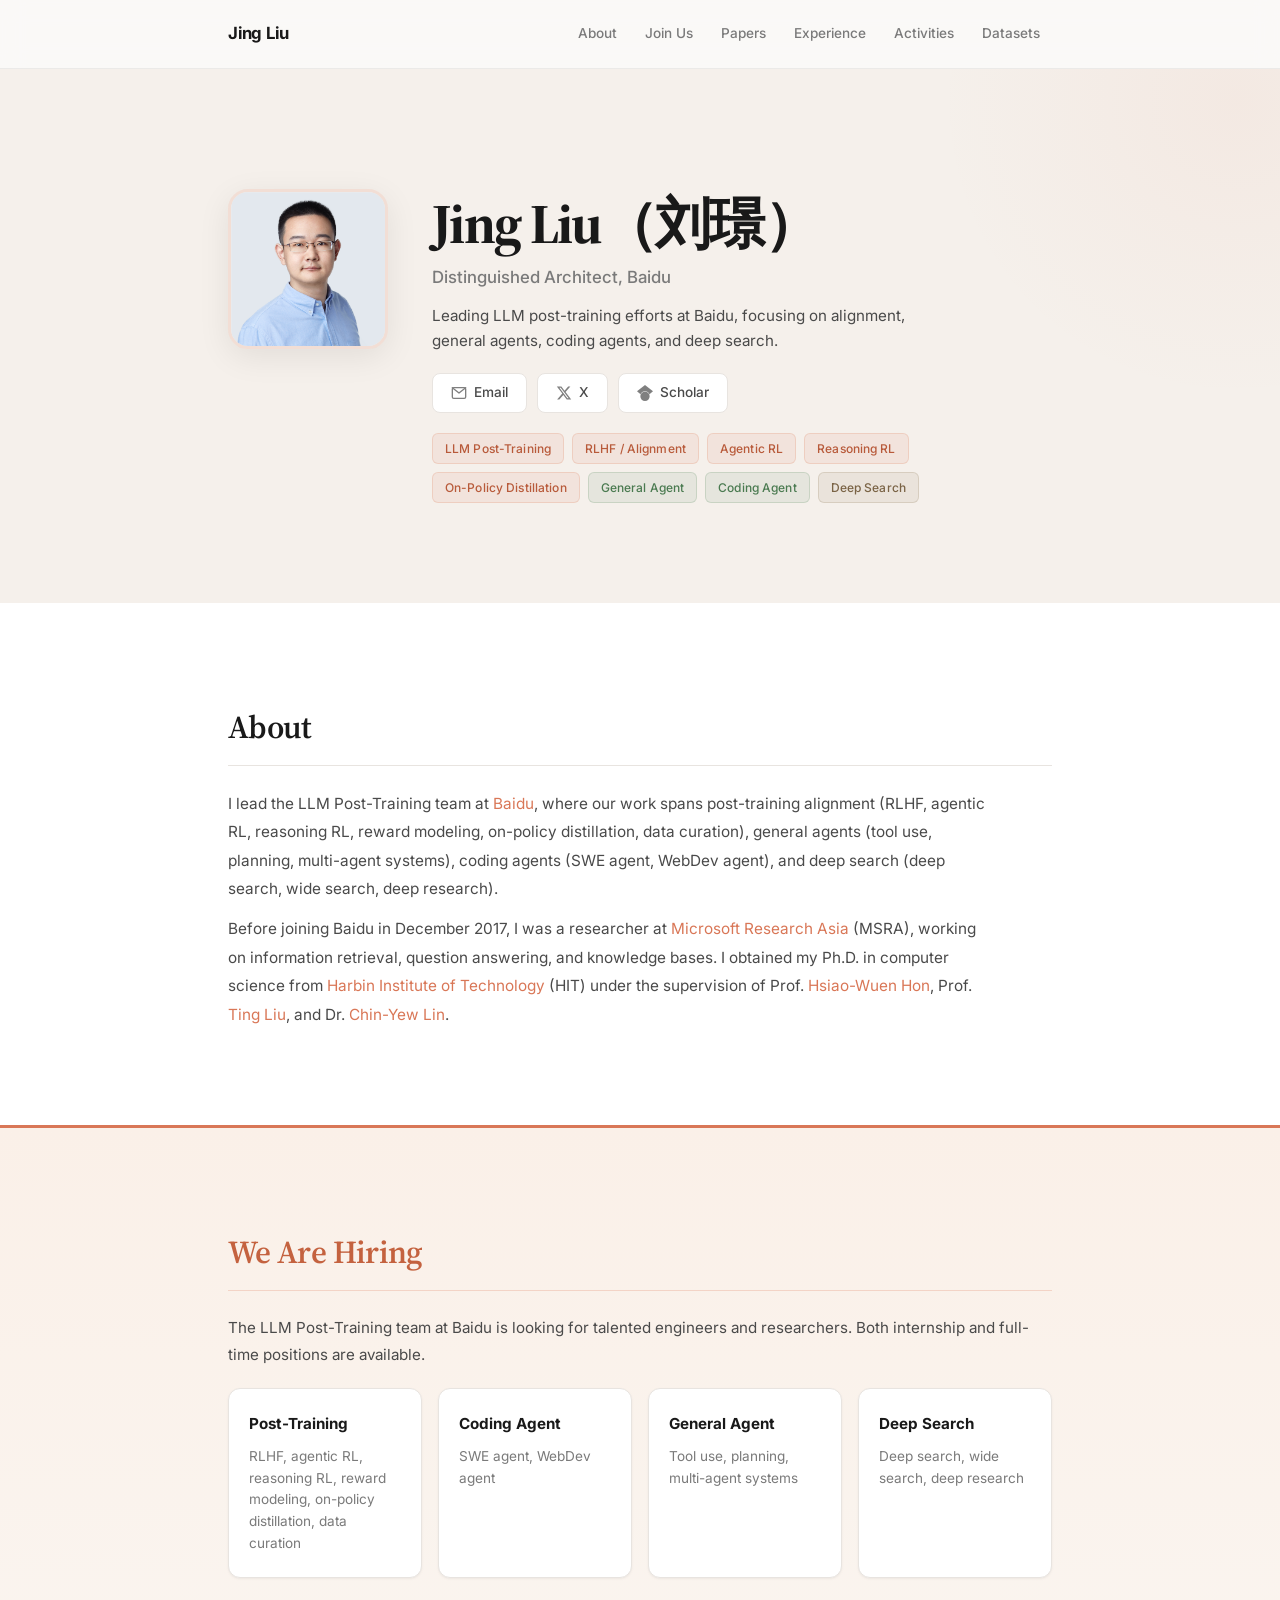
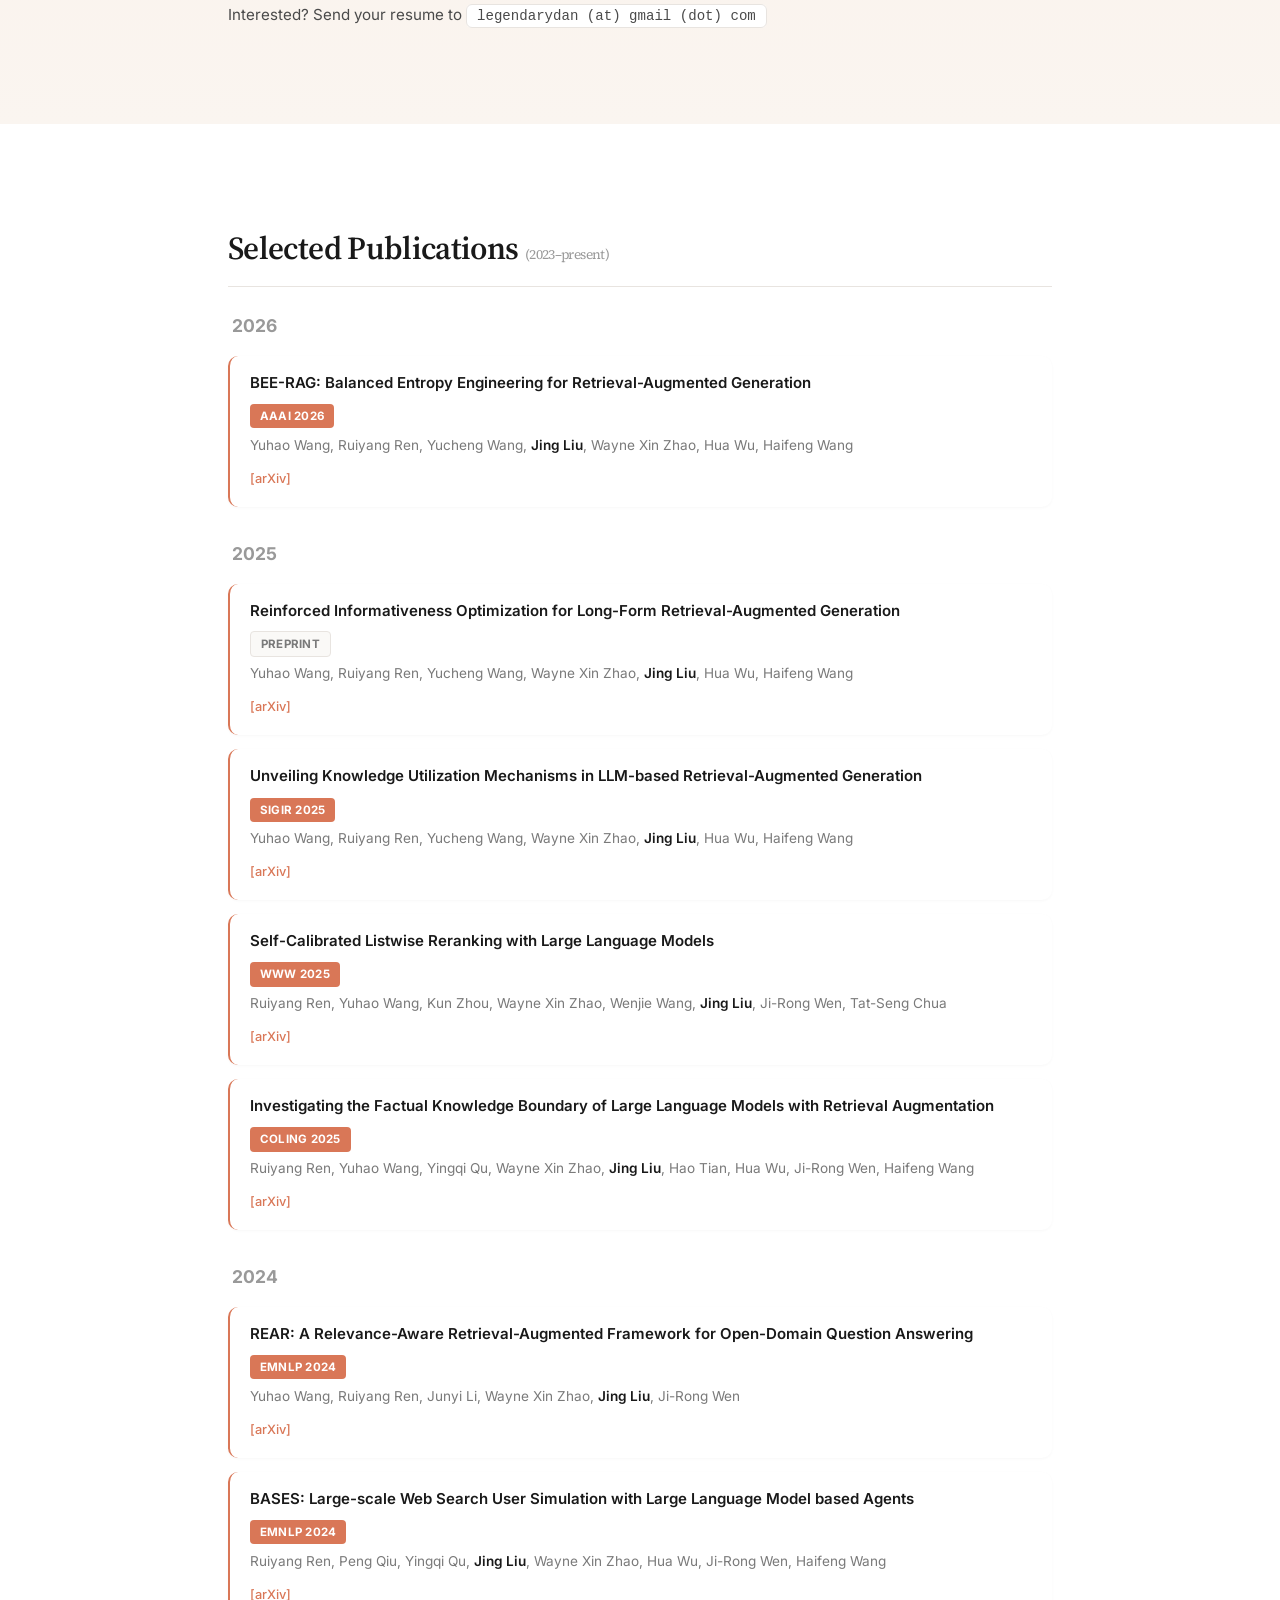
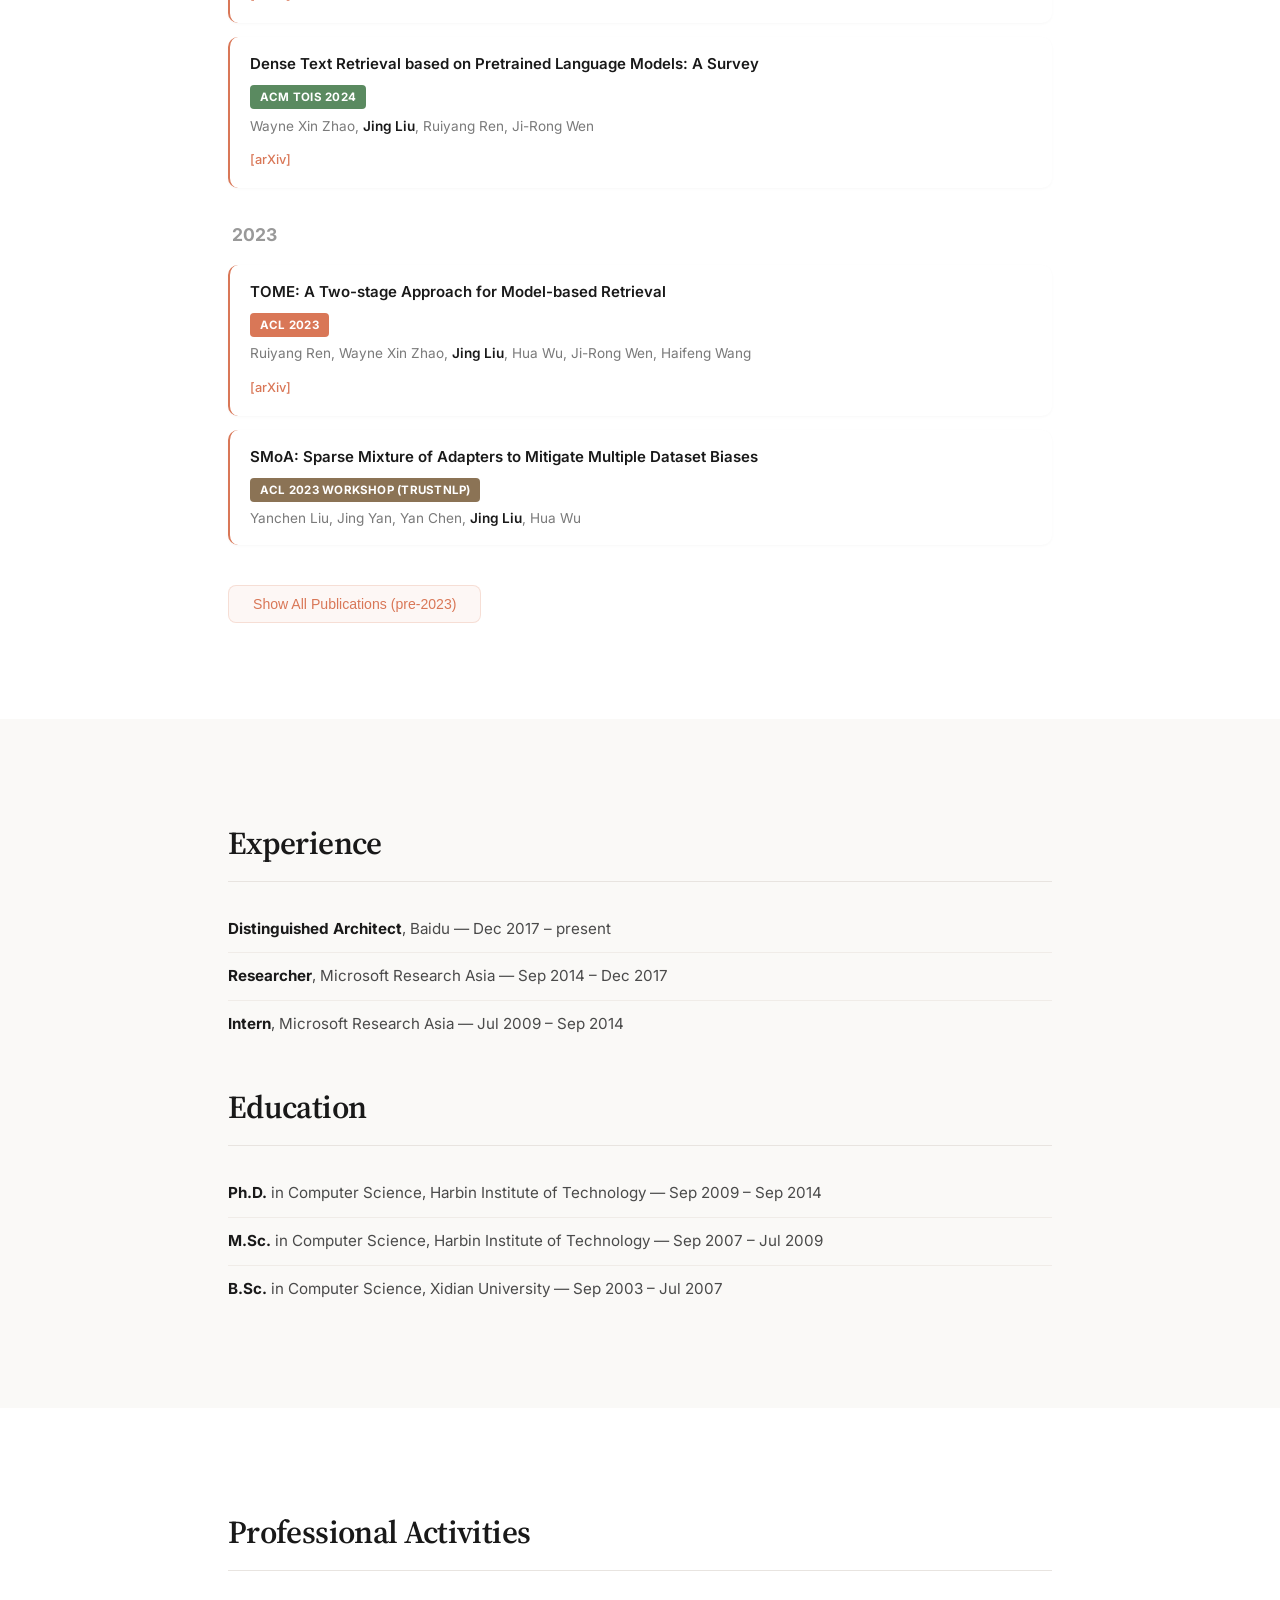
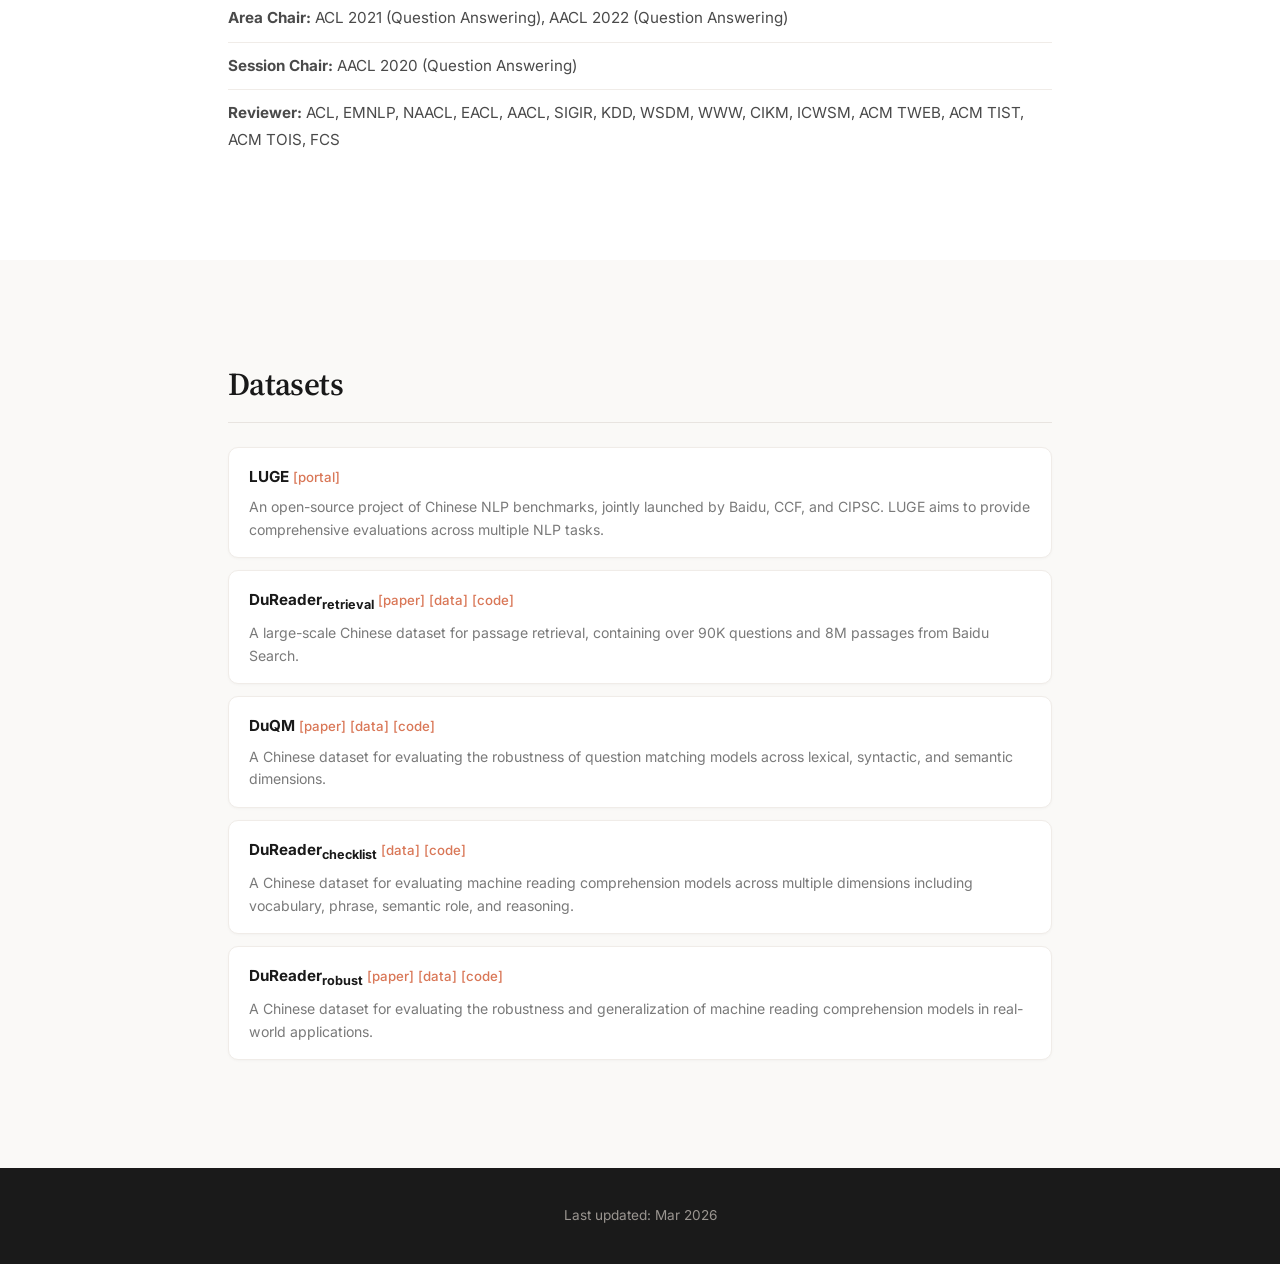
==== commit b0bfa682: "Redesign to Anthropic-inspired warm style + add blog - Rewrite color system: cold blue → warm terrac" ====
--- a/index.html
+++ b/index.html
@@ -101,7 +101,7 @@
 <!-- ========== Selected Publications (2023+) ========== -->
 <section class="publications-selected bg-white" id="publications">
   <div class="container">
-    <h2>Selected Publications <span style="font-size:0.85rem; font-weight:400; color:#888;">(2023&ndash;present)</span></h2>
+    <h2>Selected Publications <span style="font-size:0.85rem; font-weight:400; color:var(--text-muted);">(2023&ndash;present)</span></h2>
 
     <!-- 2026 -->
     <div class="year-group">
@@ -201,7 +201,7 @@
     <div id="older-pubs" class="older-pubs">
 
       <!-- 2022 -->
-      <div class="year-group" style="margin-top:28px;">
+      <div class="year-group" style="margin-top:28px">
         <h3>2022</h3>
 
         <div class="pub-item">
@@ -574,5 +574,15 @@
   </div>
 </footer>
 
+<script>
+  if (!window.matchMedia('(prefers-reduced-motion: reduce)').matches) {
+    document.querySelectorAll('section, .pub-item, .hiring-card, .dataset-item').forEach(el => el.classList.add('reveal'));
+    const io = new IntersectionObserver((entries) => {
+      entries.forEach(e => { if (e.isIntersecting) { e.target.classList.add('revealed'); io.unobserve(e.target); } });
+    }, { threshold: 0.1 });
+    document.querySelectorAll('.reveal').forEach(el => io.observe(el));
+  }
+</script>
+
 </body>
 </html>
--- a/style.css
+++ b/style.css
@@ -1,8 +1,47 @@
 /* ========================================
    Jing Liu's Homepage — Modern CSS
+   Anthropic-inspired warm design system
    ======================================== */
 
-@import url('https://fonts.googleapis.com/css2?family=Inter:wght@400;500;600;700&display=swap');
+@import url('https://fonts.googleapis.com/css2?family=Inter:wght@400;500;600;700&family=Source+Serif+4:ital,opsz,wght@0,8..60,400;0,8..60,600;0,8..60,700;1,8..60,400&display=swap');
+
+/* ---------- Design Tokens ---------- */
+:root {
+  /* Colors */
+  --bg-primary: #faf9f7;
+  --bg-white: #ffffff;
+  --bg-hero: #f5f0eb;
+  --text-primary: #191919;
+  --text-body: #4a4a4a;
+  --text-secondary: #7a7a7a;
+  --text-muted: #999;
+  --accent: #d97757;
+  --accent-hover: #c4623f;
+  --accent-light: rgba(217, 119, 87, 0.1);
+  --accent-lighter: rgba(217, 119, 87, 0.06);
+  --border: #e8e4e0;
+  --border-light: #f0ece8;
+  --footer-bg: #1a1a1a;
+  --venue-conf: #d97757;
+  --venue-journal: #5a8a60;
+  --venue-workshop: #8b7355;
+
+  /* Spacing */
+  --section-padding: clamp(48px, 8vw, 96px);
+  --container-padding: 28px;
+
+  /* Typography */
+  --h1-size: clamp(2rem, 4vw + 1rem, 3.5rem);
+  --h2-size: clamp(1.4rem, 2.5vw + 0.8rem, 2rem);
+
+  /* Fonts */
+  --font-serif: 'Source Serif 4', 'Georgia', serif;
+  --font-sans: 'Inter', -apple-system, BlinkMacSystemFont, "Segoe UI", Roboto, Helvetica, Arial, sans-serif;
+
+  /* Transitions */
+  --transition-fast: 0.2s ease;
+  --transition-normal: 0.3s ease;
+}
 
 /* ---------- Reset & Base ---------- */
 *, *::before, *::after {
@@ -17,21 +56,23 @@
 }
 
 body {
-  font-family: 'Inter', -apple-system, BlinkMacSystemFont, "Segoe UI", Roboto, Helvetica, Arial, sans-serif;
-  color: #334155;
-  line-height: 1.7;
-  background: #f8fafc;
+  font-family: var(--font-sans);
+  color: var(--text-body);
+  line-height: 1.75;
+  background: var(--bg-primary);
   -webkit-font-smoothing: antialiased;
 }
 
 a {
-  color: #2563eb;
+  color: var(--accent);
   text-decoration: none;
-  transition: color 0.2s;
+  transition: color var(--transition-fast);
+  text-underline-offset: 0.2em;
+  text-decoration-thickness: 1px;
 }
 
 a:hover {
-  color: #1d4ed8;
+  color: var(--accent-hover);
   text-decoration: underline;
 }
 
@@ -43,7 +84,7 @@
 .container {
   max-width: 880px;
   margin: 0 auto;
-  padding: 0 28px;
+  padding: 0 var(--container-padding);
 }
 
 /* ---------- Navigation ---------- */
@@ -51,23 +92,23 @@
   position: sticky;
   top: 0;
   z-index: 100;
-  background: rgba(255,255,255,0.88);
+  background: rgba(250, 249, 247, 0.88);
   backdrop-filter: blur(12px);
   -webkit-backdrop-filter: blur(12px);
-  border-bottom: 1px solid rgba(0,0,0,0.06);
+  border-bottom: 1px solid rgba(0, 0, 0, 0.06);
 }
 
 nav .container {
   display: flex;
   align-items: center;
   justify-content: space-between;
-  height: 56px;
+  height: 4.25rem;
 }
 
 nav .nav-name {
   font-weight: 700;
   font-size: 1.05rem;
-  color: #0f172a;
+  color: var(--text-primary);
   letter-spacing: -0.01em;
 }
 
@@ -83,21 +124,21 @@
   font-weight: 500;
   padding: 6px 12px;
   border-radius: 8px;
-  color: #64748b;
-  transition: background 0.2s, color 0.2s;
+  color: var(--text-secondary);
+  transition: background var(--transition-fast), color var(--transition-fast);
 }
 
 nav .nav-links a:hover {
-  background: #f1f5f9;
-  color: #0f172a;
+  background: var(--accent-light);
+  color: var(--accent);
   text-decoration: none;
 }
 
 /* ---------- Hero / Header ---------- */
 .hero {
-  background: linear-gradient(135deg, #0f172a 0%, #1e293b 50%, #1e3a5f 100%);
-  color: #fff;
-  padding: 64px 0 56px;
+  background: var(--bg-hero);
+  color: var(--text-primary);
+  padding: clamp(64px, 10vw, 120px) 0 clamp(56px, 8vw, 100px);
   position: relative;
   overflow: hidden;
 }
@@ -109,7 +150,7 @@
   right: -20%;
   width: 600px;
   height: 600px;
-  background: radial-gradient(circle, rgba(59,130,246,0.08) 0%, transparent 70%);
+  background: radial-gradient(circle, rgba(217, 119, 87, 0.06) 0%, transparent 70%);
   pointer-events: none;
 }
 
@@ -129,28 +170,30 @@
   height: 160px;
   border-radius: 20px;
   object-fit: cover;
-  border: 3px solid rgba(255,255,255,0.15);
-  box-shadow: 0 8px 32px rgba(0,0,0,0.3);
+  border: 3px solid rgba(217, 119, 87, 0.15);
+  box-shadow: 0 8px 32px rgba(0, 0, 0, 0.08);
 }
 
 .hero-info h1 {
-  font-size: 2.1rem;
+  font-family: var(--font-serif);
+  font-size: var(--h1-size);
   font-weight: 700;
   margin-bottom: 4px;
-  line-height: 1.3;
-  letter-spacing: -0.02em;
+  line-height: 1.25;
+  letter-spacing: -0.03em;
+  color: var(--text-primary);
 }
 
 .hero-info .subtitle {
   font-size: 1.05rem;
   font-weight: 500;
-  color: #94a3b8;
+  color: var(--text-secondary);
   margin-bottom: 12px;
 }
 
 .hero-info .bio-short {
   font-size: 0.95rem;
-  color: #cbd5e1;
+  color: var(--text-body);
   margin-bottom: 20px;
   max-width: 520px;
   line-height: 1.6;
@@ -169,23 +212,23 @@
   gap: 7px;
   font-size: 0.85rem;
   font-weight: 500;
-  color: #e2e8f0;
+  color: var(--text-body);
   padding: 7px 18px;
   border-radius: 8px;
-  background: rgba(255,255,255,0.08);
-  border: 1px solid rgba(255,255,255,0.12);
-  transition: background 0.2s, border-color 0.2s;
+  background: var(--bg-white);
+  border: 1px solid var(--border);
+  transition: background var(--transition-fast), border-color var(--transition-fast), color var(--transition-fast);
 }
 
 .hero-links a svg {
   flex-shrink: 0;
-  opacity: 0.8;
+  opacity: 0.7;
 }
 
 .hero-links a:hover {
-  background: rgba(255,255,255,0.15);
-  border-color: rgba(255,255,255,0.25);
-  color: #fff;
+  background: var(--accent-light);
+  border-color: var(--accent);
+  color: var(--accent);
   text-decoration: none;
 }
 
@@ -205,64 +248,66 @@
 }
 
 .tag-pt {
-  background: rgba(99,102,241,0.2);
-  color: #a5b4fc;
-  border: 1px solid rgba(99,102,241,0.25);
+  background: rgba(217, 119, 87, 0.1);
+  color: #b85a3a;
+  border: 1px solid rgba(217, 119, 87, 0.2);
 }
 
 .tag-agent {
-  background: rgba(16,185,129,0.15);
-  color: #6ee7b7;
-  border: 1px solid rgba(16,185,129,0.2);
+  background: rgba(90, 138, 96, 0.1);
+  color: #4a7a50;
+  border: 1px solid rgba(90, 138, 96, 0.2);
 }
 
 .tag-search {
-  background: rgba(245,158,11,0.15);
-  color: #fcd34d;
-  border: 1px solid rgba(245,158,11,0.2);
+  background: rgba(139, 115, 85, 0.1);
+  color: #7a6345;
+  border: 1px solid rgba(139, 115, 85, 0.2);
 }
 
 /* ---------- Sections ---------- */
 section {
-  padding: 56px 0;
-}
-
-.bg-white { background: #fff; }
-.bg-gray { background: #f8fafc; }
+  padding: var(--section-padding) 0;
+}
+
+.bg-white { background: var(--bg-white); }
+.bg-gray { background: var(--bg-primary); }
 
 section h2 {
-  font-size: 1.5rem;
-  font-weight: 700;
-  color: #0f172a;
+  font-family: var(--font-serif);
+  font-size: var(--h2-size);
+  font-weight: 600;
+  color: var(--text-primary);
   margin-bottom: 24px;
   padding-bottom: 10px;
-  border-bottom: 2px solid #e2e8f0;
-  letter-spacing: -0.01em;
+  border-bottom: 1px solid var(--border);
+  letter-spacing: -0.02em;
 }
 
 /* ---------- About ---------- */
 .about p {
   font-size: 0.96rem;
-  color: #475569;
+  color: var(--text-body);
   max-width: 760px;
   line-height: 1.85;
 }
 
 /* ---------- Hiring ---------- */
 .hiring {
-  background: linear-gradient(180deg, #eff6ff 0%, #f0f7ff 100%) !important;
-  border-top: 3px solid #3b82f6;
+  background: linear-gradient(180deg, #faf0e8 0%, #faf5f0 100%) !important;
+  border-top: 3px solid var(--accent);
 }
 
 .hiring h2 {
-  color: #1d4ed8;
-  border-bottom-color: #bfdbfe;
+  font-family: var(--font-serif);
+  color: var(--accent-hover);
+  border-bottom-color: rgba(217, 119, 87, 0.25);
 }
 
 .hiring-intro {
   margin-bottom: 20px;
   font-size: 0.95rem;
-  color: #475569;
+  color: var(--text-body);
 }
 
 .hiring-grid {
@@ -273,43 +318,43 @@
 }
 
 .hiring-card {
-  background: #fff;
+  background: var(--bg-white);
   border-radius: 12px;
   padding: 22px 20px;
-  box-shadow: 0 1px 3px rgba(0,0,0,0.04), 0 1px 2px rgba(0,0,0,0.02);
-  border: 1px solid #e2e8f0;
-  transition: transform 0.2s, box-shadow 0.2s;
+  box-shadow: 0 1px 3px rgba(0, 0, 0, 0.04), 0 1px 2px rgba(0, 0, 0, 0.02);
+  border: 1px solid var(--border);
+  transition: transform var(--transition-fast), box-shadow var(--transition-fast);
 }
 
 .hiring-card:hover {
-  transform: translateY(-2px);
-  box-shadow: 0 4px 12px rgba(0,0,0,0.08);
+  transform: scale(1.02);
+  box-shadow: 0 4px 12px rgba(0, 0, 0, 0.08);
 }
 
 .hiring-card h3 {
   font-size: 0.95rem;
   font-weight: 700;
-  color: #0f172a;
+  color: var(--text-primary);
   margin-bottom: 8px;
 }
 
 .hiring-card p {
   font-size: 0.85rem;
-  color: #64748b;
+  color: var(--text-secondary);
   line-height: 1.6;
 }
 
 .hiring-contact {
   font-size: 0.95rem;
-  color: #334155;
+  color: var(--text-body);
 }
 
 .hiring-contact code {
-  background: #fff;
+  background: var(--bg-white);
   padding: 3px 10px;
   border-radius: 6px;
   font-size: 0.88rem;
-  border: 1px solid #e2e8f0;
+  border: 1px solid var(--border);
   font-family: 'SF Mono', 'Fira Code', monospace;
 }
 
@@ -317,37 +362,36 @@
 .pub-item {
   margin-bottom: 14px;
   padding: 16px 20px;
-  background: #fff;
+  background: var(--bg-white);
   border-radius: 10px;
-  border-left: 3px solid #3b82f6;
-  box-shadow: 0 1px 3px rgba(0,0,0,0.03);
-  transition: box-shadow 0.2s, transform 0.15s;
+  border-left: 2px solid var(--accent);
+  box-shadow: 0 1px 3px rgba(0, 0, 0, 0.03);
+  transition: box-shadow var(--transition-fast);
 }
 
 .pub-item:hover {
-  box-shadow: 0 3px 10px rgba(0,0,0,0.06);
-  transform: translateX(2px);
+  box-shadow: 0 3px 10px rgba(0, 0, 0, 0.06);
 }
 
 .older-pubs .pub-item {
-  border-left-color: #cbd5e1;
+  border-left-color: var(--border);
 }
 
 .pub-item .pub-title {
   font-weight: 600;
   font-size: 0.94rem;
-  color: #0f172a;
+  color: var(--text-primary);
   margin-bottom: 6px;
   line-height: 1.5;
 }
 
 .pub-item .pub-title a {
-  color: #0f172a;
-  transition: color 0.2s;
+  color: var(--text-primary);
+  transition: color var(--transition-fast);
 }
 
 .pub-item .pub-title a:hover {
-  color: #2563eb;
+  color: var(--accent);
   text-decoration: none;
 }
 
@@ -364,35 +408,35 @@
 }
 
 .venue-conf {
-  background: #2563eb;
+  background: var(--venue-conf);
   color: #fff;
 }
 
 .venue-journal {
-  background: #059669;
+  background: var(--venue-journal);
   color: #fff;
 }
 
 .venue-workshop {
-  background: #7c3aed;
+  background: var(--venue-workshop);
   color: #fff;
 }
 
 .venue-preprint {
-  background: #f1f5f9;
-  color: #64748b;
-  border: 1px solid #e2e8f0;
+  background: var(--bg-primary);
+  color: var(--text-secondary);
+  border: 1px solid var(--border);
 }
 
 .pub-authors {
   font-size: 0.85rem;
-  color: #64748b;
+  color: var(--text-secondary);
   margin-top: 6px;
   line-height: 1.5;
 }
 
 .pub-authors strong {
-  color: #0f172a;
+  color: var(--text-primary);
   font-weight: 600;
 }
 
@@ -404,7 +448,7 @@
   font-size: 0.8rem;
   font-weight: 500;
   margin-right: 10px;
-  color: #2563eb;
+  color: var(--accent);
 }
 
 .pub-links a:hover {
@@ -419,7 +463,7 @@
 .year-group h3 {
   font-size: 1.1rem;
   font-weight: 700;
-  color: #94a3b8;
+  color: var(--text-muted);
   margin-bottom: 14px;
   padding-left: 4px;
 }
@@ -431,17 +475,17 @@
   padding: 10px 24px;
   font-size: 0.88rem;
   font-weight: 500;
-  color: #2563eb;
-  background: #eff6ff;
-  border: 1px solid #bfdbfe;
+  color: var(--accent);
+  background: var(--accent-lighter);
+  border: 1px solid rgba(217, 119, 87, 0.2);
   border-radius: 8px;
   cursor: pointer;
-  transition: background 0.2s, transform 0.15s;
+  transition: background var(--transition-fast), transform 0.15s;
   margin-top: 8px;
 }
 
 .toggle-btn:hover {
-  background: #dbeafe;
+  background: var(--accent-light);
   transform: translateY(-1px);
 }
 
@@ -457,33 +501,33 @@
 .dataset-item {
   margin-bottom: 12px;
   padding: 16px 20px;
-  background: #fff;
+  background: var(--bg-white);
   border-radius: 10px;
-  box-shadow: 0 1px 3px rgba(0,0,0,0.03);
-  border: 1px solid #f1f5f9;
-  transition: box-shadow 0.2s;
+  box-shadow: 0 1px 3px rgba(0, 0, 0, 0.03);
+  border: 1px solid var(--border-light);
+  transition: box-shadow var(--transition-fast);
 }
 
 .dataset-item:hover {
-  box-shadow: 0 3px 10px rgba(0,0,0,0.06);
+  box-shadow: 0 3px 10px rgba(0, 0, 0, 0.06);
 }
 
 .dataset-item h3 {
   font-size: 0.95rem;
   font-weight: 700;
-  color: #0f172a;
+  color: var(--text-primary);
   margin-bottom: 6px;
 }
 
 .dataset-item h3 a {
   font-weight: 500;
   font-size: 0.83rem;
-  color: #2563eb;
+  color: var(--accent);
 }
 
 .dataset-item p {
   font-size: 0.88rem;
-  color: #64748b;
+  color: var(--text-secondary);
   line-height: 1.6;
 }
 
@@ -492,9 +536,9 @@
 .experience-list li,
 .education-list li {
   font-size: 0.95rem;
-  color: #475569;
+  color: var(--text-body);
   padding: 10px 0;
-  border-bottom: 1px solid #f1f5f9;
+  border-bottom: 1px solid var(--border-light);
 }
 
 .activity-list li:last-child,
@@ -505,24 +549,123 @@
 
 .experience-list strong,
 .education-list strong {
-  color: #0f172a;
+  color: var(--text-primary);
+}
+
+/* ---------- Blog List ---------- */
+.blog-list {
+  display: flex;
+  flex-direction: column;
+  gap: 12px;
+}
+
+.blog-entry {
+  display: flex;
+  align-items: flex-start;
+  gap: 20px;
+  padding: 20px 24px;
+  background: var(--bg-white);
+  border-radius: 10px;
+  border: 1px solid var(--border);
+  text-decoration: none;
+  transition: box-shadow var(--transition-fast), transform 0.15s;
+}
+
+.blog-entry:hover {
+  box-shadow: 0 4px 16px rgba(0, 0, 0, 0.06);
+  transform: translateY(-1px);
+  text-decoration: none;
+}
+
+.blog-entry-date {
+  font-size: 0.82rem;
+  color: var(--text-muted);
+  font-weight: 500;
+  white-space: nowrap;
+  padding-top: 2px;
+  font-family: 'SF Mono', 'Fira Code', monospace;
+}
+
+.blog-entry-content {
+  flex: 1;
+}
+
+.blog-entry-title {
+  font-size: 1rem;
+  font-weight: 700;
+  color: var(--text-primary);
+  margin-bottom: 6px;
+  line-height: 1.4;
+}
+
+.blog-entry:hover .blog-entry-title {
+  color: var(--accent);
+}
+
+.blog-entry-desc {
+  font-size: 0.88rem;
+  color: var(--text-secondary);
+  line-height: 1.6;
+  margin-bottom: 10px;
+}
+
+.blog-entry-tags {
+  display: flex;
+  gap: 6px;
+  flex-wrap: wrap;
+}
+
+.blog-tag {
+  display: inline-block;
+  font-size: 0.7rem;
+  font-weight: 600;
+  padding: 2px 8px;
+  border-radius: 4px;
+  background: rgba(217, 119, 87, 0.08);
+  color: var(--accent);
+  border: 1px solid rgba(217, 119, 87, 0.2);
 }
 
 /* ---------- Footer ---------- */
 footer {
   text-align: center;
-  padding: 32px 0;
+  padding: 36px 0;
   font-size: 0.85rem;
-  background: #0f172a;
-  color: #64748b;
+  background: var(--footer-bg);
+  color: #9a9590;
+}
+
+footer a {
+  color: #b8ada5;
+  text-decoration-color: rgba(184, 173, 165, 0.3);
+}
+
+footer a:hover {
+  color: #d4cec8;
+}
+
+/* ---------- Scroll Reveal Animation ---------- */
+.reveal {
+  opacity: 0;
+  transform: translateY(24px);
+  transition: opacity 0.6s ease, transform 0.6s ease;
+}
+
+.reveal.revealed {
+  opacity: 1;
+  transform: translateY(0);
+}
+
+@media (prefers-reduced-motion: reduce) {
+  .reveal {
+    opacity: 1;
+    transform: none;
+    transition: none;
+  }
 }
 
 /* ---------- Responsive ---------- */
 @media (max-width: 680px) {
-  .hero {
-    padding: 48px 0 40px;
-  }
-
   .hero .container {
     flex-direction: column;
     align-items: center;
@@ -534,10 +677,6 @@
     height: 120px;
   }
 
-  .hero-info h1 {
-    font-size: 1.6rem;
-  }
-
   .hero-info .bio-short {
     max-width: 100%;
   }
@@ -563,10 +702,6 @@
     grid-template-columns: 1fr;
   }
 
-  section {
-    padding: 40px 0;
-  }
-
   .container {
     padding: 0 20px;
   }
